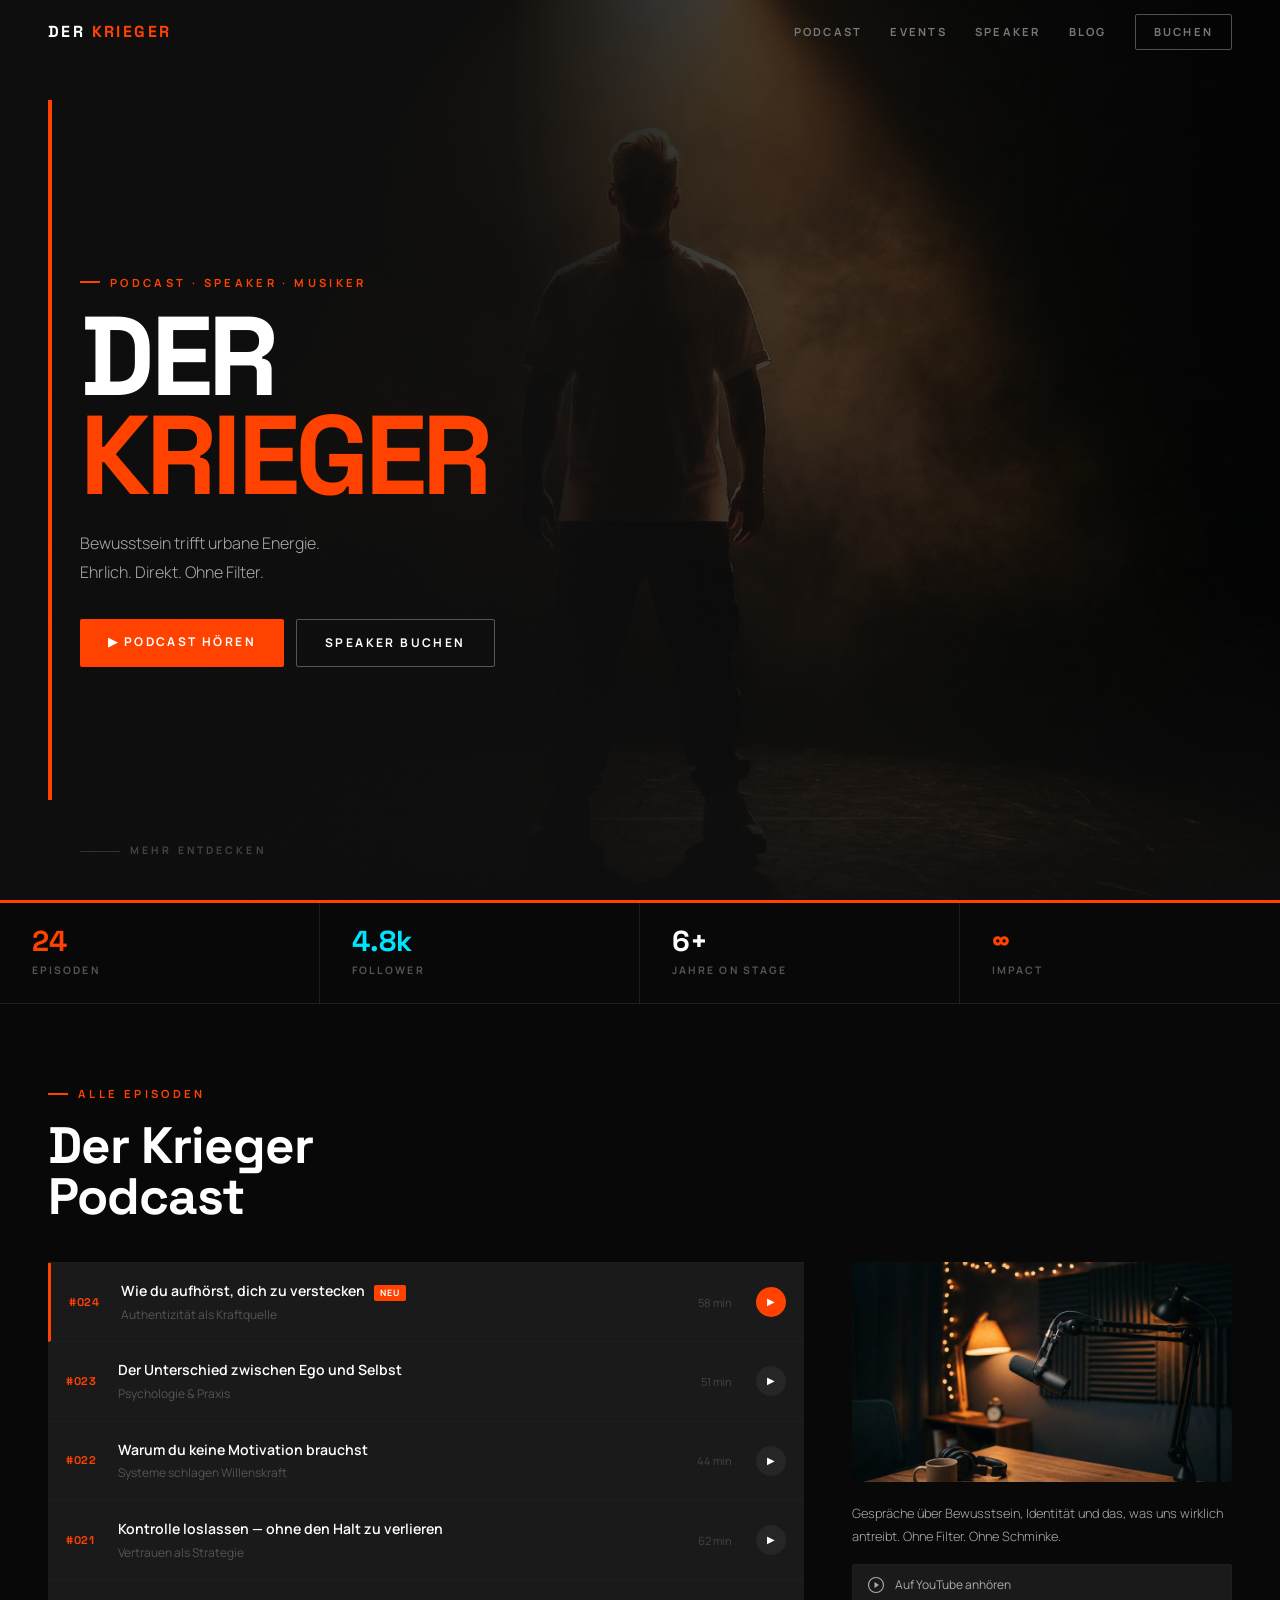
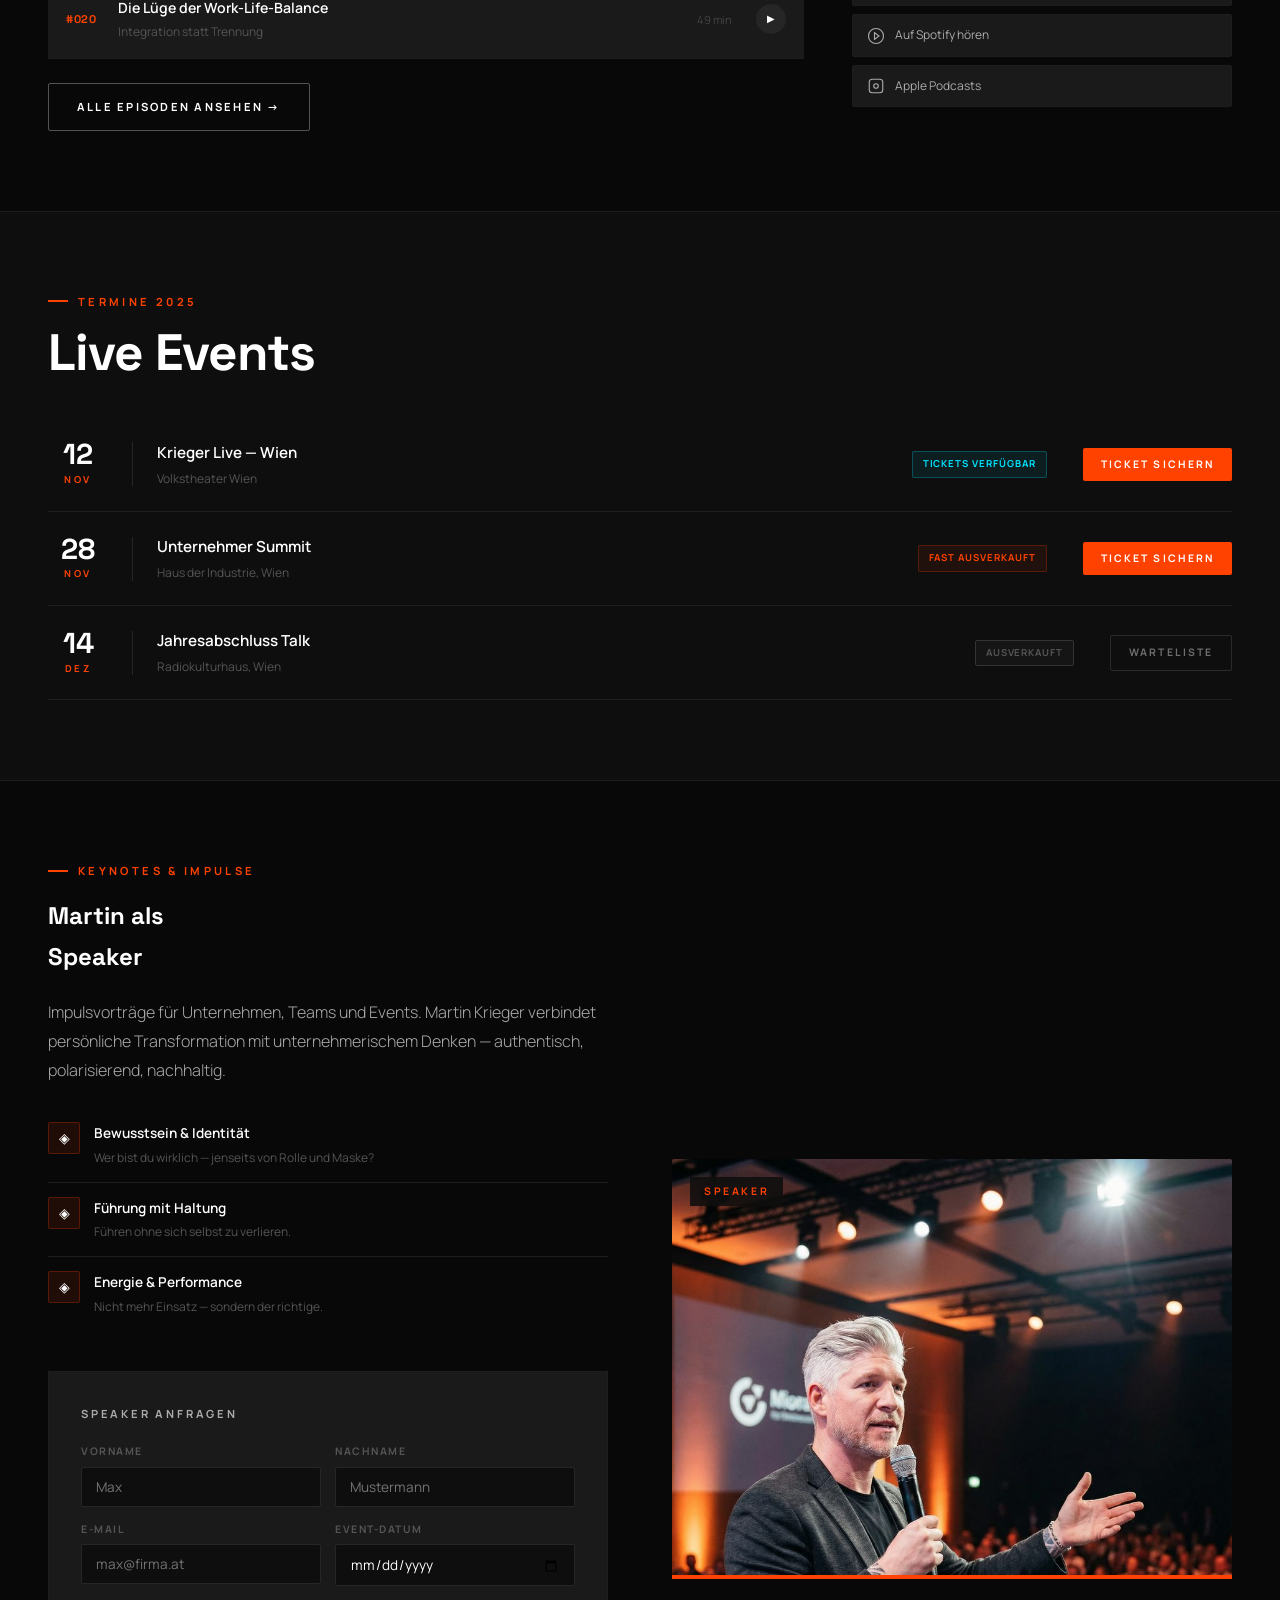
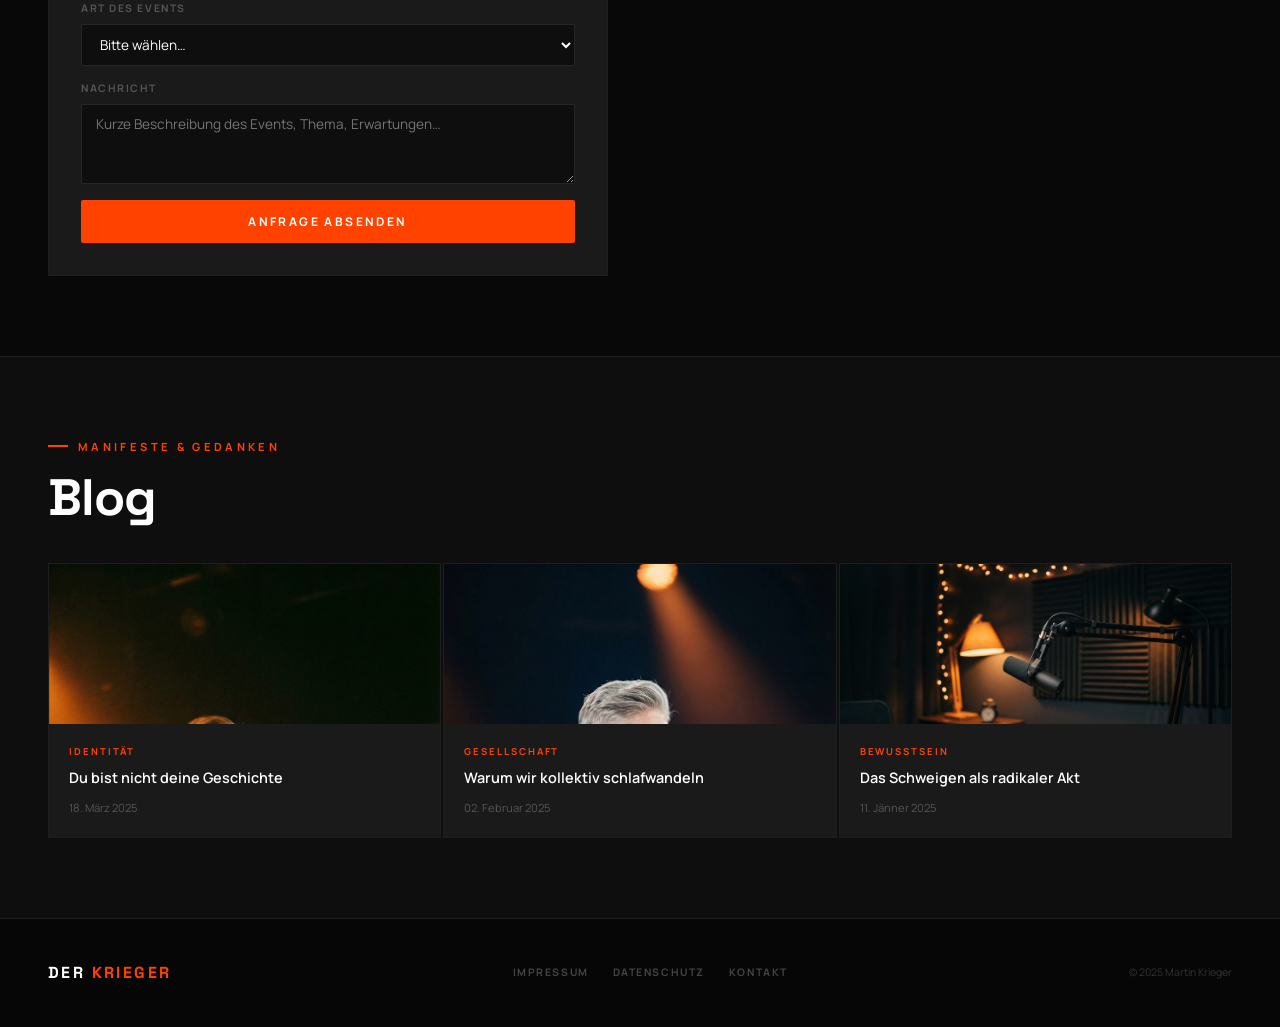
==== index.html @ 16fab00a "Add files via upload" ====
<!DOCTYPE html>
<html lang="de">
<head>
  <meta charset="UTF-8">
  <meta name="viewport" content="width=device-width, initial-scale=1.0">
  <title>Der Krieger — Podcast · Speaker · Musiker</title>
  <meta name="description" content="Martin Krieger — Podcast-Host, Speaker und Musiker aus Wien. Bewusstsein trifft urbane Energie. Ehrlich. Direkt. Ohne Filter.">
  <meta name="author" content="Martin Krieger">
  <meta property="og:title" content="Der Krieger">
  <meta property="og:description" content="Podcast · Speaker · Musiker. Bewusstsein trifft urbane Energie.">
  <meta property="og:image" content="images/hero.jpg">
  <meta property="og:url" content="https://derkrieger.at">
  <link rel="preconnect" href="https://fonts.googleapis.com">
  <link rel="preconnect" href="https://fonts.gstatic.com" crossorigin>
  <link href="https://fonts.googleapis.com/css2?family=Space+Grotesk:wght@700&family=Manrope:wght@300;400;700&display=swap" rel="stylesheet">
  <link rel="stylesheet" href="css/style.css">
</head>
<body>

  <!-- ═══════════════════════════════════════
       NAVBAR
  ═══════════════════════════════════════ -->
  <nav id="navbar">
    <a href="#hero" class="nav-logo">DER <span>KRIEGER</span></a>
    <div class="nav-links" id="navLinks">
      <a href="#podcast">Podcast</a>
      <a href="#events">Events</a>
      <a href="#speaker">Speaker</a>
      <a href="#blog">Blog</a>
      <a href="#speaker" class="btn-outline">Buchen</a>
    </div>
    <div class="nav-toggle" id="navToggle" aria-label="Menü öffnen">
      <span></span><span></span><span></span>
    </div>
  </nav>

  <!-- ═══════════════════════════════════════
       HERO
  ═══════════════════════════════════════ -->
  <section id="hero">
    <div class="hero-bg"></div>
    <div class="hero-overlay"></div>
    <div class="hero-overlay-bottom"></div>
    <div class="hero-accent-bar"></div>
    <div class="hero-content">
      <div class="section-label">Podcast · Speaker · Musiker</div>
      <h1>DER<br><span>KRIEGER</span></h1>
      <p>Bewusstsein trifft urbane Energie.<br>Ehrlich. Direkt. Ohne Filter.</p>
      <div class="hero-btns">
        <a href="#podcast" class="btn-primary">▶ Podcast hören</a>
        <a href="#speaker" class="btn-outline">Speaker buchen</a>
      </div>
    </div>
    <div class="hero-scroll">Mehr entdecken</div>
  </section>

  <!-- ═══════════════════════════════════════
       STATS BAR
  ═══════════════════════════════════════ -->
  <div class="stats-bar">
    <div class="stat-item fade-up">
      <div class="stat-number" style="color: var(--orange);">24</div>
      <div class="stat-label">Episoden</div>
    </div>
    <div class="stat-item fade-up" style="transition-delay:0.1s">
      <div class="stat-number" style="color: var(--cyan);">4.8k</div>
      <div class="stat-label">Follower</div>
    </div>
    <div class="stat-item fade-up" style="transition-delay:0.2s">
      <div class="stat-number">6+</div>
      <div class="stat-label">Jahre On Stage</div>
    </div>
    <div class="stat-item fade-up" style="transition-delay:0.3s">
      <div class="stat-number" style="color: var(--orange);">∞</div>
      <div class="stat-label">Impact</div>
    </div>
  </div>

  <!-- ═══════════════════════════════════════
       PODCAST
  ═══════════════════════════════════════ -->
  <section id="podcast" class="section section-dark">
    <div class="section-header fade-up">
      <div class="section-label">Alle Episoden</div>
      <h2>Der Krieger<br>Podcast</h2>
    </div>
    <div class="podcast-grid">
      <!-- Episode Liste -->
      <div>
        <div class="episode-list">

          <div class="episode active fade-up">
            <div class="ep-num">#024</div>
            <div class="ep-info">
              <div class="ep-title">Wie du aufhörst, dich zu verstecken <span class="badge-new">NEU</span></div>
              <div class="ep-desc">Authentizität als Kraftquelle</div>
            </div>
            <div class="ep-dur">58 min</div>
            <div class="ep-play">▶</div>
          </div>

          <div class="episode fade-up">
            <div class="ep-num">#023</div>
            <div class="ep-info">
              <div class="ep-title">Der Unterschied zwischen Ego und Selbst</div>
              <div class="ep-desc">Psychologie & Praxis</div>
            </div>
            <div class="ep-dur">51 min</div>
            <div class="ep-play">▶</div>
          </div>

          <div class="episode fade-up">
            <div class="ep-num">#022</div>
            <div class="ep-info">
              <div class="ep-title">Warum du keine Motivation brauchst</div>
              <div class="ep-desc">Systeme schlagen Willenskraft</div>
            </div>
            <div class="ep-dur">44 min</div>
            <div class="ep-play">▶</div>
          </div>

          <div class="episode fade-up">
            <div class="ep-num">#021</div>
            <div class="ep-info">
              <div class="ep-title">Kontrolle loslassen — ohne den Halt zu verlieren</div>
              <div class="ep-desc">Vertrauen als Strategie</div>
            </div>
            <div class="ep-dur">62 min</div>
            <div class="ep-play">▶</div>
          </div>

          <div class="episode fade-up">
            <div class="ep-num">#020</div>
            <div class="ep-info">
              <div class="ep-title">Die Lüge der Work-Life-Balance</div>
              <div class="ep-desc">Integration statt Trennung</div>
            </div>
            <div class="ep-dur">49 min</div>
            <div class="ep-play">▶</div>
          </div>

        </div>
        <div style="margin-top: 24px;">
          <a href="#" class="btn-outline" style="font-size:0.7rem;">Alle Episoden ansehen →</a>
        </div>
      </div>

      <!-- Podcast Sidebar -->
      <div class="fade-up">
        <div class="podcast-cover"></div>
        <p style="font-size:0.8rem; color: var(--muted); margin-bottom:16px; font-weight:300; line-height:1.8;">
          Gespräche über Bewusstsein, Identität und das, was uns wirklich antreibt. Ohne Filter. Ohne Schminke.
        </p>
        <div class="platform-badges">
          <a href="#" class="platform-badge">
            <svg class="platform-icon" viewBox="0 0 24 24" fill="none" stroke="currentColor" stroke-width="1.5"><circle cx="12" cy="12" r="10"/><polygon points="10,8 16,12 10,16" fill="currentColor" stroke="none"/></svg>
            Auf YouTube anhören
          </a>
          <a href="#" class="platform-badge">
            <svg class="platform-icon" viewBox="0 0 24 24" fill="none" stroke="currentColor" stroke-width="1.5"><path d="M12 2C6.48 2 2 6.48 2 12s4.48 10 10 10 10-4.48 10-10S17.52 2 12 2zm-2 14.5v-9l6 4.5-6 4.5z"/></svg>
            Auf Spotify hören
          </a>
          <a href="#" class="platform-badge">
            <svg class="platform-icon" viewBox="0 0 24 24" fill="none" stroke="currentColor" stroke-width="1.5"><rect x="3" y="3" width="18" height="18" rx="4"/><circle cx="12" cy="12" r="3"/></svg>
            Apple Podcasts
          </a>
        </div>
      </div>
    </div>
  </section>

  <!-- ═══════════════════════════════════════
       EVENTS
  ═══════════════════════════════════════ -->
  <section id="events" class="section">
    <div class="section-header fade-up">
      <div class="section-label">Termine 2025</div>
      <h2>Live Events</h2>
    </div>
    <div class="event-list">

      <div class="event-row fade-up">
        <div class="event-date">
          <div class="event-day">12</div>
          <div class="event-month">Nov</div>
        </div>
        <div class="event-divider"></div>
        <div class="event-info">
          <div class="event-title">Krieger Live — Wien</div>
          <div class="event-location">Volkstheater Wien</div>
        </div>
        <span class="status-available">Tickets verfügbar</span>
        <a href="#" class="btn-primary ticket-btn">Ticket sichern</a>
      </div>

      <div class="event-row fade-up">
        <div class="event-date">
          <div class="event-day">28</div>
          <div class="event-month">Nov</div>
        </div>
        <div class="event-divider"></div>
        <div class="event-info">
          <div class="event-title">Unternehmer Summit</div>
          <div class="event-location">Haus der Industrie, Wien</div>
        </div>
        <span class="status-fast">Fast ausverkauft</span>
        <a href="#" class="btn-primary ticket-btn">Ticket sichern</a>
      </div>

      <div class="event-row fade-up">
        <div class="event-date">
          <div class="event-day">14</div>
          <div class="event-month">Dez</div>
        </div>
        <div class="event-divider"></div>
        <div class="event-info">
          <div class="event-title">Jahresabschluss Talk</div>
          <div class="event-location">Radiokulturhaus, Wien</div>
        </div>
        <span class="status-sold">Ausverkauft</span>
        <a href="#" class="btn-outline ticket-btn" style="opacity:0.4; cursor:default;">Warteliste</a>
      </div>

    </div>
  </section>

  <!-- ═══════════════════════════════════════
       SPEAKER
  ═══════════════════════════════════════ -->
  <section id="speaker" class="section section-dark">
    <div class="speaker-grid">
      <!-- Text -->
      <div>
        <div class="section-label fade-up">Keynotes & Impulse</div>
        <h2 class="fade-up">Martin als<br>Speaker</h2>
        <p class="fade-up" style="color: var(--muted); margin: 20px 0; font-weight:300; line-height:1.8;">
          Impulsvorträge für Unternehmen, Teams und Events. Martin Krieger verbindet persönliche Transformation mit unternehmerischem Denken — authentisch, polarisierend, nachhaltig.
        </p>
        <div class="speaker-features fade-up">
          <div class="speaker-feature">
            <div class="feature-icon">◈</div>
            <div>
              <div class="feature-title">Bewusstsein & Identität</div>
              <div class="feature-desc">Wer bist du wirklich — jenseits von Rolle und Maske?</div>
            </div>
          </div>
          <div class="speaker-feature">
            <div class="feature-icon">◈</div>
            <div>
              <div class="feature-title">Führung mit Haltung</div>
              <div class="feature-desc">Führen ohne sich selbst zu verlieren.</div>
            </div>
          </div>
          <div class="speaker-feature">
            <div class="feature-icon">◈</div>
            <div>
              <div class="feature-title">Energie & Performance</div>
              <div class="feature-desc">Nicht mehr Einsatz — sondern der richtige.</div>
            </div>
          </div>
        </div>
        <!-- Booking Form -->
        <div class="booking-form fade-up">
          <div class="form-title">Speaker anfragen</div>
          <form id="bookingForm">
            <div class="form-grid">
              <div class="form-field">
                <label>Vorname</label>
                <input type="text" name="vorname" placeholder="Max" required>
              </div>
              <div class="form-field">
                <label>Nachname</label>
                <input type="text" name="nachname" placeholder="Mustermann" required>
              </div>
              <div class="form-field">
                <label>E-Mail</label>
                <input type="email" name="email" placeholder="max@firma.at" required>
              </div>
              <div class="form-field">
                <label>Event-Datum</label>
                <input type="date" name="datum">
              </div>
              <div class="form-field full">
                <label>Art des Events</label>
                <select name="event">
                  <option value="">Bitte wählen…</option>
                  <option>Unternehmensevent</option>
                  <option>Konferenz / Summit</option>
                  <option>Team-Workshop</option>
                  <option>Online-Event</option>
                  <option>Sonstiges</option>
                </select>
              </div>
              <div class="form-field full">
                <label>Nachricht</label>
                <textarea name="nachricht" placeholder="Kurze Beschreibung des Events, Thema, Erwartungen…"></textarea>
              </div>
            </div>
            <button type="submit" class="btn-primary form-submit">Anfrage absenden</button>
          </form>
        </div>
      </div>

      <!-- Foto -->
      <div class="speaker-photo-wrap fade-up">
        <div class="speaker-photo"></div>
        <div class="speaker-photo-bar"></div>
        <div class="speaker-photo-tag">Speaker</div>
      </div>
    </div>
  </section>

  <!-- ═══════════════════════════════════════
       BLOG
  ═══════════════════════════════════════ -->
  <section id="blog" class="section">
    <div class="section-header fade-up">
      <div class="section-label">Manifeste & Gedanken</div>
      <h2>Blog</h2>
    </div>
    <div class="blog-grid">

      <div class="blog-card fade-up">
        <div class="blog-card-img" style="background-image: url('images/musik.jpg');"></div>
        <div class="blog-card-body">
          <div class="blog-tag">Identität</div>
          <div class="blog-title">Du bist nicht deine Geschichte</div>
          <div class="blog-date">18. März 2025</div>
        </div>
      </div>

      <div class="blog-card fade-up" style="transition-delay:0.1s">
        <div class="blog-card-img" style="background-image: url('images/speaker-clean.jpg');"></div>
        <div class="blog-card-body">
          <div class="blog-tag">Gesellschaft</div>
          <div class="blog-title">Warum wir kollektiv schlafwandeln</div>
          <div class="blog-date">02. Februar 2025</div>
        </div>
      </div>

      <div class="blog-card fade-up" style="transition-delay:0.2s">
        <div class="blog-card-img" style="background-image: url('images/podcast.jpg');"></div>
        <div class="blog-card-body">
          <div class="blog-tag">Bewusstsein</div>
          <div class="blog-title">Das Schweigen als radikaler Akt</div>
          <div class="blog-date">11. Jänner 2025</div>
        </div>
      </div>

    </div>
  </section>

  <!-- ═══════════════════════════════════════
       FOOTER
  ═══════════════════════════════════════ -->
  <footer>
    <div class="footer-logo">DER <span>KRIEGER</span></div>
    <div class="footer-links">
      <a href="#">Impressum</a>
      <a href="#">Datenschutz</a>
      <a href="#">Kontakt</a>
    </div>
    <div class="footer-copy">© 2025 Martin Krieger</div>
  </footer>

  <script src="js/main.js"></script>
</body>
</html>
---- css/style.css ----
/* ============================================
   DER KRIEGER — Style.css
   Farben: #FF4200 (Orange), #00E3FD (Cyan)
   Hintergrund: #0e0e0e
   Schriften: Space Grotesk + Manrope (Google Fonts)
   ============================================ */

/* === RESET & BASE === */
*, *::before, *::after { box-sizing: border-box; margin: 0; padding: 0; }

:root {
  --orange: #FF4200;
  --cyan: #00E3FD;
  --dark: #0e0e0e;
  --dark-card: #1a1a1a;
  --dark-surface: #262626;
  --muted: #adaaaa;
  --text-dim: #555555;
  --border: #1e1e1e;
}

html { scroll-behavior: smooth; }

body {
  background: var(--dark);
  color: #fff;
  font-family: 'Manrope', sans-serif;
  font-weight: 400;
  line-height: 1.7;
  overflow-x: hidden;
}

img { max-width: 100%; display: block; }
a { text-decoration: none; color: inherit; }

/* === TYPOGRAPHY === */
h1, h2, h3, .nav-logo { font-family: 'Space Grotesk', sans-serif; font-weight: 700; }

.section-label {
  font-family: 'Manrope', sans-serif;
  font-size: 0.7rem;
  font-weight: 700;
  letter-spacing: 0.3em;
  color: var(--orange);
  text-transform: uppercase;
  display: flex;
  align-items: center;
  gap: 10px;
  margin-bottom: 1rem;
}
.section-label::before {
  content: '';
  width: 20px;
  height: 2px;
  background: var(--orange);
  display: inline-block;
  flex-shrink: 0;
}

/* === BUTTONS === */
.btn-primary {
  background: var(--orange);
  color: #fff;
  border: none;
  padding: 13px 28px;
  font-family: 'Manrope', sans-serif;
  font-size: 0.75rem;
  font-weight: 700;
  letter-spacing: 0.2em;
  text-transform: uppercase;
  cursor: pointer;
  border-radius: 2px;
  transition: background 0.2s, transform 0.1s;
  display: inline-block;
}
.btn-primary:hover { background: #e03a00; }
.btn-primary:active { transform: scale(0.98); }

.btn-outline {
  background: transparent;
  color: #fff;
  border: 1px solid rgba(255,255,255,0.3);
  padding: 13px 28px;
  font-family: 'Manrope', sans-serif;
  font-size: 0.75rem;
  font-weight: 700;
  letter-spacing: 0.2em;
  text-transform: uppercase;
  cursor: pointer;
  border-radius: 2px;
  transition: border-color 0.2s, transform 0.1s;
  display: inline-block;
}
.btn-outline:hover { border-color: #fff; }
.btn-outline:active { transform: scale(0.98); }

/* === NAVBAR === */
#navbar {
  position: fixed;
  top: 0;
  left: 0;
  right: 0;
  height: 64px;
  display: flex;
  align-items: center;
  justify-content: space-between;
  padding: 0 48px;
  z-index: 1000;
  transition: background 0.3s, backdrop-filter 0.3s;
}
#navbar.scrolled {
  background: rgba(14,14,14,0.92);
  backdrop-filter: blur(20px);
  border-bottom: 1px solid var(--border);
}
.nav-logo {
  font-size: 1rem;
  letter-spacing: 0.15em;
  color: #fff;
}
.nav-logo span { color: var(--orange); }

.nav-links { display: flex; gap: 28px; align-items: center; }
.nav-links a {
  font-family: 'Manrope', sans-serif;
  font-size: 0.7rem;
  font-weight: 700;
  letter-spacing: 0.2em;
  text-transform: uppercase;
  color: #777;
  transition: color 0.2s;
}
.nav-links a:hover { color: #fff; }
.nav-links .btn-outline { padding: 7px 18px; }

.nav-toggle {
  display: none;
  flex-direction: column;
  gap: 5px;
  cursor: pointer;
  padding: 4px;
}
.nav-toggle span {
  width: 22px;
  height: 2px;
  background: #fff;
  border-radius: 2px;
  transition: all 0.3s;
  display: block;
}

/* === HERO === */
#hero {
  min-height: 100vh;
  position: relative;
  display: flex;
  align-items: center;
  overflow: hidden;
}
.hero-bg {
  position: absolute;
  inset: 0;
  background-image: url('../images/hero.jpg');
  background-size: cover;
  background-position: center 20%;
}
.hero-overlay {
  position: absolute;
  inset: 0;
  background: linear-gradient(to right, rgba(14,14,14,0.97) 40%, rgba(14,14,14,0.7) 65%, rgba(14,14,14,0.2) 100%);
}
.hero-overlay-bottom {
  position: absolute;
  inset: 0;
  background: linear-gradient(to top, rgba(14,14,14,0.9) 0%, transparent 35%);
}
.hero-accent-bar {
  position: absolute;
  left: 48px;
  top: 100px;
  bottom: 100px;
  width: 4px;
  background: var(--orange);
}
.hero-content {
  position: relative;
  z-index: 1;
  padding: 120px 80px 80px;
  max-width: 640px;
}
.hero-content h1 {
  font-size: clamp(3.5rem, 10vw, 7rem);
  line-height: 0.88;
  letter-spacing: -0.04em;
  margin-bottom: 1.5rem;
}
.hero-content h1 span { color: var(--orange); }
.hero-content p {
  color: var(--muted);
  font-size: 1rem;
  line-height: 1.8;
  max-width: 360px;
  margin-bottom: 2rem;
  font-weight: 300;
}
.hero-btns { display: flex; gap: 12px; flex-wrap: wrap; }
.hero-scroll {
  position: absolute;
  bottom: 40px;
  left: 80px;
  display: flex;
  align-items: center;
  gap: 10px;
  font-size: 0.65rem;
  font-weight: 700;
  letter-spacing: 0.3em;
  color: #444;
  text-transform: uppercase;
  z-index: 1;
}
.hero-scroll::before {
  content: '';
  width: 40px;
  height: 1px;
  background: #333;
  display: block;
}

/* === STATS BAR === */
.stats-bar {
  background: #080808;
  border-top: 3px solid var(--orange);
  display: grid;
  grid-template-columns: repeat(4, 1fr);
}
.stat-item {
  padding: 24px 32px;
  border-right: 1px solid var(--border);
}
.stat-item:last-child { border-right: none; }
.stat-number {
  font-family: 'Space Grotesk', sans-serif;
  font-size: 1.8rem;
  font-weight: 700;
  line-height: 1;
}
.stat-label {
  font-size: 0.65rem;
  font-weight: 700;
  letter-spacing: 0.2em;
  color: var(--text-dim);
  text-transform: uppercase;
  margin-top: 6px;
}

/* === SECTIONS === */
.section {
  padding: 80px 48px;
  border-top: 1px solid var(--border);
}
.section-dark { background: #080808; }
.section-header { margin-bottom: 40px; }
.section-header h2 {
  font-size: clamp(2rem, 5vw, 3.2rem);
  letter-spacing: -0.02em;
  line-height: 1;
}

/* Divider */
.divider-orange {
  width: 100%;
  height: 1px;
  background: linear-gradient(to right, var(--orange), transparent);
  margin: 0;
}

/* === PODCAST === */
.podcast-grid {
  display: grid;
  grid-template-columns: 1fr 380px;
  gap: 48px;
  align-items: start;
}
.episode-list { border-top: 1px solid var(--border); }
.episode {
  display: flex;
  align-items: center;
  gap: 16px;
  padding: 16px 18px;
  background: var(--dark-card);
  border-bottom: 1px solid var(--border);
  cursor: pointer;
  transition: background 0.15s;
}
.episode:hover { background: #161616; }
.episode.active { background: #1a1a1a; border-left: 3px solid var(--orange); }
.ep-num {
  font-family: 'Space Grotesk', sans-serif;
  font-size: 0.7rem;
  font-weight: 700;
  color: var(--orange);
  min-width: 36px;
  letter-spacing: 0.05em;
}
.ep-info { flex: 1; }
.ep-title {
  font-size: 0.88rem;
  font-weight: 600;
  color: #fff;
  margin-bottom: 2px;
}
.ep-desc { font-size: 0.75rem; color: var(--text-dim); }
.ep-dur { font-size: 0.7rem; color: #444; margin-right: 8px; }
.ep-play {
  width: 30px;
  height: 30px;
  background: var(--dark-surface);
  border-radius: 50%;
  display: flex;
  align-items: center;
  justify-content: center;
  font-size: 0.6rem;
  flex-shrink: 0;
  transition: background 0.2s;
}
.episode.active .ep-play { background: var(--orange); }
.badge-new {
  background: var(--orange);
  color: #fff;
  font-size: 0.55rem;
  font-weight: 700;
  letter-spacing: 0.1em;
  padding: 2px 6px;
  border-radius: 2px;
  margin-left: 6px;
}

/* Podcast Sidebar */
.podcast-cover {
  background-image: url('../images/podcast.jpg');
  background-size: cover;
  background-position: center;
  height: 220px;
  border-radius: 2px;
  margin-bottom: 20px;
}
.platform-badges { display: flex; flex-direction: column; gap: 8px; }
.platform-badge {
  display: flex;
  align-items: center;
  gap: 10px;
  padding: 10px 14px;
  background: var(--dark-card);
  border: 1px solid var(--border);
  border-radius: 2px;
  font-size: 0.75rem;
  color: var(--muted);
  cursor: pointer;
  transition: border-color 0.2s, color 0.2s;
}
.platform-badge:hover { border-color: #444; color: #fff; }
.platform-icon { width: 18px; height: 18px; }

/* === EVENTS === */
.event-list { }
.event-row {
  display: flex;
  align-items: center;
  gap: 24px;
  padding: 22px 0;
  border-bottom: 1px solid var(--border);
}
.event-date { min-width: 60px; text-align: center; }
.event-day {
  font-family: 'Space Grotesk', sans-serif;
  font-size: 1.8rem;
  font-weight: 700;
  line-height: 1;
  color: #fff;
}
.event-month {
  font-size: 0.6rem;
  font-weight: 700;
  letter-spacing: 0.25em;
  color: var(--orange);
  text-transform: uppercase;
  margin-top: 3px;
}
.event-divider { width: 1px; height: 44px; background: var(--dark-surface); flex-shrink: 0; }
.event-info { flex: 1; }
.event-title { font-size: 0.95rem; font-weight: 600; color: #fff; margin-bottom: 3px; }
.event-location { font-size: 0.75rem; color: var(--text-dim); }
.status-available {
  background: rgba(0,227,253,0.08);
  color: var(--cyan);
  font-size: 0.6rem;
  font-weight: 700;
  letter-spacing: 0.1em;
  padding: 4px 10px;
  border-radius: 2px;
  border: 1px solid rgba(0,227,253,0.25);
  text-transform: uppercase;
}
.status-fast {
  background: rgba(255,66,0,0.08);
  color: var(--orange);
  font-size: 0.6rem;
  font-weight: 700;
  letter-spacing: 0.1em;
  padding: 4px 10px;
  border-radius: 2px;
  border: 1px solid rgba(255,66,0,0.25);
  text-transform: uppercase;
}
.status-sold {
  background: rgba(80,80,80,0.1);
  color: #555;
  font-size: 0.6rem;
  font-weight: 700;
  letter-spacing: 0.1em;
  padding: 4px 10px;
  border-radius: 2px;
  border: 1px solid #333;
  text-transform: uppercase;
}
.ticket-btn {
  padding: 8px 18px;
  font-size: 0.65rem;
  margin-left: 12px;
}

/* === SPEAKER === */
.speaker-grid {
  display: grid;
  grid-template-columns: 1fr 1fr;
  gap: 64px;
  align-items: center;
}
.speaker-features { margin: 24px 0 32px; }
.speaker-feature {
  display: flex;
  align-items: flex-start;
  gap: 14px;
  padding: 14px 0;
  border-bottom: 1px solid var(--border);
}
.speaker-feature:last-child { border-bottom: none; }
.feature-icon {
  width: 32px;
  height: 32px;
  background: rgba(255,66,0,0.1);
  border: 1px solid rgba(255,66,0,0.25);
  border-radius: 2px;
  display: flex;
  align-items: center;
  justify-content: center;
  flex-shrink: 0;
  font-size: 0.9rem;
}
.feature-title { font-size: 0.85rem; font-weight: 600; margin-bottom: 2px; }
.feature-desc { font-size: 0.75rem; color: var(--text-dim); }

.speaker-photo-wrap { position: relative; }
.speaker-photo {
  background-image: url('../images/speaker.jpg');
  background-size: cover;
  background-position: center top;
  height: 420px;
  border-radius: 2px;
}
.speaker-photo-bar {
  position: absolute;
  bottom: 0;
  left: 0;
  right: 0;
  height: 4px;
  background: var(--orange);
}
.speaker-photo-tag {
  position: absolute;
  top: 18px;
  left: 18px;
  background: rgba(14,14,14,0.88);
  padding: 6px 14px;
  font-size: 0.65rem;
  font-weight: 700;
  letter-spacing: 0.25em;
  color: var(--orange);
  text-transform: uppercase;
}

/* Booking Form */
.booking-form {
  background: var(--dark-card);
  border: 1px solid var(--border);
  padding: 32px;
  margin-top: 40px;
}
.form-title {
  font-size: 0.7rem;
  font-weight: 700;
  letter-spacing: 0.25em;
  color: var(--muted);
  text-transform: uppercase;
  margin-bottom: 20px;
}
.form-grid { display: grid; grid-template-columns: 1fr 1fr; gap: 14px; }
.form-field { display: flex; flex-direction: column; gap: 6px; }
.form-field.full { grid-column: 1 / -1; }
.form-field label {
  font-size: 0.65rem;
  font-weight: 700;
  letter-spacing: 0.15em;
  color: var(--text-dim);
  text-transform: uppercase;
}
.form-field input,
.form-field select,
.form-field textarea {
  background: var(--dark);
  border: 1px solid var(--dark-surface);
  color: #fff;
  padding: 10px 14px;
  font-family: 'Manrope', sans-serif;
  font-size: 0.85rem;
  border-radius: 2px;
  transition: border-color 0.2s;
  width: 100%;
}
.form-field input:focus,
.form-field select:focus,
.form-field textarea:focus {
  outline: none;
  border-color: var(--orange);
}
.form-field textarea { resize: vertical; min-height: 80px; }
.form-field select option { background: var(--dark-card); }
.form-submit { margin-top: 16px; width: 100%; }

/* === BLOG === */
.blog-grid {
  display: grid;
  grid-template-columns: repeat(3, 1fr);
  gap: 2px;
}
.blog-card {
  background: var(--dark-card);
  border: 1px solid var(--border);
  cursor: pointer;
  overflow: hidden;
  transition: border-color 0.2s;
}
.blog-card:hover { border-color: var(--orange); }
.blog-card-img {
  height: 160px;
  background-size: cover;
  background-position: center top;
}
.blog-card-body { padding: 20px; }
.blog-tag {
  font-size: 0.6rem;
  font-weight: 700;
  letter-spacing: 0.2em;
  color: var(--orange);
  text-transform: uppercase;
  margin-bottom: 8px;
}
.blog-title { font-size: 0.9rem; font-weight: 600; line-height: 1.4; margin-bottom: 10px; }
.blog-date { font-size: 0.7rem; color: var(--text-dim); }

/* === FOOTER === */
footer {
  background: #060606;
  border-top: 1px solid var(--border);
  padding: 40px 48px;
  display: flex;
  justify-content: space-between;
  align-items: center;
  flex-wrap: wrap;
  gap: 20px;
}
.footer-logo {
  font-family: 'Space Grotesk', sans-serif;
  font-size: 1rem;
  font-weight: 700;
  letter-spacing: 0.15em;
}
.footer-logo span { color: var(--orange); }
.footer-links { display: flex; gap: 24px; }
.footer-links a {
  font-size: 0.65rem;
  font-weight: 700;
  letter-spacing: 0.15em;
  text-transform: uppercase;
  color: #444;
  transition: color 0.2s;
}
.footer-links a:hover { color: var(--muted); }
.footer-copy { font-size: 0.65rem; color: #333; }

/* === ANIMATIONS === */
@keyframes fadeUp {
  from { opacity: 0; transform: translateY(24px); }
  to { opacity: 1; transform: translateY(0); }
}
.hero-content h1 { animation: fadeUp 0.7s ease forwards; }
.hero-content p { animation: fadeUp 0.7s 0.15s ease both; }
.hero-btns { animation: fadeUp 0.7s 0.3s ease both; }

.fade-up {
  opacity: 0;
  transform: translateY(20px);
  transition: opacity 0.6s ease, transform 0.6s ease;
}
.fade-up.visible {
  opacity: 1;
  transform: translateY(0);
}

/* === MOBILE === */
@media (max-width: 900px) {
  #navbar { padding: 0 24px; }
  .nav-links { display: none; }
  .nav-links.open {
    display: flex;
    flex-direction: column;
    position: fixed;
    top: 64px;
    left: 0;
    right: 0;
    background: rgba(14,14,14,0.98);
    padding: 24px;
    gap: 20px;
    border-bottom: 1px solid var(--border);
    z-index: 999;
  }
  .nav-toggle { display: flex; }

  .hero-content { padding: 100px 24px 60px; }
  .hero-accent-bar { left: 24px; }
  .hero-scroll { left: 24px; }
  .stats-bar { grid-template-columns: repeat(2, 1fr); }
  .section { padding: 60px 24px; }
  .podcast-grid { grid-template-columns: 1fr; }
  .speaker-grid { grid-template-columns: 1fr; }
  .blog-grid { grid-template-columns: 1fr 1fr; }
  .form-grid { grid-template-columns: 1fr; }
  footer { padding: 32px 24px; flex-direction: column; align-items: flex-start; }
}
@media (max-width: 600px) {
  .blog-grid { grid-template-columns: 1fr; }
  .stat-item { padding: 18px 20px; }
  .hero-content h1 { font-size: 3rem; }
}
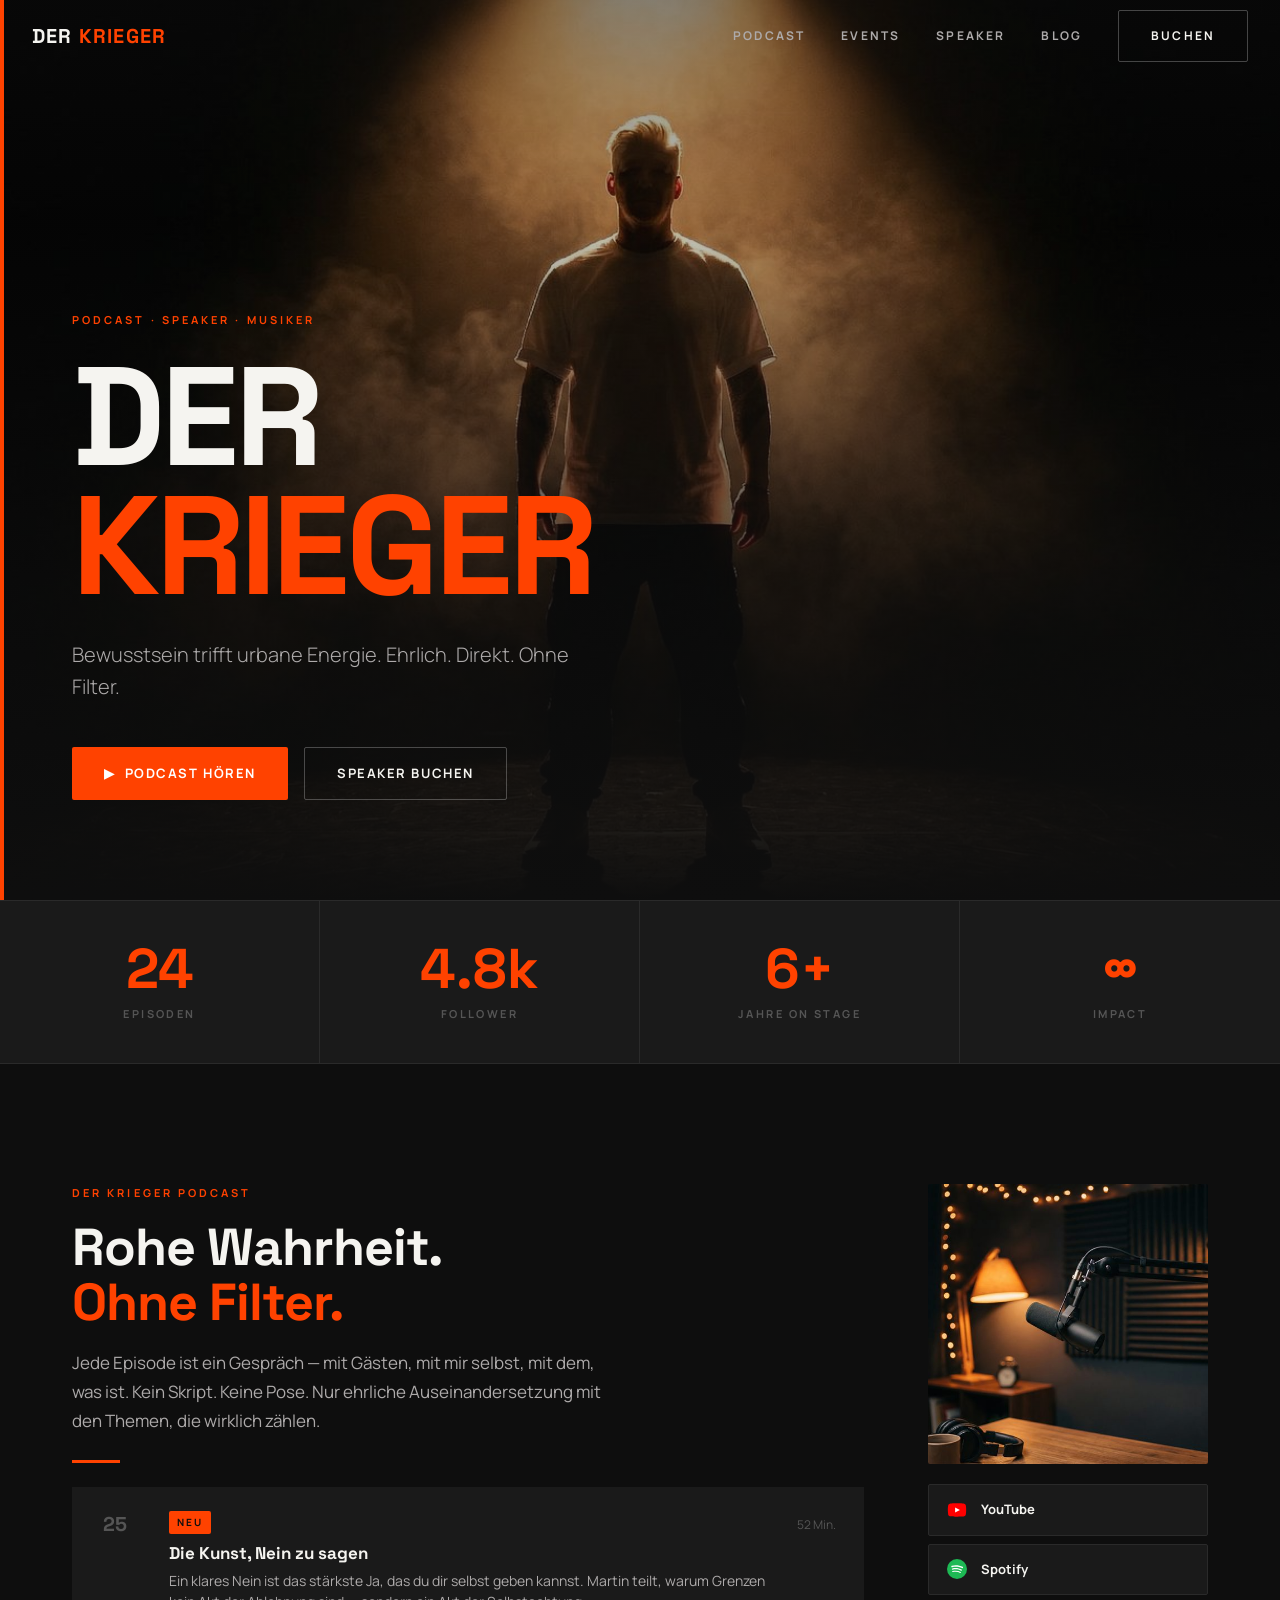
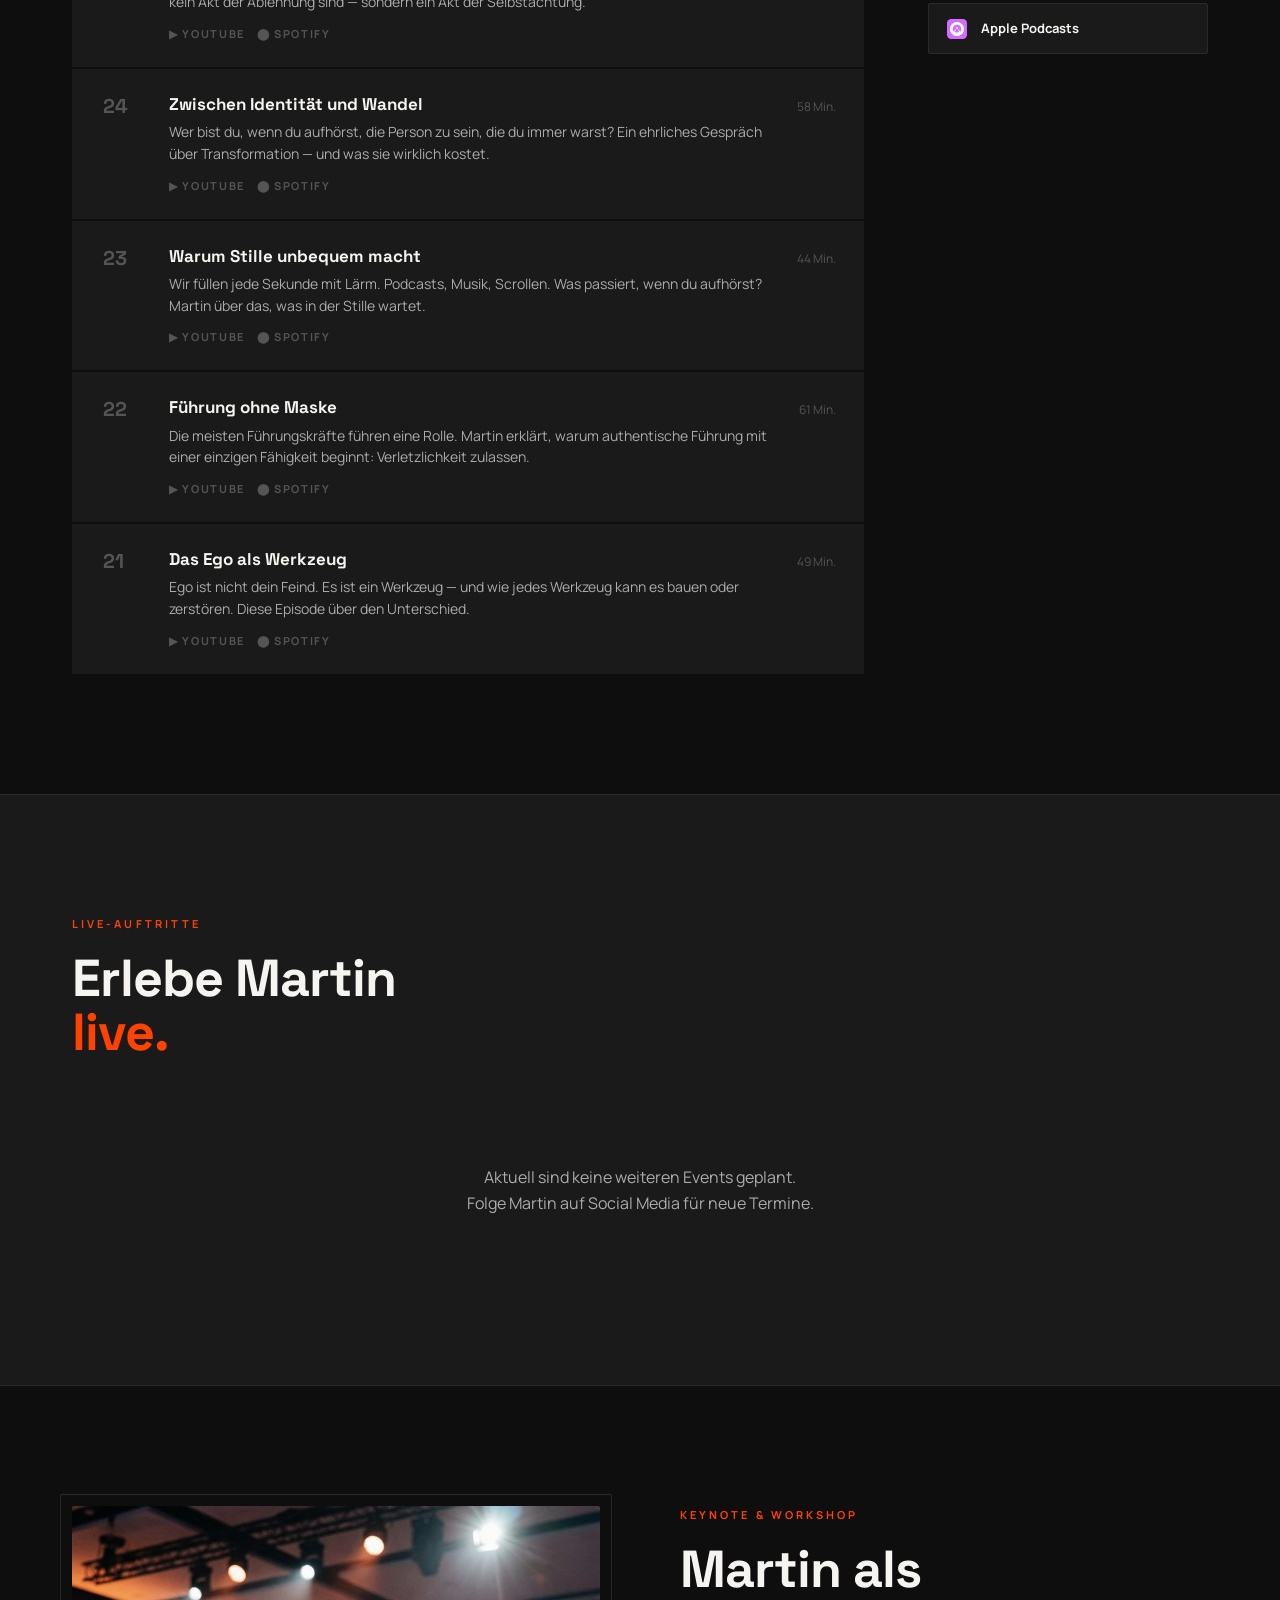
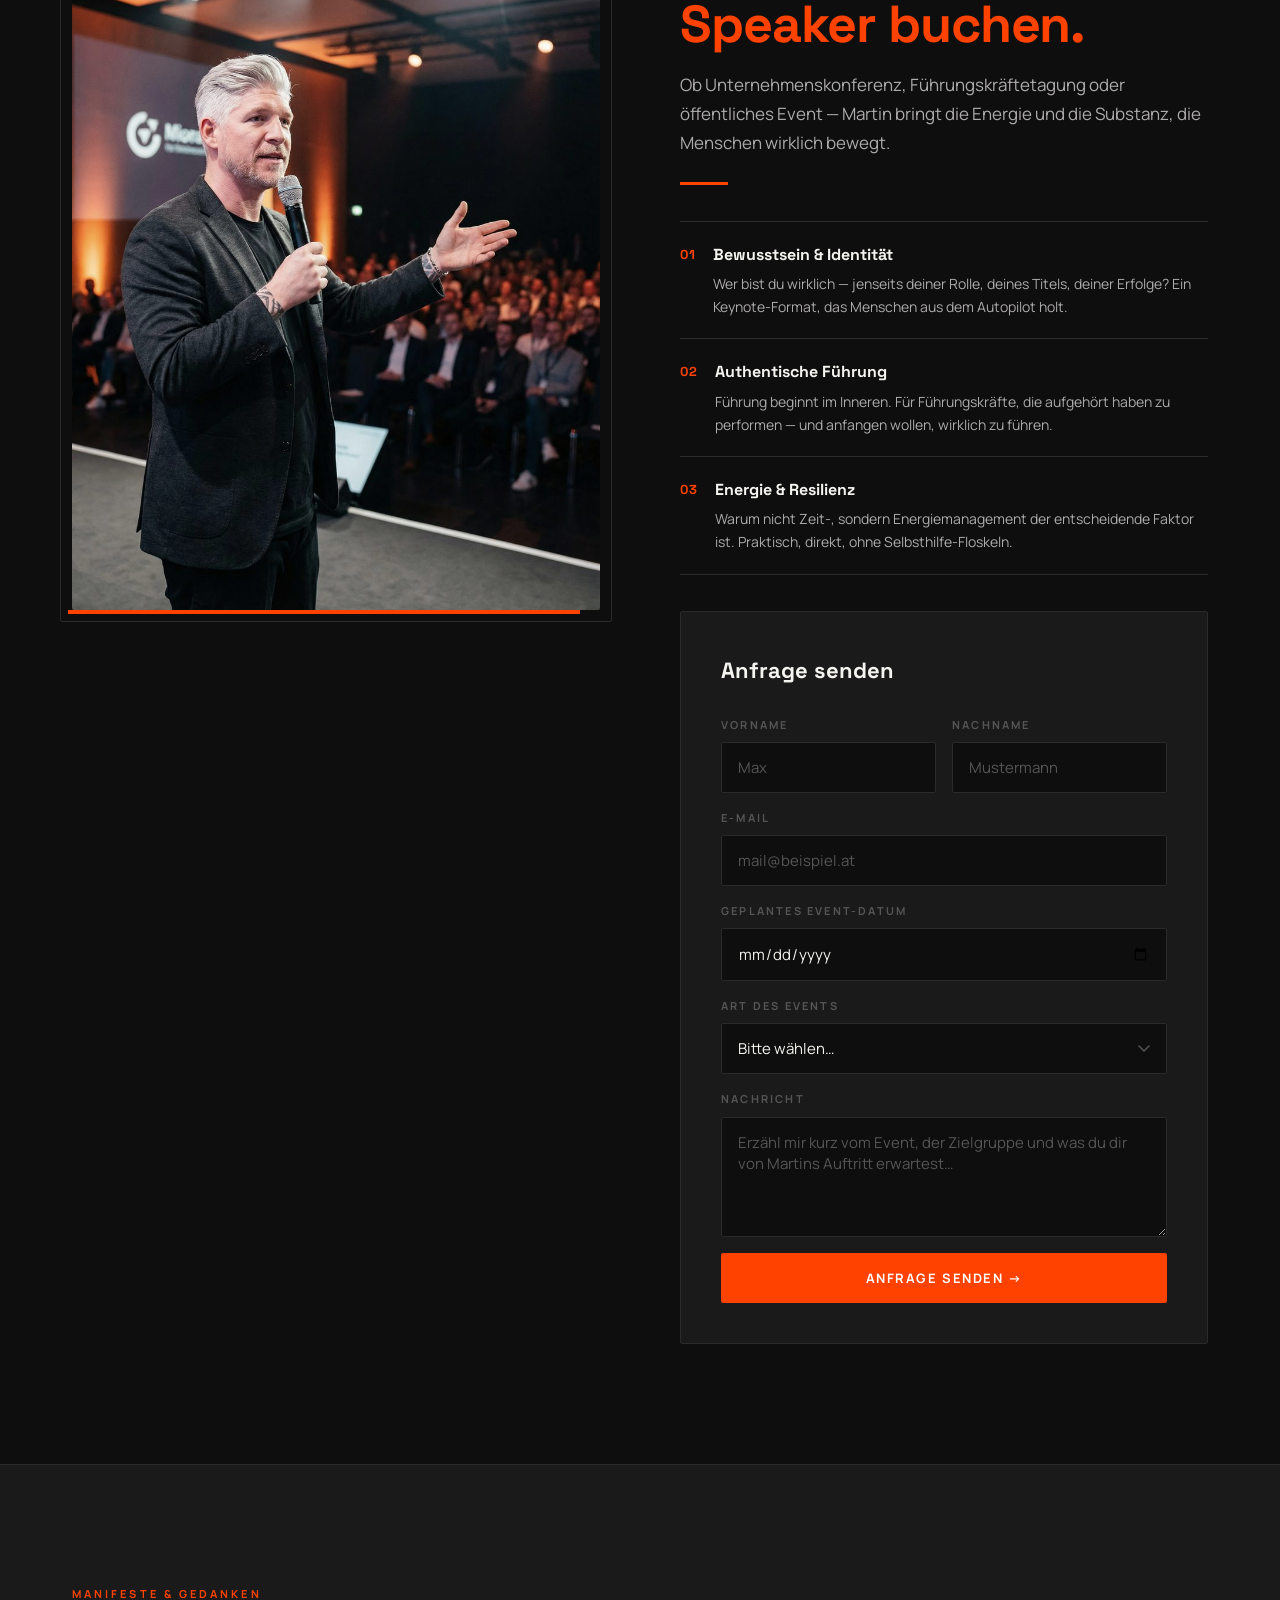
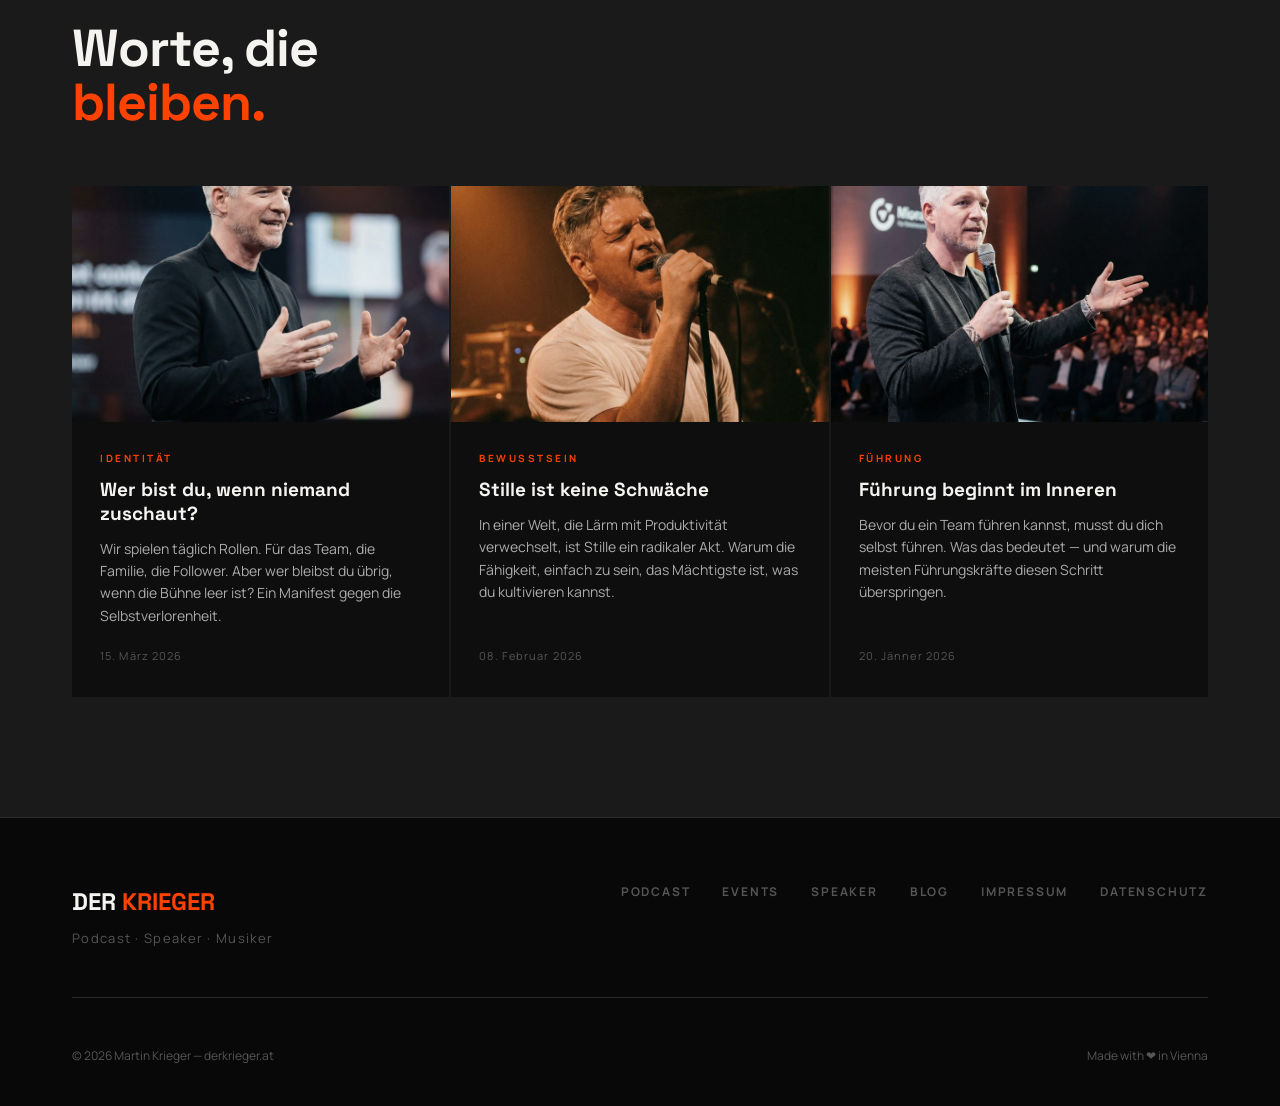
==== commit 1130ce46: "v2.0 — Dark Urban Vanguard Redesign + Decap CMS - Komplett neues Design-System (Dark Urban Vanguard)" ====
--- a/index.html
+++ b/index.html
@@ -8,361 +8,190 @@
   <meta name="author" content="Martin Krieger">
   <meta property="og:title" content="Der Krieger">
   <meta property="og:description" content="Podcast · Speaker · Musiker. Bewusstsein trifft urbane Energie.">
-  <meta property="og:image" content="images/hero.jpg">
+  <meta property="og:image" content="https://derkrieger.at/images/hero.jpg">
   <meta property="og:url" content="https://derkrieger.at">
+  <meta property="og:type" content="website">
   <link rel="preconnect" href="https://fonts.googleapis.com">
   <link rel="preconnect" href="https://fonts.gstatic.com" crossorigin>
   <link href="https://fonts.googleapis.com/css2?family=Space+Grotesk:wght@700&family=Manrope:wght@300;400;700&display=swap" rel="stylesheet">
   <link rel="stylesheet" href="css/style.css">
+  <script src="https://identity.netlify.com/v1/netlify-identity-widget.js"></script>
 </head>
 <body>
 
-  <!-- ═══════════════════════════════════════
-       NAVBAR
-  ═══════════════════════════════════════ -->
-  <nav id="navbar">
-    <a href="#hero" class="nav-logo">DER <span>KRIEGER</span></a>
-    <div class="nav-links" id="navLinks">
-      <a href="#podcast">Podcast</a>
-      <a href="#events">Events</a>
-      <a href="#speaker">Speaker</a>
-      <a href="#blog">Blog</a>
-      <a href="#speaker" class="btn-outline">Buchen</a>
-    </div>
-    <div class="nav-toggle" id="navToggle" aria-label="Menü öffnen">
-      <span></span><span></span><span></span>
-    </div>
-  </nav>
+<nav id="navbar">
+  <a href="#hero" class="nav-logo">DER <span>KRIEGER</span></a>
+  <div class="nav-links" id="navLinks">
+    <a href="#podcast">Podcast</a>
+    <a href="#events">Events</a>
+    <a href="#speaker">Speaker</a>
+    <a href="#blog">Blog</a>
+    <a href="#speaker" class="btn-outline">Buchen</a>
+  </div>
+  <div class="nav-toggle" id="navToggle" aria-label="Menü öffnen">
+    <span></span><span></span><span></span>
+  </div>
+</nav>
 
-  <!-- ═══════════════════════════════════════
-       HERO
-  ═══════════════════════════════════════ -->
-  <section id="hero">
-    <div class="hero-bg"></div>
-    <div class="hero-overlay"></div>
-    <div class="hero-overlay-bottom"></div>
-    <div class="hero-accent-bar"></div>
-    <div class="hero-content">
-      <div class="section-label">Podcast · Speaker · Musiker</div>
-      <h1>DER<br><span>KRIEGER</span></h1>
-      <p>Bewusstsein trifft urbane Energie.<br>Ehrlich. Direkt. Ohne Filter.</p>
-      <div class="hero-btns">
-        <a href="#podcast" class="btn-primary">▶ Podcast hören</a>
-        <a href="#speaker" class="btn-outline">Speaker buchen</a>
-      </div>
-    </div>
-    <div class="hero-scroll">Mehr entdecken</div>
-  </section>
-
-  <!-- ═══════════════════════════════════════
-       STATS BAR
-  ═══════════════════════════════════════ -->
-  <div class="stats-bar">
-    <div class="stat-item fade-up">
-      <div class="stat-number" style="color: var(--orange);">24</div>
-      <div class="stat-label">Episoden</div>
-    </div>
-    <div class="stat-item fade-up" style="transition-delay:0.1s">
-      <div class="stat-number" style="color: var(--cyan);">4.8k</div>
-      <div class="stat-label">Follower</div>
-    </div>
-    <div class="stat-item fade-up" style="transition-delay:0.2s">
-      <div class="stat-number">6+</div>
-      <div class="stat-label">Jahre On Stage</div>
-    </div>
-    <div class="stat-item fade-up" style="transition-delay:0.3s">
-      <div class="stat-number" style="color: var(--orange);">∞</div>
-      <div class="stat-label">Impact</div>
+<section id="hero">
+  <div class="hero-bg"></div>
+  <div class="hero-overlay"></div>
+  <div class="hero-accent-bar"></div>
+  <div class="hero-content">
+    <span class="section-label" id="heroSubtitle">Podcast · Speaker · Musiker</span>
+    <h1>DER<br><span>KRIEGER</span></h1>
+    <p id="heroClaim">Bewusstsein trifft urbane Energie.<br>Ehrlich. Direkt. Ohne Filter.</p>
+    <div class="hero-btns">
+      <a href="#podcast" class="btn-primary">▶&nbsp; Podcast hören</a>
+      <a href="#speaker" class="btn-outline">Speaker buchen</a>
     </div>
   </div>
+</section>
 
-  <!-- ═══════════════════════════════════════
-       PODCAST
-  ═══════════════════════════════════════ -->
-  <section id="podcast" class="section section-dark">
-    <div class="section-header fade-up">
-      <div class="section-label">Alle Episoden</div>
-      <h2>Der Krieger<br>Podcast</h2>
-    </div>
-    <div class="podcast-grid">
-      <!-- Episode Liste -->
+<section id="stats">
+  <div class="stats-grid">
+    <div class="stat-item reveal"><span class="stat-number" id="statEpisodes">24</span><span class="stat-label">Episoden</span></div>
+    <div class="stat-item reveal"><span class="stat-number" id="statFollowers">4.8k</span><span class="stat-label">Follower</span></div>
+    <div class="stat-item reveal"><span class="stat-number" id="statYears">6+</span><span class="stat-label">Jahre on Stage</span></div>
+    <div class="stat-item reveal"><span class="stat-number" id="statImpact">∞</span><span class="stat-label">Impact</span></div>
+  </div>
+</section>
+
+<section id="podcast">
+  <div class="container">
+    <div class="podcast-layout">
       <div>
-        <div class="episode-list">
-
-          <div class="episode active fade-up">
-            <div class="ep-num">#024</div>
-            <div class="ep-info">
-              <div class="ep-title">Wie du aufhörst, dich zu verstecken <span class="badge-new">NEU</span></div>
-              <div class="ep-desc">Authentizität als Kraftquelle</div>
-            </div>
-            <div class="ep-dur">58 min</div>
-            <div class="ep-play">▶</div>
-          </div>
-
-          <div class="episode fade-up">
-            <div class="ep-num">#023</div>
-            <div class="ep-info">
-              <div class="ep-title">Der Unterschied zwischen Ego und Selbst</div>
-              <div class="ep-desc">Psychologie & Praxis</div>
-            </div>
-            <div class="ep-dur">51 min</div>
-            <div class="ep-play">▶</div>
-          </div>
-
-          <div class="episode fade-up">
-            <div class="ep-num">#022</div>
-            <div class="ep-info">
-              <div class="ep-title">Warum du keine Motivation brauchst</div>
-              <div class="ep-desc">Systeme schlagen Willenskraft</div>
-            </div>
-            <div class="ep-dur">44 min</div>
-            <div class="ep-play">▶</div>
-          </div>
-
-          <div class="episode fade-up">
-            <div class="ep-num">#021</div>
-            <div class="ep-info">
-              <div class="ep-title">Kontrolle loslassen — ohne den Halt zu verlieren</div>
-              <div class="ep-desc">Vertrauen als Strategie</div>
-            </div>
-            <div class="ep-dur">62 min</div>
-            <div class="ep-play">▶</div>
-          </div>
-
-          <div class="episode fade-up">
-            <div class="ep-num">#020</div>
-            <div class="ep-info">
-              <div class="ep-title">Die Lüge der Work-Life-Balance</div>
-              <div class="ep-desc">Integration statt Trennung</div>
-            </div>
-            <div class="ep-dur">49 min</div>
-            <div class="ep-play">▶</div>
-          </div>
-
-        </div>
-        <div style="margin-top: 24px;">
-          <a href="#" class="btn-outline" style="font-size:0.7rem;">Alle Episoden ansehen →</a>
-        </div>
+        <span class="section-label reveal">Der Krieger Podcast</span>
+        <h2 class="section-title reveal">Rohe Wahrheit.<br><span>Ohne Filter.</span></h2>
+        <p class="section-intro reveal">Jede Episode ist ein Gespräch — mit Gästen, mit mir selbst, mit dem, was ist. Kein Skript. Keine Pose. Nur ehrliche Auseinandersetzung mit den Themen, die wirklich zählen.</p>
+        <div class="divider reveal"></div>
+        <div class="episode-list" id="episodeList"></div>
       </div>
-
-      <!-- Podcast Sidebar -->
-      <div class="fade-up">
-        <div class="podcast-cover"></div>
-        <p style="font-size:0.8rem; color: var(--muted); margin-bottom:16px; font-weight:300; line-height:1.8;">
-          Gespräche über Bewusstsein, Identität und das, was uns wirklich antreibt. Ohne Filter. Ohne Schminke.
-        </p>
-        <div class="platform-badges">
-          <a href="#" class="platform-badge">
-            <svg class="platform-icon" viewBox="0 0 24 24" fill="none" stroke="currentColor" stroke-width="1.5"><circle cx="12" cy="12" r="10"/><polygon points="10,8 16,12 10,16" fill="currentColor" stroke="none"/></svg>
-            Auf YouTube anhören
+      <aside class="podcast-sidebar reveal">
+        <img src="/images/podcast.jpg" alt="Der Krieger Podcast Cover" class="podcast-cover" id="podcastCover">
+        <div class="platform-links">
+          <a href="#" class="platform-btn" id="platformYT" target="_blank" rel="noopener">
+            <svg class="platform-icon" viewBox="0 0 24 24"><path d="M22.54 6.42A2.78 2.78 0 0 0 20.59 4.5C18.88 4 12 4 12 4s-6.88 0-8.59.46A2.78 2.78 0 0 0 1.46 6.42 29 29 0 0 0 1 12a29 29 0 0 0 .46 5.58A2.78 2.78 0 0 0 3.41 19.5C5.12 20 12 20 12 20s6.88 0 8.59-.46a2.78 2.78 0 0 0 1.95-1.95A29 29 0 0 0 23 12a29 29 0 0 0-.46-5.58z" fill="#FF0000"/><polygon points="9.75,15.02 15.5,12 9.75,8.98" fill="#fff"/></svg>
+            YouTube
           </a>
-          <a href="#" class="platform-badge">
-            <svg class="platform-icon" viewBox="0 0 24 24" fill="none" stroke="currentColor" stroke-width="1.5"><path d="M12 2C6.48 2 2 6.48 2 12s4.48 10 10 10 10-4.48 10-10S17.52 2 12 2zm-2 14.5v-9l6 4.5-6 4.5z"/></svg>
-            Auf Spotify hören
+          <a href="#" class="platform-btn" id="platformSP" target="_blank" rel="noopener">
+            <svg class="platform-icon" viewBox="0 0 24 24"><circle cx="12" cy="12" r="12" fill="#1DB954"/><path d="M17.9 10.9C14.7 9 9.35 8.8 6.3 9.75c-.5.15-1-.15-1.15-.6-.15-.5.15-1 .6-1.15 3.55-1.05 9.4-.85 13.1 1.35.45.25.6.85.35 1.3-.25.35-.85.5-1.3.25zm-.1 2.8c-.25.35-.7.5-1.05.25-2.7-1.65-6.8-2.15-9.95-1.15-.4.1-.85-.1-.95-.5-.1-.4.1-.85.5-.95 3.65-1.1 8.15-.55 11.25 1.35.3.15.45.65.2 1zm-1.2 2.75c-.2.3-.55.4-.85.2-2.35-1.45-5.3-1.75-8.8-.95-.35.1-.65-.15-.75-.45-.1-.35.15-.65.45-.75 3.8-.85 7.1-.5 9.7 1.1.35.15.4.55.25.85z" fill="#fff"/></svg>
+            Spotify
           </a>
-          <a href="#" class="platform-badge">
-            <svg class="platform-icon" viewBox="0 0 24 24" fill="none" stroke="currentColor" stroke-width="1.5"><rect x="3" y="3" width="18" height="18" rx="4"/><circle cx="12" cy="12" r="3"/></svg>
+          <a href="#" class="platform-btn" id="platformAP" target="_blank" rel="noopener">
+            <svg class="platform-icon" viewBox="0 0 24 24"><rect width="24" height="24" rx="5" fill="#D56BFE"/><path d="M12 3.5a8.5 8.5 0 1 0 0 17 8.5 8.5 0 0 0 0-17zm0 3.2a5.3 5.3 0 0 1 3.5 9.2 7.2 7.2 0 0 0-.8-2.5c-.6-1.2-1.3-2-2.7-2s-2.1.8-2.7 2a7.2 7.2 0 0 0-.8 2.5A5.3 5.3 0 0 1 12 6.7zm0 2.8c.7 0 1.3.6 1.3 1.3s-.6 1.3-1.3 1.3-1.3-.6-1.3-1.3.6-1.3 1.3-1.3zm-2 4.5c.2-.9.6-2.5 2-2.5s1.8 1.6 2 2.5c.2.8.2 1.5.1 2a5.3 5.3 0 0 1-4.2 0c-.1-.5-.1-1.2.1-2z" fill="#fff"/></svg>
             Apple Podcasts
           </a>
         </div>
+      </aside>
+    </div>
+  </div>
+</section>
+
+<section id="events">
+  <div class="container">
+    <div class="events-header">
+      <div>
+        <span class="section-label reveal">Live-Auftritte</span>
+        <h2 class="section-title reveal">Erlebe Martin<br><span>live.</span></h2>
       </div>
     </div>
-  </section>
+    <div class="event-list" id="eventList"></div>
+  </div>
+</section>
 
-  <!-- ═══════════════════════════════════════
-       EVENTS
-  ═══════════════════════════════════════ -->
-  <section id="events" class="section">
-    <div class="section-header fade-up">
-      <div class="section-label">Termine 2025</div>
-      <h2>Live Events</h2>
-    </div>
-    <div class="event-list">
-
-      <div class="event-row fade-up">
-        <div class="event-date">
-          <div class="event-day">12</div>
-          <div class="event-month">Nov</div>
-        </div>
-        <div class="event-divider"></div>
-        <div class="event-info">
-          <div class="event-title">Krieger Live — Wien</div>
-          <div class="event-location">Volkstheater Wien</div>
-        </div>
-        <span class="status-available">Tickets verfügbar</span>
-        <a href="#" class="btn-primary ticket-btn">Ticket sichern</a>
+<section id="speaker">
+  <div class="container">
+    <div class="speaker-layout">
+      <div class="speaker-image-wrap reveal">
+        <img src="/images/speaker.jpg" alt="Martin Krieger als Speaker" class="speaker-photo">
       </div>
-
-      <div class="event-row fade-up">
-        <div class="event-date">
-          <div class="event-day">28</div>
-          <div class="event-month">Nov</div>
-        </div>
-        <div class="event-divider"></div>
-        <div class="event-info">
-          <div class="event-title">Unternehmer Summit</div>
-          <div class="event-location">Haus der Industrie, Wien</div>
-        </div>
-        <span class="status-fast">Fast ausverkauft</span>
-        <a href="#" class="btn-primary ticket-btn">Ticket sichern</a>
-      </div>
-
-      <div class="event-row fade-up">
-        <div class="event-date">
-          <div class="event-day">14</div>
-          <div class="event-month">Dez</div>
-        </div>
-        <div class="event-divider"></div>
-        <div class="event-info">
-          <div class="event-title">Jahresabschluss Talk</div>
-          <div class="event-location">Radiokulturhaus, Wien</div>
-        </div>
-        <span class="status-sold">Ausverkauft</span>
-        <a href="#" class="btn-outline ticket-btn" style="opacity:0.4; cursor:default;">Warteliste</a>
-      </div>
-
-    </div>
-  </section>
-
-  <!-- ═══════════════════════════════════════
-       SPEAKER
-  ═══════════════════════════════════════ -->
-  <section id="speaker" class="section section-dark">
-    <div class="speaker-grid">
-      <!-- Text -->
       <div>
-        <div class="section-label fade-up">Keynotes & Impulse</div>
-        <h2 class="fade-up">Martin als<br>Speaker</h2>
-        <p class="fade-up" style="color: var(--muted); margin: 20px 0; font-weight:300; line-height:1.8;">
-          Impulsvorträge für Unternehmen, Teams und Events. Martin Krieger verbindet persönliche Transformation mit unternehmerischem Denken — authentisch, polarisierend, nachhaltig.
-        </p>
-        <div class="speaker-features fade-up">
-          <div class="speaker-feature">
-            <div class="feature-icon">◈</div>
-            <div>
-              <div class="feature-title">Bewusstsein & Identität</div>
-              <div class="feature-desc">Wer bist du wirklich — jenseits von Rolle und Maske?</div>
-            </div>
+        <span class="section-label reveal">Keynote & Workshop</span>
+        <h2 class="section-title reveal">Martin als<br><span>Speaker buchen.</span></h2>
+        <p class="section-intro reveal">Ob Unternehmenskonferenz, Führungskräftetagung oder öffentliches Event — Martin bringt die Energie und die Substanz, die Menschen wirklich bewegt.</p>
+        <div class="divider reveal"></div>
+        <div class="speaker-topics reveal">
+          <div class="topic-item">
+            <span class="topic-num">01</span>
+            <div><div class="topic-name">Bewusstsein & Identität</div><div class="topic-desc">Wer bist du wirklich — jenseits deiner Rolle, deines Titels, deiner Erfolge? Ein Keynote-Format, das Menschen aus dem Autopilot holt.</div></div>
           </div>
-          <div class="speaker-feature">
-            <div class="feature-icon">◈</div>
-            <div>
-              <div class="feature-title">Führung mit Haltung</div>
-              <div class="feature-desc">Führen ohne sich selbst zu verlieren.</div>
-            </div>
+          <div class="topic-item">
+            <span class="topic-num">02</span>
+            <div><div class="topic-name">Authentische Führung</div><div class="topic-desc">Führung beginnt im Inneren. Für Führungskräfte, die aufgehört haben zu performen — und anfangen wollen, wirklich zu führen.</div></div>
           </div>
-          <div class="speaker-feature">
-            <div class="feature-icon">◈</div>
-            <div>
-              <div class="feature-title">Energie & Performance</div>
-              <div class="feature-desc">Nicht mehr Einsatz — sondern der richtige.</div>
-            </div>
+          <div class="topic-item">
+            <span class="topic-num">03</span>
+            <div><div class="topic-name">Energie & Resilienz</div><div class="topic-desc">Warum nicht Zeit-, sondern Energiemanagement der entscheidende Faktor ist. Praktisch, direkt, ohne Selbsthilfe-Floskeln.</div></div>
           </div>
         </div>
-        <!-- Booking Form -->
-        <div class="booking-form fade-up">
-          <div class="form-title">Speaker anfragen</div>
-          <form id="bookingForm">
-            <div class="form-grid">
-              <div class="form-field">
-                <label>Vorname</label>
-                <input type="text" name="vorname" placeholder="Max" required>
-              </div>
-              <div class="form-field">
-                <label>Nachname</label>
-                <input type="text" name="nachname" placeholder="Mustermann" required>
-              </div>
-              <div class="form-field">
-                <label>E-Mail</label>
-                <input type="email" name="email" placeholder="max@firma.at" required>
-              </div>
-              <div class="form-field">
-                <label>Event-Datum</label>
-                <input type="date" name="datum">
-              </div>
-              <div class="form-field full">
-                <label>Art des Events</label>
-                <select name="event">
-                  <option value="">Bitte wählen…</option>
-                  <option>Unternehmensevent</option>
-                  <option>Konferenz / Summit</option>
-                  <option>Team-Workshop</option>
-                  <option>Online-Event</option>
-                  <option>Sonstiges</option>
-                </select>
-              </div>
-              <div class="form-field full">
-                <label>Nachricht</label>
-                <textarea name="nachricht" placeholder="Kurze Beschreibung des Events, Thema, Erwartungen…"></textarea>
-              </div>
+        <div class="booking-form reveal">
+          <h3>Anfrage senden</h3>
+          <form id="bookingForm" name="booking" method="POST" data-netlify="true" netlify-honeypot="bot-field">
+            <input type="hidden" name="form-name" value="booking">
+            <p style="display:none"><input name="bot-field"></p>
+            <div class="form-row">
+              <div class="form-group"><label for="fname">Vorname</label><input type="text" id="fname" name="vorname" placeholder="Max" required></div>
+              <div class="form-group"><label for="lname">Nachname</label><input type="text" id="lname" name="nachname" placeholder="Mustermann" required></div>
             </div>
-            <button type="submit" class="btn-primary form-submit">Anfrage absenden</button>
+            <div class="form-group full"><label for="email">E-Mail</label><input type="email" id="email" name="email" placeholder="mail@beispiel.at" required></div>
+            <div class="form-group full"><label for="eventdate">Geplantes Event-Datum</label><input type="date" id="eventdate" name="event_datum"></div>
+            <div class="form-group full">
+              <label for="eventtype">Art des Events</label>
+              <select id="eventtype" name="event_art">
+                <option value="" disabled selected>Bitte wählen…</option>
+                <option>Unternehmenskonferenz</option>
+                <option>Führungskräfte-Workshop</option>
+                <option>Öffentliches Event</option>
+                <option>Podcast / Interview</option>
+                <option>Sonstiges</option>
+              </select>
+            </div>
+            <div class="form-group full"><label for="message">Nachricht</label><textarea id="message" name="nachricht" placeholder="Erzähl mir kurz vom Event, der Zielgruppe und was du dir von Martins Auftritt erwartest…"></textarea></div>
+            <button type="submit" class="btn-primary" style="width:100%;justify-content:center">Anfrage senden →</button>
           </form>
+          <div class="form-success" id="formSuccess">
+            <div class="success-icon">✅</div>
+            <h4>Anfrage erhalten!</h4>
+            <p>Danke für deine Anfrage. Martin meldet sich innerhalb von 48 Stunden bei dir.</p>
+          </div>
         </div>
       </div>
+    </div>
+  </div>
+</section>
 
-      <!-- Foto -->
-      <div class="speaker-photo-wrap fade-up">
-        <div class="speaker-photo"></div>
-        <div class="speaker-photo-bar"></div>
-        <div class="speaker-photo-tag">Speaker</div>
+<section id="blog">
+  <div class="container">
+    <span class="section-label reveal">Manifeste & Gedanken</span>
+    <h2 class="section-title reveal">Worte, die<br><span>bleiben.</span></h2>
+    <div class="blog-grid" id="blogGrid"></div>
+  </div>
+</section>
+
+<footer id="footer">
+  <div class="container">
+    <div class="footer-inner">
+      <div>
+        <div class="footer-logo">DER <span>KRIEGER</span></div>
+        <div class="footer-tagline">Podcast · Speaker · Musiker</div>
       </div>
+      <nav class="footer-links">
+        <a href="#podcast">Podcast</a>
+        <a href="#events">Events</a>
+        <a href="#speaker">Speaker</a>
+        <a href="#blog">Blog</a>
+        <a href="/impressum.html">Impressum</a>
+        <a href="/datenschutz.html">Datenschutz</a>
+      </nav>
     </div>
-  </section>
+    <div class="footer-bottom">
+      <p class="footer-copy">© 2026 Martin Krieger — derkrieger.at</p>
+      <p class="footer-copy">Made with ❤ in Vienna</p>
+    </div>
+  </div>
+</footer>
 
-  <!-- ═══════════════════════════════════════
-       BLOG
-  ═══════════════════════════════════════ -->
-  <section id="blog" class="section">
-    <div class="section-header fade-up">
-      <div class="section-label">Manifeste & Gedanken</div>
-      <h2>Blog</h2>
-    </div>
-    <div class="blog-grid">
-
-      <div class="blog-card fade-up">
-        <div class="blog-card-img" style="background-image: url('images/musik.jpg');"></div>
-        <div class="blog-card-body">
-          <div class="blog-tag">Identität</div>
-          <div class="blog-title">Du bist nicht deine Geschichte</div>
-          <div class="blog-date">18. März 2025</div>
-        </div>
-      </div>
-
-      <div class="blog-card fade-up" style="transition-delay:0.1s">
-        <div class="blog-card-img" style="background-image: url('images/speaker-clean.jpg');"></div>
-        <div class="blog-card-body">
-          <div class="blog-tag">Gesellschaft</div>
-          <div class="blog-title">Warum wir kollektiv schlafwandeln</div>
-          <div class="blog-date">02. Februar 2025</div>
-        </div>
-      </div>
-
-      <div class="blog-card fade-up" style="transition-delay:0.2s">
-        <div class="blog-card-img" style="background-image: url('images/podcast.jpg');"></div>
-        <div class="blog-card-body">
-          <div class="blog-tag">Bewusstsein</div>
-          <div class="blog-title">Das Schweigen als radikaler Akt</div>
-          <div class="blog-date">11. Jänner 2025</div>
-        </div>
-      </div>
-
-    </div>
-  </section>
-
-  <!-- ═══════════════════════════════════════
-       FOOTER
-  ═══════════════════════════════════════ -->
-  <footer>
-    <div class="footer-logo">DER <span>KRIEGER</span></div>
-    <div class="footer-links">
-      <a href="#">Impressum</a>
-      <a href="#">Datenschutz</a>
-      <a href="#">Kontakt</a>
-    </div>
-    <div class="footer-copy">© 2025 Martin Krieger</div>
-  </footer>
-
-  <script src="js/main.js"></script>
+<script src="js/main.js"></script>
 </body>
 </html>
--- a/css/style.css
+++ b/css/style.css
@@ -1,654 +1,196 @@
-/* ============================================
-   DER KRIEGER — Style.css
-   Farben: #FF4200 (Orange), #00E3FD (Cyan)
-   Hintergrund: #0e0e0e
-   Schriften: Space Grotesk + Manrope (Google Fonts)
-   ============================================ */
+/* DER KRIEGER — Design System v2.0 | Dark Urban Vanguard */
+:root{--orange:#FF4200;--cyan:#00E3FD;--dark:#0e0e0e;--card:#1a1a1a;--border:#2a2a2a;--muted:#adaaaa;--dim:#555555;--white:#f5f4f0;--font-head:'Space Grotesk',sans-serif;--font-body:'Manrope',sans-serif;--radius:2px;--gap:120px;--max:1200px}
+*,*::before,*::after{box-sizing:border-box;margin:0;padding:0}
+html{scroll-behavior:smooth}
+body{background:var(--dark);color:var(--white);font-family:var(--font-body);font-size:16px;line-height:1.65;-webkit-font-smoothing:antialiased}
+img{display:block;max-width:100%;height:auto}
+a{color:inherit;text-decoration:none}
+button{cursor:pointer;border:none;background:none;font-family:inherit}
 
-/* === RESET & BASE === */
-*, *::before, *::after { box-sizing: border-box; margin: 0; padding: 0; }
+.container{max-width:var(--max);margin:0 auto;padding:0 32px}
+.section-label{font-size:11px;font-weight:700;letter-spacing:.28em;text-transform:uppercase;color:var(--orange);display:block;margin-bottom:18px}
+.section-title{font-family:var(--font-head);font-size:clamp(32px,5vw,52px);font-weight:700;line-height:1.05;letter-spacing:-.02em}
+.section-title span{color:var(--orange)}
+.section-intro{font-size:17px;color:var(--muted);max-width:540px;line-height:1.7;margin-top:20px}
+.divider{width:48px;height:3px;background:var(--orange);margin:24px 0}
+.reveal{opacity:0;transform:translateY(28px);transition:opacity .6s ease,transform .6s ease}
+.reveal.visible{opacity:1;transform:translateY(0)}
 
-:root {
-  --orange: #FF4200;
-  --cyan: #00E3FD;
-  --dark: #0e0e0e;
-  --dark-card: #1a1a1a;
-  --dark-surface: #262626;
-  --muted: #adaaaa;
-  --text-dim: #555555;
-  --border: #1e1e1e;
+/* Buttons */
+.btn-primary{display:inline-flex;align-items:center;gap:10px;background:var(--orange);color:#fff;font-family:var(--font-body);font-size:13px;font-weight:700;letter-spacing:.12em;text-transform:uppercase;padding:16px 32px;border-radius:var(--radius);transition:opacity .2s,transform .2s}
+.btn-primary:hover{opacity:.85;transform:translateY(-1px)}
+.btn-outline{display:inline-flex;align-items:center;gap:10px;background:transparent;color:var(--white);font-family:var(--font-body);font-size:13px;font-weight:700;letter-spacing:.12em;text-transform:uppercase;padding:15px 32px;border:1px solid rgba(255,255,255,.25);border-radius:var(--radius);transition:border-color .2s,color .2s,transform .2s}
+.btn-outline:hover{border-color:var(--orange);color:var(--orange);transform:translateY(-1px)}
+
+/* Navbar */
+#navbar{position:fixed;top:0;left:0;right:0;z-index:100;display:flex;align-items:center;justify-content:space-between;padding:0 32px;height:72px;transition:background .3s,box-shadow .3s}
+#navbar.scrolled{background:rgba(14,14,14,.97);box-shadow:0 1px 0 var(--border);backdrop-filter:blur(12px)}
+.nav-logo{font-family:var(--font-head);font-size:20px;font-weight:700;letter-spacing:.06em}
+.nav-logo span{color:var(--orange)}
+.nav-links{display:flex;align-items:center;gap:36px}
+.nav-links a{font-size:12px;font-weight:700;letter-spacing:.18em;text-transform:uppercase;color:var(--muted);transition:color .2s}
+.nav-links a:hover{color:var(--white)}
+.nav-links .btn-outline{color:var(--white)}
+.nav-toggle{display:none;flex-direction:column;gap:5px;cursor:pointer;padding:4px}
+.nav-toggle span{display:block;width:24px;height:2px;background:var(--white);transition:transform .3s,opacity .3s;border-radius:1px}
+.nav-toggle.open span:nth-child(1){transform:translateY(7px) rotate(45deg)}
+.nav-toggle.open span:nth-child(2){opacity:0}
+.nav-toggle.open span:nth-child(3){transform:translateY(-7px) rotate(-45deg)}
+
+/* Hero */
+#hero{position:relative;min-height:100vh;display:flex;align-items:flex-end;padding-bottom:100px;overflow:hidden}
+.hero-bg{position:absolute;inset:0;background-image:url('/images/hero.jpg');background-size:cover;background-position:center 20%;transform:scale(1.04);transition:transform 8s ease}
+#hero:hover .hero-bg{transform:scale(1)}
+.hero-overlay{position:absolute;inset:0;background:linear-gradient(to bottom,rgba(14,14,14,.5) 0%,rgba(14,14,14,.25) 25%,rgba(14,14,14,.7) 65%,rgba(14,14,14,1) 100%)}
+.hero-accent-bar{position:absolute;left:0;top:0;bottom:0;width:4px;background:var(--orange)}
+.hero-content{position:relative;z-index:2;max-width:var(--max);margin:0 auto;padding:0 32px;width:100%}
+.hero-content .section-label{margin-bottom:24px}
+.hero-content h1{font-family:var(--font-head);font-size:clamp(72px,12vw,140px);font-weight:700;line-height:.92;letter-spacing:-.03em;margin-bottom:28px}
+.hero-content h1 span{color:var(--orange)}
+.hero-content p{font-size:clamp(16px,2vw,20px);color:var(--muted);font-weight:300;line-height:1.6;max-width:520px;margin-bottom:44px}
+.hero-btns{display:flex;flex-wrap:wrap;gap:16px}
+
+/* Stats */
+#stats{background:var(--card);border-top:1px solid var(--border);border-bottom:1px solid var(--border)}
+.stats-grid{display:grid;grid-template-columns:repeat(4,1fr)}
+.stat-item{padding:40px 32px;text-align:center;border-right:1px solid var(--border)}
+.stat-item:last-child{border-right:none}
+.stat-number{font-family:var(--font-head);font-size:clamp(36px,5vw,56px);font-weight:700;color:var(--orange);line-height:1;display:block}
+.stat-label{font-size:11px;font-weight:700;letter-spacing:.22em;text-transform:uppercase;color:var(--dim);display:block;margin-top:8px}
+
+/* Podcast */
+#podcast{padding:var(--gap) 0}
+.podcast-layout{display:grid;grid-template-columns:1fr 280px;gap:64px;align-items:start}
+.episode-list{display:flex;flex-direction:column;gap:2px}
+.episode-item{background:var(--card);border-left:3px solid transparent;padding:24px 28px;display:grid;grid-template-columns:48px 1fr auto;gap:18px;align-items:start;transition:border-color .2s,background .2s}
+.episode-item:hover{border-left-color:var(--orange);background:#1f1f1f}
+.ep-number{font-family:var(--font-head);font-size:20px;font-weight:700;color:var(--dim);line-height:1;padding-top:3px}
+.ep-badges{display:flex;gap:8px;margin-bottom:8px}
+.badge-new{font-size:10px;font-weight:700;letter-spacing:.2em;text-transform:uppercase;color:#0e0e0e;background:var(--orange);padding:3px 8px;border-radius:var(--radius)}
+.ep-title{font-family:var(--font-head);font-size:17px;font-weight:700;color:var(--white);margin-bottom:6px;line-height:1.3}
+.ep-desc{font-size:14px;color:var(--muted);line-height:1.55;margin-bottom:12px}
+.ep-links{display:flex;gap:12px}
+.ep-link{font-size:11px;font-weight:700;letter-spacing:.15em;text-transform:uppercase;color:var(--dim);transition:color .2s}
+.ep-link:hover{color:var(--orange)}
+.ep-duration{font-size:12px;color:var(--dim);white-space:nowrap;padding-top:4px}
+.podcast-sidebar{position:sticky;top:96px}
+.podcast-cover{width:100%;aspect-ratio:1;object-fit:cover;border-radius:var(--radius);margin-bottom:20px}
+.platform-links{display:flex;flex-direction:column;gap:8px}
+.platform-btn{display:flex;align-items:center;gap:14px;background:var(--card);border:1px solid var(--border);padding:14px 18px;border-radius:var(--radius);font-size:13px;font-weight:700;color:var(--white);transition:border-color .2s,background .2s}
+.platform-btn:hover{border-color:var(--orange);background:#1f1f1f}
+.platform-icon{width:20px;height:20px;flex-shrink:0}
+
+/* Events */
+#events{padding:var(--gap) 0;background:var(--card);border-top:1px solid var(--border);border-bottom:1px solid var(--border)}
+.events-header{display:flex;justify-content:space-between;align-items:flex-end;margin-bottom:56px;flex-wrap:wrap;gap:24px}
+.event-list{display:flex;flex-direction:column;gap:2px}
+.event-item{display:grid;grid-template-columns:90px 1fr auto;gap:28px;align-items:center;padding:28px 32px;background:var(--dark);border-left:3px solid transparent;transition:border-color .2s}
+.event-item:hover{border-left-color:var(--cyan)}
+.event-date-block{text-align:center}
+.event-day{font-family:var(--font-head);font-size:40px;font-weight:700;color:var(--orange);line-height:1}
+.event-month{font-size:11px;font-weight:700;letter-spacing:.22em;text-transform:uppercase;color:var(--dim)}
+.event-title{font-family:var(--font-head);font-size:19px;font-weight:700;color:var(--white);margin-bottom:4px}
+.event-location{font-size:14px;color:var(--muted)}
+.event-status-wrap{display:flex;flex-direction:column;align-items:flex-end;gap:10px}
+.status-badge{font-size:10px;font-weight:700;letter-spacing:.2em;text-transform:uppercase;padding:5px 12px;border-radius:var(--radius)}
+.status-badge.available{color:var(--cyan);border:1px solid var(--cyan)}
+.status-badge.limited{color:#FFA500;border:1px solid #FFA500}
+.status-badge.sold_out{color:var(--dim);border:1px solid var(--border)}
+.ticket-btn{font-size:11px;font-weight:700;letter-spacing:.15em;text-transform:uppercase;color:var(--orange);border:1px solid var(--orange);padding:8px 16px;border-radius:var(--radius);transition:background .2s,color .2s}
+.ticket-btn:hover{background:var(--orange);color:#fff}
+
+/* Speaker */
+#speaker{padding:var(--gap) 0}
+.speaker-layout{display:grid;grid-template-columns:1fr 1fr;gap:80px;align-items:start}
+.speaker-image-wrap{position:relative}
+.speaker-image-wrap::before{content:'';position:absolute;inset:-12px;border:1px solid var(--border);border-radius:var(--radius)}
+.speaker-image-wrap::after{content:'';position:absolute;bottom:-4px;left:-4px;right:20px;height:4px;background:var(--orange)}
+.speaker-photo{position:relative;z-index:1;width:100%;aspect-ratio:3/4;object-fit:cover;object-position:top center;filter:grayscale(15%);border-radius:var(--radius)}
+.speaker-topics{display:flex;flex-direction:column;margin:36px 0}
+.topic-item{display:flex;align-items:flex-start;gap:16px;padding:20px 0;border-bottom:1px solid var(--border)}
+.topic-item:first-child{border-top:1px solid var(--border)}
+.topic-num{font-family:var(--font-head);font-size:13px;font-weight:700;color:var(--orange);letter-spacing:.1em;flex-shrink:0;padding-top:2px}
+.topic-name{font-family:var(--font-head);font-size:16px;font-weight:700;color:var(--white);margin-bottom:4px}
+.topic-desc{font-size:14px;color:var(--muted)}
+.booking-form{background:var(--card);border:1px solid var(--border);padding:40px;border-radius:var(--radius)}
+.booking-form h3{font-family:var(--font-head);font-size:22px;font-weight:700;margin-bottom:28px}
+.form-row{display:grid;grid-template-columns:1fr 1fr;gap:16px}
+.form-group{display:flex;flex-direction:column;gap:8px;margin-bottom:16px}
+.form-group.full{grid-column:1/-1}
+.form-group label{font-size:11px;font-weight:700;letter-spacing:.2em;text-transform:uppercase;color:var(--dim)}
+.form-group input,.form-group select,.form-group textarea{background:var(--dark);border:1px solid var(--border);color:var(--white);font-family:var(--font-body);font-size:15px;padding:14px 16px;border-radius:var(--radius);outline:none;transition:border-color .2s;width:100%}
+.form-group input:focus,.form-group select:focus,.form-group textarea:focus{border-color:var(--orange)}
+.form-group input::placeholder,.form-group textarea::placeholder{color:var(--dim)}
+.form-group select{appearance:none;background-image:url("data:image/svg+xml,%3Csvg xmlns='http://www.w3.org/2000/svg' width='12' height='8'%3E%3Cpath d='M1 1l5 5 5-5' stroke='%23555' stroke-width='1.5' fill='none' stroke-linecap='round'/%3E%3C/svg%3E");background-repeat:no-repeat;background-position:right 16px center;padding-right:40px;cursor:pointer}
+.form-group select option{background:var(--card)}
+.form-group textarea{min-height:120px;resize:vertical}
+.form-success{display:none;text-align:center;padding:40px 24px}
+.form-success .success-icon{font-size:48px;margin-bottom:16px}
+.form-success h4{font-family:var(--font-head);font-size:20px;font-weight:700;margin-bottom:8px}
+.form-success p{color:var(--muted);font-size:15px}
+
+/* Blog */
+#blog{padding:var(--gap) 0;background:var(--card);border-top:1px solid var(--border)}
+.blog-grid{display:grid;grid-template-columns:repeat(3,1fr);gap:2px;margin-top:56px}
+.blog-card{background:var(--dark);overflow:hidden;display:flex;flex-direction:column;transition:transform .3s}
+.blog-card:hover{transform:translateY(-4px)}
+.blog-card-img{width:100%;aspect-ratio:16/10;object-fit:cover;filter:grayscale(25%);transition:filter .3s}
+.blog-card:hover .blog-card-img{filter:grayscale(0)}
+.blog-card-body{padding:28px 28px 32px;flex:1;display:flex;flex-direction:column}
+.blog-category{font-size:10px;font-weight:700;letter-spacing:.25em;text-transform:uppercase;color:var(--orange);margin-bottom:12px}
+.blog-card-title{font-family:var(--font-head);font-size:19px;font-weight:700;line-height:1.25;margin-bottom:12px}
+.blog-excerpt{font-size:14px;color:var(--muted);line-height:1.6;flex:1;margin-bottom:20px}
+.blog-meta{font-size:11px;color:var(--dim);letter-spacing:.1em}
+
+/* Footer */
+#footer{background:#080808;border-top:1px solid var(--border);padding:64px 0 40px}
+.footer-inner{display:flex;justify-content:space-between;align-items:flex-start;gap:48px;flex-wrap:wrap;margin-bottom:48px;padding-bottom:48px;border-bottom:1px solid var(--border)}
+.footer-logo{font-family:var(--font-head);font-size:24px;font-weight:700}
+.footer-logo span{color:var(--orange)}
+.footer-tagline{font-size:13px;color:var(--dim);margin-top:6px;letter-spacing:.1em}
+.footer-links{display:flex;gap:32px;flex-wrap:wrap;align-items:center}
+.footer-links a{font-size:12px;font-weight:700;letter-spacing:.15em;text-transform:uppercase;color:var(--dim);transition:color .2s}
+.footer-links a:hover{color:var(--orange)}
+.footer-bottom{display:flex;justify-content:space-between;align-items:center;flex-wrap:wrap;gap:16px}
+.footer-copy{font-size:12px;color:var(--dim)}
+
+/* Skeleton */
+.skeleton{background:linear-gradient(90deg,var(--card) 25%,#222 50%,var(--card) 75%);background-size:200% 100%;animation:shimmer 1.4s infinite;border-radius:var(--radius)}
+@keyframes shimmer{0%{background-position:200% 0}100%{background-position:-200% 0}}
+.skeleton-block{margin-bottom:2px}
+
+/* Responsive */
+@media(max-width:1024px){
+  .podcast-layout{grid-template-columns:1fr}
+  .podcast-sidebar{position:static;display:grid;grid-template-columns:200px 1fr;gap:32px;align-items:center}
+  .podcast-cover{margin-bottom:0}
+  .speaker-layout{grid-template-columns:1fr}
+  .speaker-image-wrap{max-width:420px}
+  .blog-grid{grid-template-columns:1fr 1fr}
+  .stats-grid{grid-template-columns:repeat(2,1fr)}
+  .stat-item:nth-child(2){border-right:none}
+  .stat-item:nth-child(3),.stat-item:nth-child(4){border-top:1px solid var(--border)}
 }
-
-html { scroll-behavior: smooth; }
-
-body {
-  background: var(--dark);
-  color: #fff;
-  font-family: 'Manrope', sans-serif;
-  font-weight: 400;
-  line-height: 1.7;
-  overflow-x: hidden;
+@media(max-width:768px){
+  :root{--gap:80px}
+  .container{padding:0 20px}
+  #navbar{padding:0 20px}
+  .nav-links{display:none;position:fixed;top:72px;left:0;right:0;background:rgba(14,14,14,.98);backdrop-filter:blur(16px);flex-direction:column;padding:32px 24px 40px;gap:24px;border-bottom:1px solid var(--border)}
+  .nav-links.open{display:flex}
+  .nav-links a{font-size:14px}
+  .nav-toggle{display:flex}
+  .hero-content h1{font-size:clamp(56px,14vw,80px)}
+  .event-item{grid-template-columns:70px 1fr;grid-template-rows:auto auto}
+  .event-status-wrap{grid-column:2;align-items:flex-start;flex-direction:row;flex-wrap:wrap}
+  .booking-form{padding:24px 20px}
+  .form-row{grid-template-columns:1fr}
+  .blog-grid{grid-template-columns:1fr}
+  .footer-inner{flex-direction:column;gap:32px}
+  .footer-bottom{flex-direction:column;text-align:center}
 }
-
-img { max-width: 100%; display: block; }
-a { text-decoration: none; color: inherit; }
-
-/* === TYPOGRAPHY === */
-h1, h2, h3, .nav-logo { font-family: 'Space Grotesk', sans-serif; font-weight: 700; }
-
-.section-label {
-  font-family: 'Manrope', sans-serif;
-  font-size: 0.7rem;
-  font-weight: 700;
-  letter-spacing: 0.3em;
-  color: var(--orange);
-  text-transform: uppercase;
-  display: flex;
-  align-items: center;
-  gap: 10px;
-  margin-bottom: 1rem;
+@media(max-width:480px){
+  .hero-btns{flex-direction:column}
+  .btn-primary,.btn-outline{justify-content:center}
+  .podcast-sidebar{grid-template-columns:1fr}
+  .events-header{flex-direction:column;align-items:flex-start}
 }
-.section-label::before {
-  content: '';
-  width: 20px;
-  height: 2px;
-  background: var(--orange);
-  display: inline-block;
-  flex-shrink: 0;
-}
-
-/* === BUTTONS === */
-.btn-primary {
-  background: var(--orange);
-  color: #fff;
-  border: none;
-  padding: 13px 28px;
-  font-family: 'Manrope', sans-serif;
-  font-size: 0.75rem;
-  font-weight: 700;
-  letter-spacing: 0.2em;
-  text-transform: uppercase;
-  cursor: pointer;
-  border-radius: 2px;
-  transition: background 0.2s, transform 0.1s;
-  display: inline-block;
-}
-.btn-primary:hover { background: #e03a00; }
-.btn-primary:active { transform: scale(0.98); }
-
-.btn-outline {
-  background: transparent;
-  color: #fff;
-  border: 1px solid rgba(255,255,255,0.3);
-  padding: 13px 28px;
-  font-family: 'Manrope', sans-serif;
-  font-size: 0.75rem;
-  font-weight: 700;
-  letter-spacing: 0.2em;
-  text-transform: uppercase;
-  cursor: pointer;
-  border-radius: 2px;
-  transition: border-color 0.2s, transform 0.1s;
-  display: inline-block;
-}
-.btn-outline:hover { border-color: #fff; }
-.btn-outline:active { transform: scale(0.98); }
-
-/* === NAVBAR === */
-#navbar {
-  position: fixed;
-  top: 0;
-  left: 0;
-  right: 0;
-  height: 64px;
-  display: flex;
-  align-items: center;
-  justify-content: space-between;
-  padding: 0 48px;
-  z-index: 1000;
-  transition: background 0.3s, backdrop-filter 0.3s;
-}
-#navbar.scrolled {
-  background: rgba(14,14,14,0.92);
-  backdrop-filter: blur(20px);
-  border-bottom: 1px solid var(--border);
-}
-.nav-logo {
-  font-size: 1rem;
-  letter-spacing: 0.15em;
-  color: #fff;
-}
-.nav-logo span { color: var(--orange); }
-
-.nav-links { display: flex; gap: 28px; align-items: center; }
-.nav-links a {
-  font-family: 'Manrope', sans-serif;
-  font-size: 0.7rem;
-  font-weight: 700;
-  letter-spacing: 0.2em;
-  text-transform: uppercase;
-  color: #777;
-  transition: color 0.2s;
-}
-.nav-links a:hover { color: #fff; }
-.nav-links .btn-outline { padding: 7px 18px; }
-
-.nav-toggle {
-  display: none;
-  flex-direction: column;
-  gap: 5px;
-  cursor: pointer;
-  padding: 4px;
-}
-.nav-toggle span {
-  width: 22px;
-  height: 2px;
-  background: #fff;
-  border-radius: 2px;
-  transition: all 0.3s;
-  display: block;
-}
-
-/* === HERO === */
-#hero {
-  min-height: 100vh;
-  position: relative;
-  display: flex;
-  align-items: center;
-  overflow: hidden;
-}
-.hero-bg {
-  position: absolute;
-  inset: 0;
-  background-image: url('../images/hero.jpg');
-  background-size: cover;
-  background-position: center 20%;
-}
-.hero-overlay {
-  position: absolute;
-  inset: 0;
-  background: linear-gradient(to right, rgba(14,14,14,0.97) 40%, rgba(14,14,14,0.7) 65%, rgba(14,14,14,0.2) 100%);
-}
-.hero-overlay-bottom {
-  position: absolute;
-  inset: 0;
-  background: linear-gradient(to top, rgba(14,14,14,0.9) 0%, transparent 35%);
-}
-.hero-accent-bar {
-  position: absolute;
-  left: 48px;
-  top: 100px;
-  bottom: 100px;
-  width: 4px;
-  background: var(--orange);
-}
-.hero-content {
-  position: relative;
-  z-index: 1;
-  padding: 120px 80px 80px;
-  max-width: 640px;
-}
-.hero-content h1 {
-  font-size: clamp(3.5rem, 10vw, 7rem);
-  line-height: 0.88;
-  letter-spacing: -0.04em;
-  margin-bottom: 1.5rem;
-}
-.hero-content h1 span { color: var(--orange); }
-.hero-content p {
-  color: var(--muted);
-  font-size: 1rem;
-  line-height: 1.8;
-  max-width: 360px;
-  margin-bottom: 2rem;
-  font-weight: 300;
-}
-.hero-btns { display: flex; gap: 12px; flex-wrap: wrap; }
-.hero-scroll {
-  position: absolute;
-  bottom: 40px;
-  left: 80px;
-  display: flex;
-  align-items: center;
-  gap: 10px;
-  font-size: 0.65rem;
-  font-weight: 700;
-  letter-spacing: 0.3em;
-  color: #444;
-  text-transform: uppercase;
-  z-index: 1;
-}
-.hero-scroll::before {
-  content: '';
-  width: 40px;
-  height: 1px;
-  background: #333;
-  display: block;
-}
-
-/* === STATS BAR === */
-.stats-bar {
-  background: #080808;
-  border-top: 3px solid var(--orange);
-  display: grid;
-  grid-template-columns: repeat(4, 1fr);
-}
-.stat-item {
-  padding: 24px 32px;
-  border-right: 1px solid var(--border);
-}
-.stat-item:last-child { border-right: none; }
-.stat-number {
-  font-family: 'Space Grotesk', sans-serif;
-  font-size: 1.8rem;
-  font-weight: 700;
-  line-height: 1;
-}
-.stat-label {
-  font-size: 0.65rem;
-  font-weight: 700;
-  letter-spacing: 0.2em;
-  color: var(--text-dim);
-  text-transform: uppercase;
-  margin-top: 6px;
-}
-
-/* === SECTIONS === */
-.section {
-  padding: 80px 48px;
-  border-top: 1px solid var(--border);
-}
-.section-dark { background: #080808; }
-.section-header { margin-bottom: 40px; }
-.section-header h2 {
-  font-size: clamp(2rem, 5vw, 3.2rem);
-  letter-spacing: -0.02em;
-  line-height: 1;
-}
-
-/* Divider */
-.divider-orange {
-  width: 100%;
-  height: 1px;
-  background: linear-gradient(to right, var(--orange), transparent);
-  margin: 0;
-}
-
-/* === PODCAST === */
-.podcast-grid {
-  display: grid;
-  grid-template-columns: 1fr 380px;
-  gap: 48px;
-  align-items: start;
-}
-.episode-list { border-top: 1px solid var(--border); }
-.episode {
-  display: flex;
-  align-items: center;
-  gap: 16px;
-  padding: 16px 18px;
-  background: var(--dark-card);
-  border-bottom: 1px solid var(--border);
-  cursor: pointer;
-  transition: background 0.15s;
-}
-.episode:hover { background: #161616; }
-.episode.active { background: #1a1a1a; border-left: 3px solid var(--orange); }
-.ep-num {
-  font-family: 'Space Grotesk', sans-serif;
-  font-size: 0.7rem;
-  font-weight: 700;
-  color: var(--orange);
-  min-width: 36px;
-  letter-spacing: 0.05em;
-}
-.ep-info { flex: 1; }
-.ep-title {
-  font-size: 0.88rem;
-  font-weight: 600;
-  color: #fff;
-  margin-bottom: 2px;
-}
-.ep-desc { font-size: 0.75rem; color: var(--text-dim); }
-.ep-dur { font-size: 0.7rem; color: #444; margin-right: 8px; }
-.ep-play {
-  width: 30px;
-  height: 30px;
-  background: var(--dark-surface);
-  border-radius: 50%;
-  display: flex;
-  align-items: center;
-  justify-content: center;
-  font-size: 0.6rem;
-  flex-shrink: 0;
-  transition: background 0.2s;
-}
-.episode.active .ep-play { background: var(--orange); }
-.badge-new {
-  background: var(--orange);
-  color: #fff;
-  font-size: 0.55rem;
-  font-weight: 700;
-  letter-spacing: 0.1em;
-  padding: 2px 6px;
-  border-radius: 2px;
-  margin-left: 6px;
-}
-
-/* Podcast Sidebar */
-.podcast-cover {
-  background-image: url('../images/podcast.jpg');
-  background-size: cover;
-  background-position: center;
-  height: 220px;
-  border-radius: 2px;
-  margin-bottom: 20px;
-}
-.platform-badges { display: flex; flex-direction: column; gap: 8px; }
-.platform-badge {
-  display: flex;
-  align-items: center;
-  gap: 10px;
-  padding: 10px 14px;
-  background: var(--dark-card);
-  border: 1px solid var(--border);
-  border-radius: 2px;
-  font-size: 0.75rem;
-  color: var(--muted);
-  cursor: pointer;
-  transition: border-color 0.2s, color 0.2s;
-}
-.platform-badge:hover { border-color: #444; color: #fff; }
-.platform-icon { width: 18px; height: 18px; }
-
-/* === EVENTS === */
-.event-list { }
-.event-row {
-  display: flex;
-  align-items: center;
-  gap: 24px;
-  padding: 22px 0;
-  border-bottom: 1px solid var(--border);
-}
-.event-date { min-width: 60px; text-align: center; }
-.event-day {
-  font-family: 'Space Grotesk', sans-serif;
-  font-size: 1.8rem;
-  font-weight: 700;
-  line-height: 1;
-  color: #fff;
-}
-.event-month {
-  font-size: 0.6rem;
-  font-weight: 700;
-  letter-spacing: 0.25em;
-  color: var(--orange);
-  text-transform: uppercase;
-  margin-top: 3px;
-}
-.event-divider { width: 1px; height: 44px; background: var(--dark-surface); flex-shrink: 0; }
-.event-info { flex: 1; }
-.event-title { font-size: 0.95rem; font-weight: 600; color: #fff; margin-bottom: 3px; }
-.event-location { font-size: 0.75rem; color: var(--text-dim); }
-.status-available {
-  background: rgba(0,227,253,0.08);
-  color: var(--cyan);
-  font-size: 0.6rem;
-  font-weight: 700;
-  letter-spacing: 0.1em;
-  padding: 4px 10px;
-  border-radius: 2px;
-  border: 1px solid rgba(0,227,253,0.25);
-  text-transform: uppercase;
-}
-.status-fast {
-  background: rgba(255,66,0,0.08);
-  color: var(--orange);
-  font-size: 0.6rem;
-  font-weight: 700;
-  letter-spacing: 0.1em;
-  padding: 4px 10px;
-  border-radius: 2px;
-  border: 1px solid rgba(255,66,0,0.25);
-  text-transform: uppercase;
-}
-.status-sold {
-  background: rgba(80,80,80,0.1);
-  color: #555;
-  font-size: 0.6rem;
-  font-weight: 700;
-  letter-spacing: 0.1em;
-  padding: 4px 10px;
-  border-radius: 2px;
-  border: 1px solid #333;
-  text-transform: uppercase;
-}
-.ticket-btn {
-  padding: 8px 18px;
-  font-size: 0.65rem;
-  margin-left: 12px;
-}
-
-/* === SPEAKER === */
-.speaker-grid {
-  display: grid;
-  grid-template-columns: 1fr 1fr;
-  gap: 64px;
-  align-items: center;
-}
-.speaker-features { margin: 24px 0 32px; }
-.speaker-feature {
-  display: flex;
-  align-items: flex-start;
-  gap: 14px;
-  padding: 14px 0;
-  border-bottom: 1px solid var(--border);
-}
-.speaker-feature:last-child { border-bottom: none; }
-.feature-icon {
-  width: 32px;
-  height: 32px;
-  background: rgba(255,66,0,0.1);
-  border: 1px solid rgba(255,66,0,0.25);
-  border-radius: 2px;
-  display: flex;
-  align-items: center;
-  justify-content: center;
-  flex-shrink: 0;
-  font-size: 0.9rem;
-}
-.feature-title { font-size: 0.85rem; font-weight: 600; margin-bottom: 2px; }
-.feature-desc { font-size: 0.75rem; color: var(--text-dim); }
-
-.speaker-photo-wrap { position: relative; }
-.speaker-photo {
-  background-image: url('../images/speaker.jpg');
-  background-size: cover;
-  background-position: center top;
-  height: 420px;
-  border-radius: 2px;
-}
-.speaker-photo-bar {
-  position: absolute;
-  bottom: 0;
-  left: 0;
-  right: 0;
-  height: 4px;
-  background: var(--orange);
-}
-.speaker-photo-tag {
-  position: absolute;
-  top: 18px;
-  left: 18px;
-  background: rgba(14,14,14,0.88);
-  padding: 6px 14px;
-  font-size: 0.65rem;
-  font-weight: 700;
-  letter-spacing: 0.25em;
-  color: var(--orange);
-  text-transform: uppercase;
-}
-
-/* Booking Form */
-.booking-form {
-  background: var(--dark-card);
-  border: 1px solid var(--border);
-  padding: 32px;
-  margin-top: 40px;
-}
-.form-title {
-  font-size: 0.7rem;
-  font-weight: 700;
-  letter-spacing: 0.25em;
-  color: var(--muted);
-  text-transform: uppercase;
-  margin-bottom: 20px;
-}
-.form-grid { display: grid; grid-template-columns: 1fr 1fr; gap: 14px; }
-.form-field { display: flex; flex-direction: column; gap: 6px; }
-.form-field.full { grid-column: 1 / -1; }
-.form-field label {
-  font-size: 0.65rem;
-  font-weight: 700;
-  letter-spacing: 0.15em;
-  color: var(--text-dim);
-  text-transform: uppercase;
-}
-.form-field input,
-.form-field select,
-.form-field textarea {
-  background: var(--dark);
-  border: 1px solid var(--dark-surface);
-  color: #fff;
-  padding: 10px 14px;
-  font-family: 'Manrope', sans-serif;
-  font-size: 0.85rem;
-  border-radius: 2px;
-  transition: border-color 0.2s;
-  width: 100%;
-}
-.form-field input:focus,
-.form-field select:focus,
-.form-field textarea:focus {
-  outline: none;
-  border-color: var(--orange);
-}
-.form-field textarea { resize: vertical; min-height: 80px; }
-.form-field select option { background: var(--dark-card); }
-.form-submit { margin-top: 16px; width: 100%; }
-
-/* === BLOG === */
-.blog-grid {
-  display: grid;
-  grid-template-columns: repeat(3, 1fr);
-  gap: 2px;
-}
-.blog-card {
-  background: var(--dark-card);
-  border: 1px solid var(--border);
-  cursor: pointer;
-  overflow: hidden;
-  transition: border-color 0.2s;
-}
-.blog-card:hover { border-color: var(--orange); }
-.blog-card-img {
-  height: 160px;
-  background-size: cover;
-  background-position: center top;
-}
-.blog-card-body { padding: 20px; }
-.blog-tag {
-  font-size: 0.6rem;
-  font-weight: 700;
-  letter-spacing: 0.2em;
-  color: var(--orange);
-  text-transform: uppercase;
-  margin-bottom: 8px;
-}
-.blog-title { font-size: 0.9rem; font-weight: 600; line-height: 1.4; margin-bottom: 10px; }
-.blog-date { font-size: 0.7rem; color: var(--text-dim); }
-
-/* === FOOTER === */
-footer {
-  background: #060606;
-  border-top: 1px solid var(--border);
-  padding: 40px 48px;
-  display: flex;
-  justify-content: space-between;
-  align-items: center;
-  flex-wrap: wrap;
-  gap: 20px;
-}
-.footer-logo {
-  font-family: 'Space Grotesk', sans-serif;
-  font-size: 1rem;
-  font-weight: 700;
-  letter-spacing: 0.15em;
-}
-.footer-logo span { color: var(--orange); }
-.footer-links { display: flex; gap: 24px; }
-.footer-links a {
-  font-size: 0.65rem;
-  font-weight: 700;
-  letter-spacing: 0.15em;
-  text-transform: uppercase;
-  color: #444;
-  transition: color 0.2s;
-}
-.footer-links a:hover { color: var(--muted); }
-.footer-copy { font-size: 0.65rem; color: #333; }
-
-/* === ANIMATIONS === */
-@keyframes fadeUp {
-  from { opacity: 0; transform: translateY(24px); }
-  to { opacity: 1; transform: translateY(0); }
-}
-.hero-content h1 { animation: fadeUp 0.7s ease forwards; }
-.hero-content p { animation: fadeUp 0.7s 0.15s ease both; }
-.hero-btns { animation: fadeUp 0.7s 0.3s ease both; }
-
-.fade-up {
-  opacity: 0;
-  transform: translateY(20px);
-  transition: opacity 0.6s ease, transform 0.6s ease;
-}
-.fade-up.visible {
-  opacity: 1;
-  transform: translateY(0);
-}
-
-/* === MOBILE === */
-@media (max-width: 900px) {
-  #navbar { padding: 0 24px; }
-  .nav-links { display: none; }
-  .nav-links.open {
-    display: flex;
-    flex-direction: column;
-    position: fixed;
-    top: 64px;
-    left: 0;
-    right: 0;
-    background: rgba(14,14,14,0.98);
-    padding: 24px;
-    gap: 20px;
-    border-bottom: 1px solid var(--border);
-    z-index: 999;
-  }
-  .nav-toggle { display: flex; }
-
-  .hero-content { padding: 100px 24px 60px; }
-  .hero-accent-bar { left: 24px; }
-  .hero-scroll { left: 24px; }
-  .stats-bar { grid-template-columns: repeat(2, 1fr); }
-  .section { padding: 60px 24px; }
-  .podcast-grid { grid-template-columns: 1fr; }
-  .speaker-grid { grid-template-columns: 1fr; }
-  .blog-grid { grid-template-columns: 1fr 1fr; }
-  .form-grid { grid-template-columns: 1fr; }
-  footer { padding: 32px 24px; flex-direction: column; align-items: flex-start; }
-}
-@media (max-width: 600px) {
-  .blog-grid { grid-template-columns: 1fr; }
-  .stat-item { padding: 18px 20px; }
-  .hero-content h1 { font-size: 3rem; }
-}
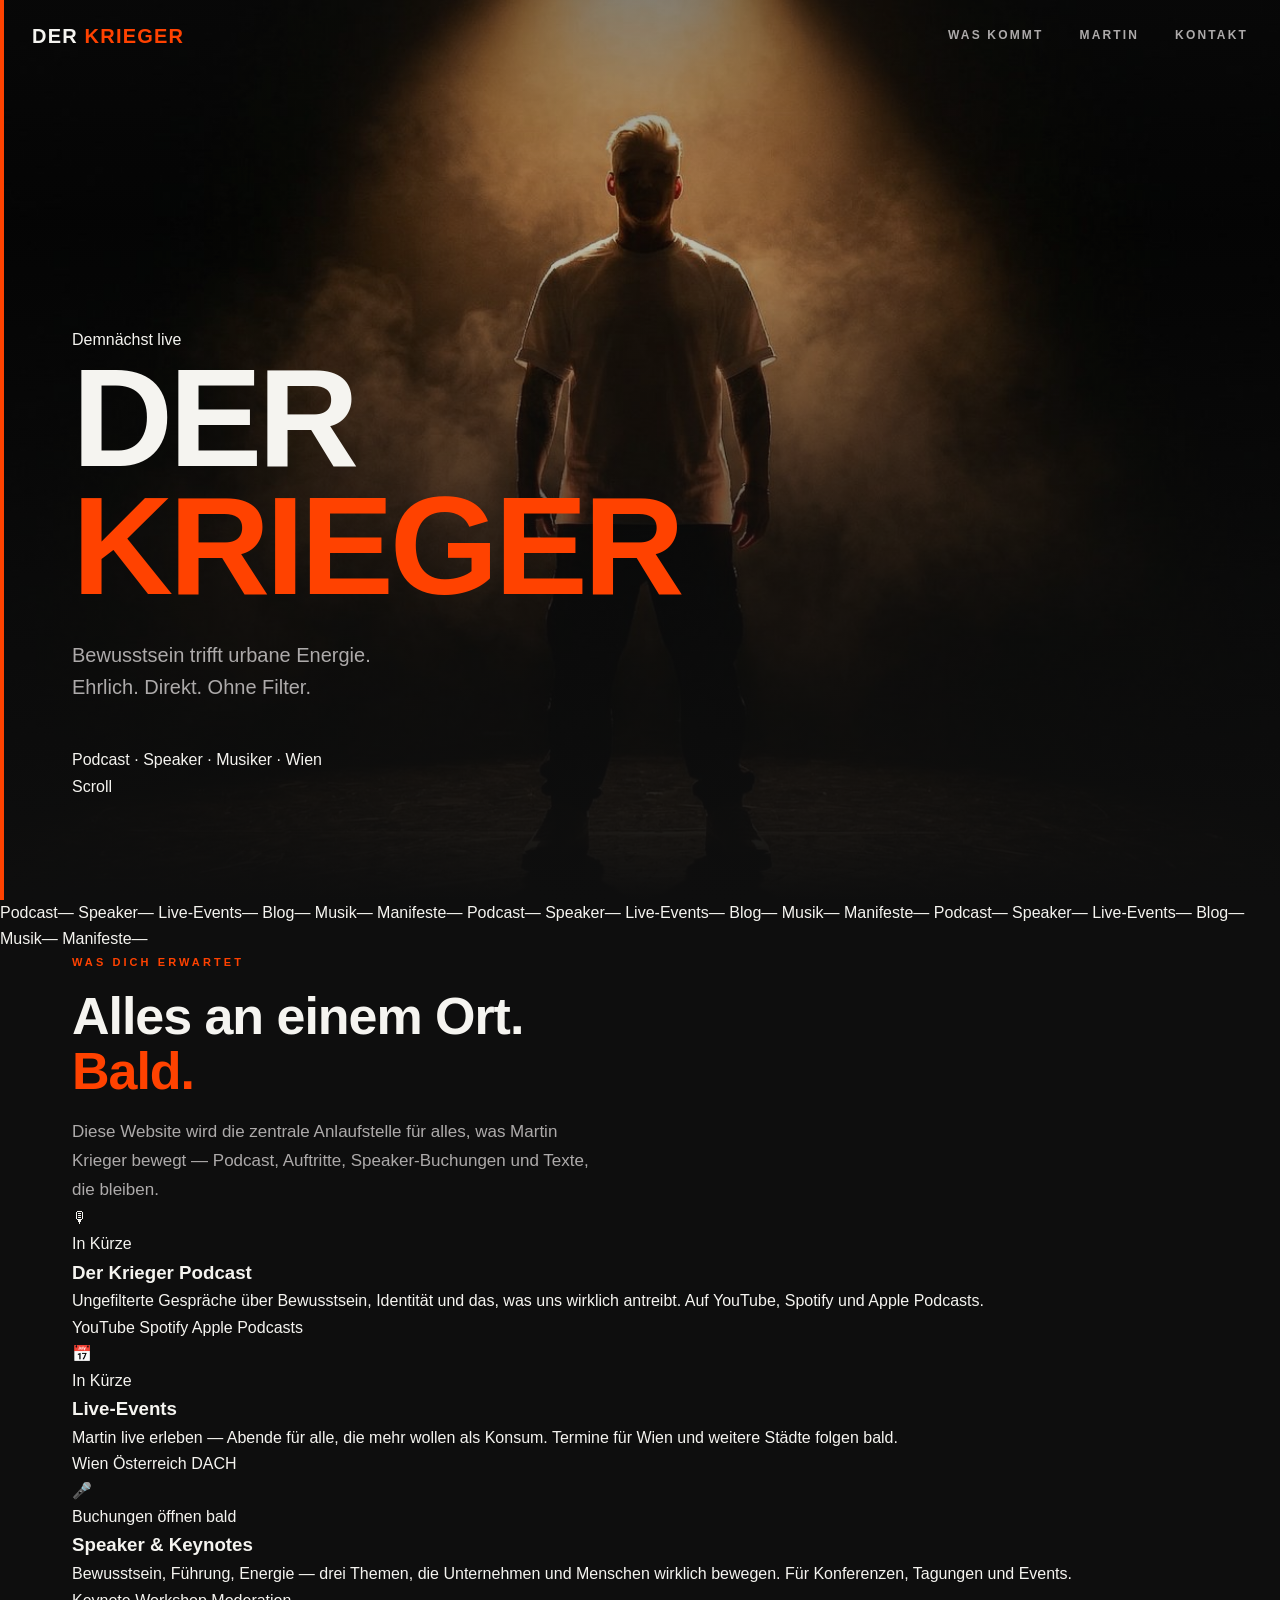
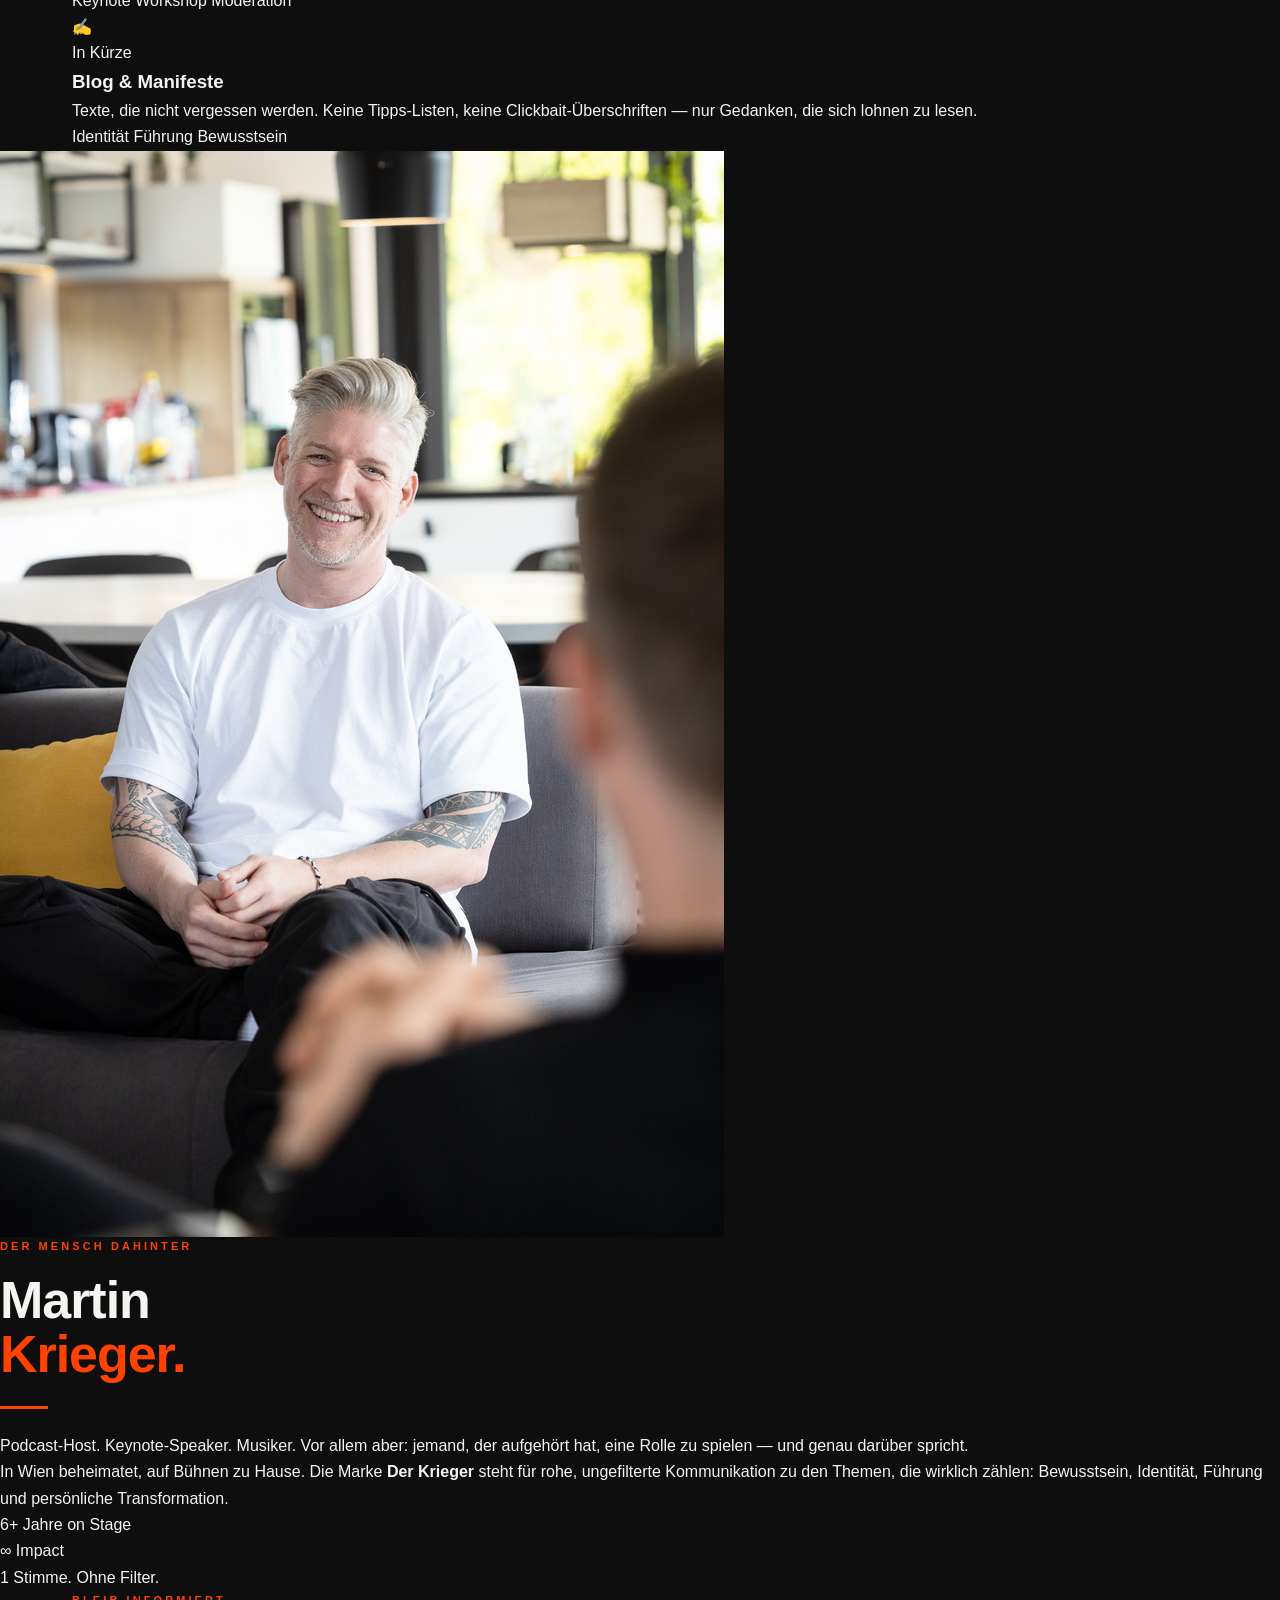
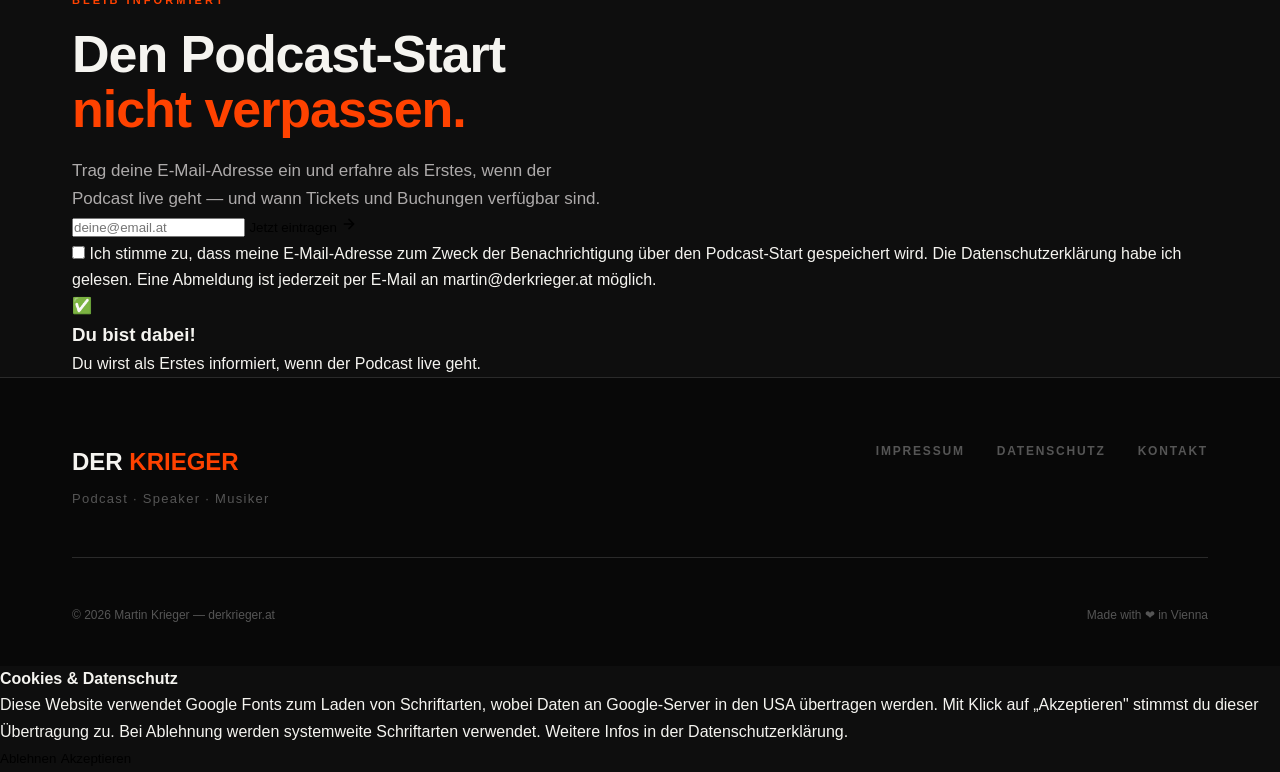
==== commit 41f8ad14: "Replace placeholder photo with Martin's actual photo in Martin section" ====
--- a/index.html
+++ b/index.html
@@ -5,170 +5,229 @@
   <meta name="viewport" content="width=device-width, initial-scale=1.0">
   <title>Der Krieger — Podcast · Speaker · Musiker</title>
   <meta name="description" content="Martin Krieger — Podcast-Host, Speaker und Musiker aus Wien. Bewusstsein trifft urbane Energie. Ehrlich. Direkt. Ohne Filter.">
-  <meta name="author" content="Martin Krieger">
   <meta property="og:title" content="Der Krieger">
-  <meta property="og:description" content="Podcast · Speaker · Musiker. Bewusstsein trifft urbane Energie.">
+  <meta property="og:description" content="Podcast · Speaker · Musiker. Demnächst.">
   <meta property="og:image" content="https://derkrieger.at/images/hero.jpg">
   <meta property="og:url" content="https://derkrieger.at">
   <meta property="og:type" content="website">
-  <link rel="preconnect" href="https://fonts.googleapis.com">
-  <link rel="preconnect" href="https://fonts.gstatic.com" crossorigin>
-  <link href="https://fonts.googleapis.com/css2?family=Space+Grotesk:wght@700&family=Manrope:wght@300;400;700&display=swap" rel="stylesheet">
+  <!-- Google Fonts werden erst nach Cookie-Zustimmung geladen (DSGVO) -->
   <link rel="stylesheet" href="css/style.css">
-  <script src="https://identity.netlify.com/v1/netlify-identity-widget.js"></script>
 </head>
 <body>
 
+<!-- ══ NAVBAR ══════════════════════════════════════════════════ -->
 <nav id="navbar">
   <a href="#hero" class="nav-logo">DER <span>KRIEGER</span></a>
   <div class="nav-links" id="navLinks">
-    <a href="#podcast">Podcast</a>
-    <a href="#events">Events</a>
-    <a href="#speaker">Speaker</a>
-    <a href="#blog">Blog</a>
-    <a href="#speaker" class="btn-outline">Buchen</a>
+    <a href="#was-kommt">Was kommt</a>
+    <a href="#martin">Martin</a>
+    <a href="#kontakt">Kontakt</a>
   </div>
   <div class="nav-toggle" id="navToggle" aria-label="Menü öffnen">
     <span></span><span></span><span></span>
   </div>
 </nav>
 
+<!-- ══ HERO ════════════════════════════════════════════════════ -->
 <section id="hero">
   <div class="hero-bg"></div>
   <div class="hero-overlay"></div>
+  <div class="hero-noise"></div>
   <div class="hero-accent-bar"></div>
+
   <div class="hero-content">
-    <span class="section-label" id="heroSubtitle">Podcast · Speaker · Musiker</span>
-    <h1>DER<br><span>KRIEGER</span></h1>
-    <p id="heroClaim">Bewusstsein trifft urbane Energie.<br>Ehrlich. Direkt. Ohne Filter.</p>
-    <div class="hero-btns">
-      <a href="#podcast" class="btn-primary">▶&nbsp; Podcast hören</a>
-      <a href="#speaker" class="btn-outline">Speaker buchen</a>
-    </div>
-  </div>
-</section>
-
-<section id="stats">
-  <div class="stats-grid">
-    <div class="stat-item reveal"><span class="stat-number" id="statEpisodes">24</span><span class="stat-label">Episoden</span></div>
-    <div class="stat-item reveal"><span class="stat-number" id="statFollowers">4.8k</span><span class="stat-label">Follower</span></div>
-    <div class="stat-item reveal"><span class="stat-number" id="statYears">6+</span><span class="stat-label">Jahre on Stage</span></div>
-    <div class="stat-item reveal"><span class="stat-number" id="statImpact">∞</span><span class="stat-label">Impact</span></div>
-  </div>
-</section>
-
-<section id="podcast">
+    <div class="hero-badge animate-1">
+      <span class="badge-dot"></span>
+      Demnächst live
+    </div>
+    <h1 class="animate-2">DER<br><span>KRIEGER</span></h1>
+    <p class="animate-3">
+      Bewusstsein trifft urbane Energie.<br>
+      Ehrlich. Direkt. Ohne Filter.
+    </p>
+    <div class="hero-tags animate-4">
+      <span>Podcast</span>
+      <span class="tag-dot">·</span>
+      <span>Speaker</span>
+      <span class="tag-dot">·</span>
+      <span>Musiker</span>
+      <span class="tag-dot">·</span>
+      <span>Wien</span>
+    </div>
+    <div class="hero-scroll animate-5">
+      <div class="scroll-line"></div>
+      <span>Scroll</span>
+    </div>
+  </div>
+</section>
+
+<!-- ══ TICKER ══════════════════════════════════════════════════ -->
+<div class="ticker-wrap">
+  <div class="ticker">
+    <span>Podcast</span><span class="tick-sep">—</span>
+    <span>Speaker</span><span class="tick-sep">—</span>
+    <span>Live-Events</span><span class="tick-sep">—</span>
+    <span>Blog</span><span class="tick-sep">—</span>
+    <span>Musik</span><span class="tick-sep">—</span>
+    <span>Manifeste</span><span class="tick-sep">—</span>
+    <span>Podcast</span><span class="tick-sep">—</span>
+    <span>Speaker</span><span class="tick-sep">—</span>
+    <span>Live-Events</span><span class="tick-sep">—</span>
+    <span>Blog</span><span class="tick-sep">—</span>
+    <span>Musik</span><span class="tick-sep">—</span>
+    <span>Manifeste</span><span class="tick-sep">—</span>
+    <span>Podcast</span><span class="tick-sep">—</span>
+    <span>Speaker</span><span class="tick-sep">—</span>
+    <span>Live-Events</span><span class="tick-sep">—</span>
+    <span>Blog</span><span class="tick-sep">—</span>
+    <span>Musik</span><span class="tick-sep">—</span>
+    <span>Manifeste</span><span class="tick-sep">—</span>
+  </div>
+</div>
+
+<!-- ══ WAS KOMMT ═══════════════════════════════════════════════ -->
+<section id="was-kommt">
   <div class="container">
-    <div class="podcast-layout">
-      <div>
-        <span class="section-label reveal">Der Krieger Podcast</span>
-        <h2 class="section-title reveal">Rohe Wahrheit.<br><span>Ohne Filter.</span></h2>
-        <p class="section-intro reveal">Jede Episode ist ein Gespräch — mit Gästen, mit mir selbst, mit dem, was ist. Kein Skript. Keine Pose. Nur ehrliche Auseinandersetzung mit den Themen, die wirklich zählen.</p>
-        <div class="divider reveal"></div>
-        <div class="episode-list" id="episodeList"></div>
-      </div>
-      <aside class="podcast-sidebar reveal">
-        <img src="/images/podcast.jpg" alt="Der Krieger Podcast Cover" class="podcast-cover" id="podcastCover">
-        <div class="platform-links">
-          <a href="#" class="platform-btn" id="platformYT" target="_blank" rel="noopener">
-            <svg class="platform-icon" viewBox="0 0 24 24"><path d="M22.54 6.42A2.78 2.78 0 0 0 20.59 4.5C18.88 4 12 4 12 4s-6.88 0-8.59.46A2.78 2.78 0 0 0 1.46 6.42 29 29 0 0 0 1 12a29 29 0 0 0 .46 5.58A2.78 2.78 0 0 0 3.41 19.5C5.12 20 12 20 12 20s6.88 0 8.59-.46a2.78 2.78 0 0 0 1.95-1.95A29 29 0 0 0 23 12a29 29 0 0 0-.46-5.58z" fill="#FF0000"/><polygon points="9.75,15.02 15.5,12 9.75,8.98" fill="#fff"/></svg>
-            YouTube
-          </a>
-          <a href="#" class="platform-btn" id="platformSP" target="_blank" rel="noopener">
-            <svg class="platform-icon" viewBox="0 0 24 24"><circle cx="12" cy="12" r="12" fill="#1DB954"/><path d="M17.9 10.9C14.7 9 9.35 8.8 6.3 9.75c-.5.15-1-.15-1.15-.6-.15-.5.15-1 .6-1.15 3.55-1.05 9.4-.85 13.1 1.35.45.25.6.85.35 1.3-.25.35-.85.5-1.3.25zm-.1 2.8c-.25.35-.7.5-1.05.25-2.7-1.65-6.8-2.15-9.95-1.15-.4.1-.85-.1-.95-.5-.1-.4.1-.85.5-.95 3.65-1.1 8.15-.55 11.25 1.35.3.15.45.65.2 1zm-1.2 2.75c-.2.3-.55.4-.85.2-2.35-1.45-5.3-1.75-8.8-.95-.35.1-.65-.15-.75-.45-.1-.35.15-.65.45-.75 3.8-.85 7.1-.5 9.7 1.1.35.15.4.55.25.85z" fill="#fff"/></svg>
-            Spotify
-          </a>
-          <a href="#" class="platform-btn" id="platformAP" target="_blank" rel="noopener">
-            <svg class="platform-icon" viewBox="0 0 24 24"><rect width="24" height="24" rx="5" fill="#D56BFE"/><path d="M12 3.5a8.5 8.5 0 1 0 0 17 8.5 8.5 0 0 0 0-17zm0 3.2a5.3 5.3 0 0 1 3.5 9.2 7.2 7.2 0 0 0-.8-2.5c-.6-1.2-1.3-2-2.7-2s-2.1.8-2.7 2a7.2 7.2 0 0 0-.8 2.5A5.3 5.3 0 0 1 12 6.7zm0 2.8c.7 0 1.3.6 1.3 1.3s-.6 1.3-1.3 1.3-1.3-.6-1.3-1.3.6-1.3 1.3-1.3zm-2 4.5c.2-.9.6-2.5 2-2.5s1.8 1.6 2 2.5c.2.8.2 1.5.1 2a5.3 5.3 0 0 1-4.2 0c-.1-.5-.1-1.2.1-2z" fill="#fff"/></svg>
-            Apple Podcasts
-          </a>
-        </div>
-      </aside>
-    </div>
-  </div>
-</section>
-
-<section id="events">
+    <span class="section-label reveal">Was dich erwartet</span>
+    <h2 class="section-title reveal">Alles an einem Ort.<br><span>Bald.</span></h2>
+    <p class="section-intro reveal">Diese Website wird die zentrale Anlaufstelle für alles, was Martin Krieger bewegt — Podcast, Auftritte, Speaker-Buchungen und Texte, die bleiben.</p>
+
+    <div class="teaser-grid reveal">
+
+      <div class="teaser-card">
+        <div class="teaser-icon">🎙</div>
+        <div class="teaser-soon">In Kürze</div>
+        <h3 class="teaser-title">Der Krieger Podcast</h3>
+        <p class="teaser-desc">Ungefilterte Gespräche über Bewusstsein, Identität und das, was uns wirklich antreibt. Auf YouTube, Spotify und Apple Podcasts.</p>
+        <div class="teaser-platforms">
+          <span>YouTube</span>
+          <span>Spotify</span>
+          <span>Apple Podcasts</span>
+        </div>
+      </div>
+
+      <div class="teaser-card">
+        <div class="teaser-icon">📅</div>
+        <div class="teaser-soon">In Kürze</div>
+        <h3 class="teaser-title">Live-Events</h3>
+        <p class="teaser-desc">Martin live erleben — Abende für alle, die mehr wollen als Konsum. Termine für Wien und weitere Städte folgen bald.</p>
+        <div class="teaser-platforms">
+          <span>Wien</span>
+          <span>Österreich</span>
+          <span>DACH</span>
+        </div>
+      </div>
+
+      <div class="teaser-card">
+        <div class="teaser-icon">🎤</div>
+        <div class="teaser-soon">Buchungen öffnen bald</div>
+        <h3 class="teaser-title">Speaker & Keynotes</h3>
+        <p class="teaser-desc">Bewusstsein, Führung, Energie — drei Themen, die Unternehmen und Menschen wirklich bewegen. Für Konferenzen, Tagungen und Events.</p>
+        <div class="teaser-platforms">
+          <span>Keynote</span>
+          <span>Workshop</span>
+          <span>Moderation</span>
+        </div>
+      </div>
+
+      <div class="teaser-card">
+        <div class="teaser-icon">✍️</div>
+        <div class="teaser-soon">In Kürze</div>
+        <h3 class="teaser-title">Blog & Manifeste</h3>
+        <p class="teaser-desc">Texte, die nicht vergessen werden. Keine Tipps-Listen, keine Clickbait-Überschriften — nur Gedanken, die sich lohnen zu lesen.</p>
+        <div class="teaser-platforms">
+          <span>Identität</span>
+          <span>Führung</span>
+          <span>Bewusstsein</span>
+        </div>
+      </div>
+
+    </div>
+  </div>
+</section>
+
+<!-- ══ MARTIN ══════════════════════════════════════════════════ -->
+<section id="martin">
+  <div class="martin-layout">
+
+    <div class="martin-image-wrap">
+      <img src="/images/martin.jpeg" alt="Martin Krieger" class="martin-photo">
+      <div class="martin-image-overlay"></div>
+    </div>
+
+    <div class="martin-content reveal">
+      <span class="section-label">Der Mensch dahinter</span>
+      <h2 class="section-title">Martin<br><span>Krieger.</span></h2>
+      <div class="divider"></div>
+      <p class="martin-text">Podcast-Host. Keynote-Speaker. Musiker. Vor allem aber: jemand, der aufgehört hat, eine Rolle zu spielen — und genau darüber spricht.</p>
+      <p class="martin-text">In Wien beheimatet, auf Bühnen zu Hause. Die Marke <strong>Der Krieger</strong> steht für rohe, ungefilterte Kommunikation zu den Themen, die wirklich zählen: Bewusstsein, Identität, Führung und persönliche Transformation.</p>
+      <div class="martin-facts">
+        <div class="martin-fact">
+          <span class="fact-num">6+</span>
+          <span class="fact-label">Jahre on Stage</span>
+        </div>
+        <div class="martin-fact">
+          <span class="fact-num">∞</span>
+          <span class="fact-label">Impact</span>
+        </div>
+        <div class="martin-fact">
+          <span class="fact-num">1</span>
+          <span class="fact-label">Stimme. Ohne Filter.</span>
+        </div>
+      </div>
+    </div>
+
+  </div>
+</section>
+
+<!-- ══ KONTAKT / NEWSLETTER ════════════════════════════════════ -->
+<section id="kontakt">
   <div class="container">
-    <div class="events-header">
-      <div>
-        <span class="section-label reveal">Live-Auftritte</span>
-        <h2 class="section-title reveal">Erlebe Martin<br><span>live.</span></h2>
-      </div>
-    </div>
-    <div class="event-list" id="eventList"></div>
-  </div>
-</section>
-
-<section id="speaker">
-  <div class="container">
-    <div class="speaker-layout">
-      <div class="speaker-image-wrap reveal">
-        <img src="/images/speaker.jpg" alt="Martin Krieger als Speaker" class="speaker-photo">
-      </div>
-      <div>
-        <span class="section-label reveal">Keynote & Workshop</span>
-        <h2 class="section-title reveal">Martin als<br><span>Speaker buchen.</span></h2>
-        <p class="section-intro reveal">Ob Unternehmenskonferenz, Führungskräftetagung oder öffentliches Event — Martin bringt die Energie und die Substanz, die Menschen wirklich bewegt.</p>
-        <div class="divider reveal"></div>
-        <div class="speaker-topics reveal">
-          <div class="topic-item">
-            <span class="topic-num">01</span>
-            <div><div class="topic-name">Bewusstsein & Identität</div><div class="topic-desc">Wer bist du wirklich — jenseits deiner Rolle, deines Titels, deiner Erfolge? Ein Keynote-Format, das Menschen aus dem Autopilot holt.</div></div>
-          </div>
-          <div class="topic-item">
-            <span class="topic-num">02</span>
-            <div><div class="topic-name">Authentische Führung</div><div class="topic-desc">Führung beginnt im Inneren. Für Führungskräfte, die aufgehört haben zu performen — und anfangen wollen, wirklich zu führen.</div></div>
-          </div>
-          <div class="topic-item">
-            <span class="topic-num">03</span>
-            <div><div class="topic-name">Energie & Resilienz</div><div class="topic-desc">Warum nicht Zeit-, sondern Energiemanagement der entscheidende Faktor ist. Praktisch, direkt, ohne Selbsthilfe-Floskeln.</div></div>
-          </div>
-        </div>
-        <div class="booking-form reveal">
-          <h3>Anfrage senden</h3>
-          <form id="bookingForm" name="booking" method="POST" data-netlify="true" netlify-honeypot="bot-field">
-            <input type="hidden" name="form-name" value="booking">
-            <p style="display:none"><input name="bot-field"></p>
-            <div class="form-row">
-              <div class="form-group"><label for="fname">Vorname</label><input type="text" id="fname" name="vorname" placeholder="Max" required></div>
-              <div class="form-group"><label for="lname">Nachname</label><input type="text" id="lname" name="nachname" placeholder="Mustermann" required></div>
-            </div>
-            <div class="form-group full"><label for="email">E-Mail</label><input type="email" id="email" name="email" placeholder="mail@beispiel.at" required></div>
-            <div class="form-group full"><label for="eventdate">Geplantes Event-Datum</label><input type="date" id="eventdate" name="event_datum"></div>
-            <div class="form-group full">
-              <label for="eventtype">Art des Events</label>
-              <select id="eventtype" name="event_art">
-                <option value="" disabled selected>Bitte wählen…</option>
-                <option>Unternehmenskonferenz</option>
-                <option>Führungskräfte-Workshop</option>
-                <option>Öffentliches Event</option>
-                <option>Podcast / Interview</option>
-                <option>Sonstiges</option>
-              </select>
-            </div>
-            <div class="form-group full"><label for="message">Nachricht</label><textarea id="message" name="nachricht" placeholder="Erzähl mir kurz vom Event, der Zielgruppe und was du dir von Martins Auftritt erwartest…"></textarea></div>
-            <button type="submit" class="btn-primary" style="width:100%;justify-content:center">Anfrage senden →</button>
-          </form>
-          <div class="form-success" id="formSuccess">
-            <div class="success-icon">✅</div>
-            <h4>Anfrage erhalten!</h4>
-            <p>Danke für deine Anfrage. Martin meldet sich innerhalb von 48 Stunden bei dir.</p>
-          </div>
-        </div>
-      </div>
-    </div>
-  </div>
-</section>
-
-<section id="blog">
-  <div class="container">
-    <span class="section-label reveal">Manifeste & Gedanken</span>
-    <h2 class="section-title reveal">Worte, die<br><span>bleiben.</span></h2>
-    <div class="blog-grid" id="blogGrid"></div>
-  </div>
-</section>
-
+    <div class="notify-wrap reveal">
+      <span class="section-label">Bleib informiert</span>
+      <h2 class="section-title">Den Podcast-Start<br><span>nicht verpassen.</span></h2>
+      <p class="section-intro">Trag deine E-Mail-Adresse ein und erfahre als Erstes, wenn der Podcast live geht — und wann Tickets und Buchungen verfügbar sind.</p>
+
+      <form class="newsletter-form" id="newsletterForm" name="newsletter" method="POST" data-netlify="true" netlify-honeypot="bot-field">
+        <input type="hidden" name="form-name" value="newsletter">
+        <p style="display:none"><input name="bot-field"></p>
+
+        <div class="nl-input-row">
+          <input
+            type="email"
+            name="email"
+            id="nlEmail"
+            placeholder="deine@email.at"
+            required
+            autocomplete="email"
+          >
+          <button type="submit" class="nl-btn">
+            Jetzt eintragen
+            <svg width="16" height="16" viewBox="0 0 24 24" fill="none" stroke="currentColor" stroke-width="2.5" stroke-linecap="round" stroke-linejoin="round"><path d="M5 12h14M12 5l7 7-7 7"/></svg>
+          </button>
+        </div>
+
+        <label class="nl-consent">
+          <input type="checkbox" name="consent" id="nlConsent" required>
+          <span>
+            Ich stimme zu, dass meine E-Mail-Adresse zum Zweck der Benachrichtigung über den Podcast-Start gespeichert wird.
+            Die <a href="/datenschutz.html">Datenschutzerklärung</a> habe ich gelesen.
+            Eine Abmeldung ist jederzeit per E-Mail an
+            <a href="mailto:martin@derkrieger.at">martin@derkrieger.at</a> möglich.
+          </span>
+        </label>
+      </form>
+
+      <div class="nl-success" id="nlSuccess">
+        <div class="nl-success-icon">✅</div>
+        <h3>Du bist dabei!</h3>
+        <p>Du wirst als Erstes informiert, wenn der Podcast live geht.</p>
+      </div>
+    </div>
+  </div>
+</section>
+
+<!-- ══ FOOTER ══════════════════════════════════════════════════ -->
 <footer id="footer">
   <div class="container">
     <div class="footer-inner">
@@ -177,12 +236,9 @@
         <div class="footer-tagline">Podcast · Speaker · Musiker</div>
       </div>
       <nav class="footer-links">
-        <a href="#podcast">Podcast</a>
-        <a href="#events">Events</a>
-        <a href="#speaker">Speaker</a>
-        <a href="#blog">Blog</a>
         <a href="/impressum.html">Impressum</a>
         <a href="/datenschutz.html">Datenschutz</a>
+        <a href="#kontakt">Kontakt</a>
       </nav>
     </div>
     <div class="footer-bottom">
@@ -192,6 +248,26 @@
   </div>
 </footer>
 
+
+<!-- ══ COOKIE BANNER ══════════════════════════════════════════ -->
+<div id="cookieBanner" class="cookie-banner" aria-live="polite" role="dialog" aria-label="Cookie-Einstellungen">
+  <div class="cookie-inner">
+    <div class="cookie-text">
+      <strong>Cookies & Datenschutz</strong>
+      <p>
+        Diese Website verwendet Google Fonts zum Laden von Schriftarten, wobei Daten
+        an Google-Server in den USA übertragen werden. Mit Klick auf „Akzeptieren"
+        stimmst du dieser Übertragung zu. Bei Ablehnung werden systemweite Schriftarten verwendet.
+        Weitere Infos in der <a href="/datenschutz.html">Datenschutzerklärung</a>.
+      </p>
+    </div>
+    <div class="cookie-actions">
+      <button id="cookieDecline" class="cookie-btn-decline">Ablehnen</button>
+      <button id="cookieAccept" class="cookie-btn-accept">Akzeptieren</button>
+    </div>
+  </div>
+</div>
+
 <script src="js/main.js"></script>
 </body>
 </html>
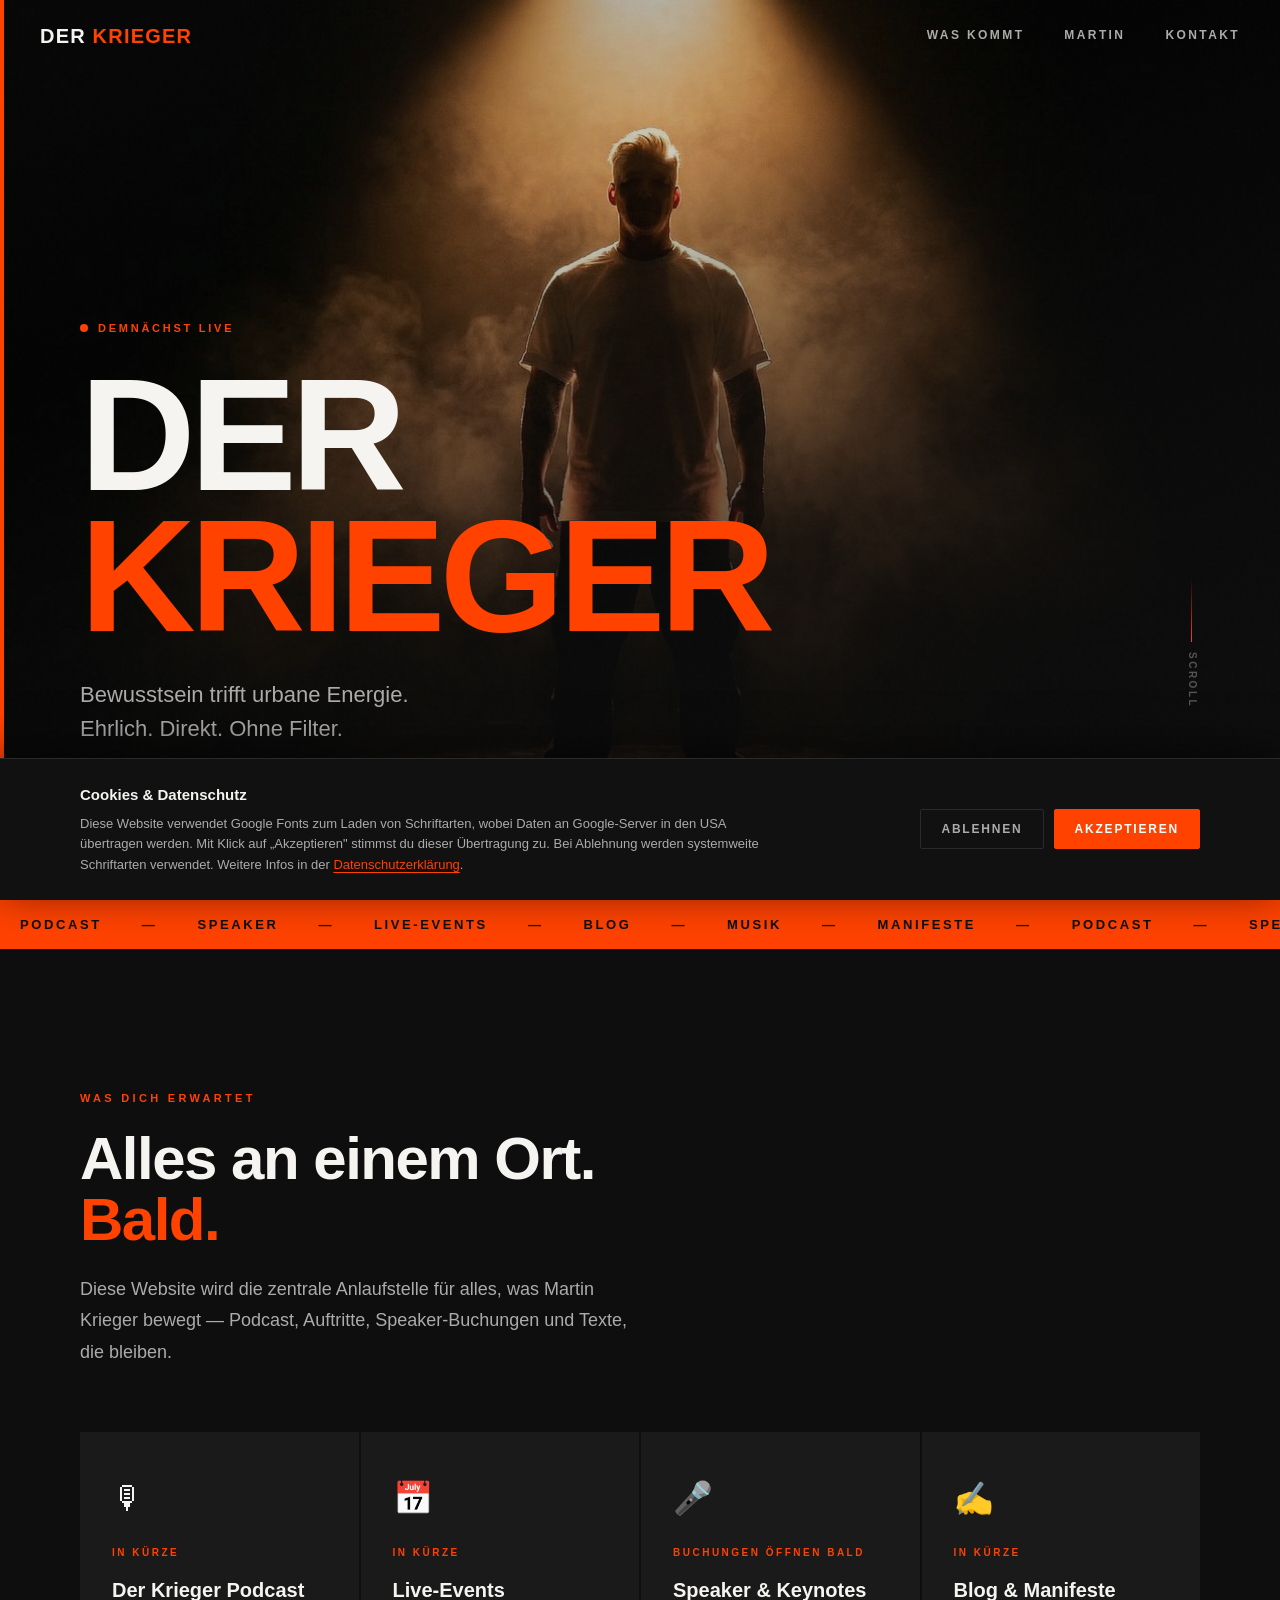
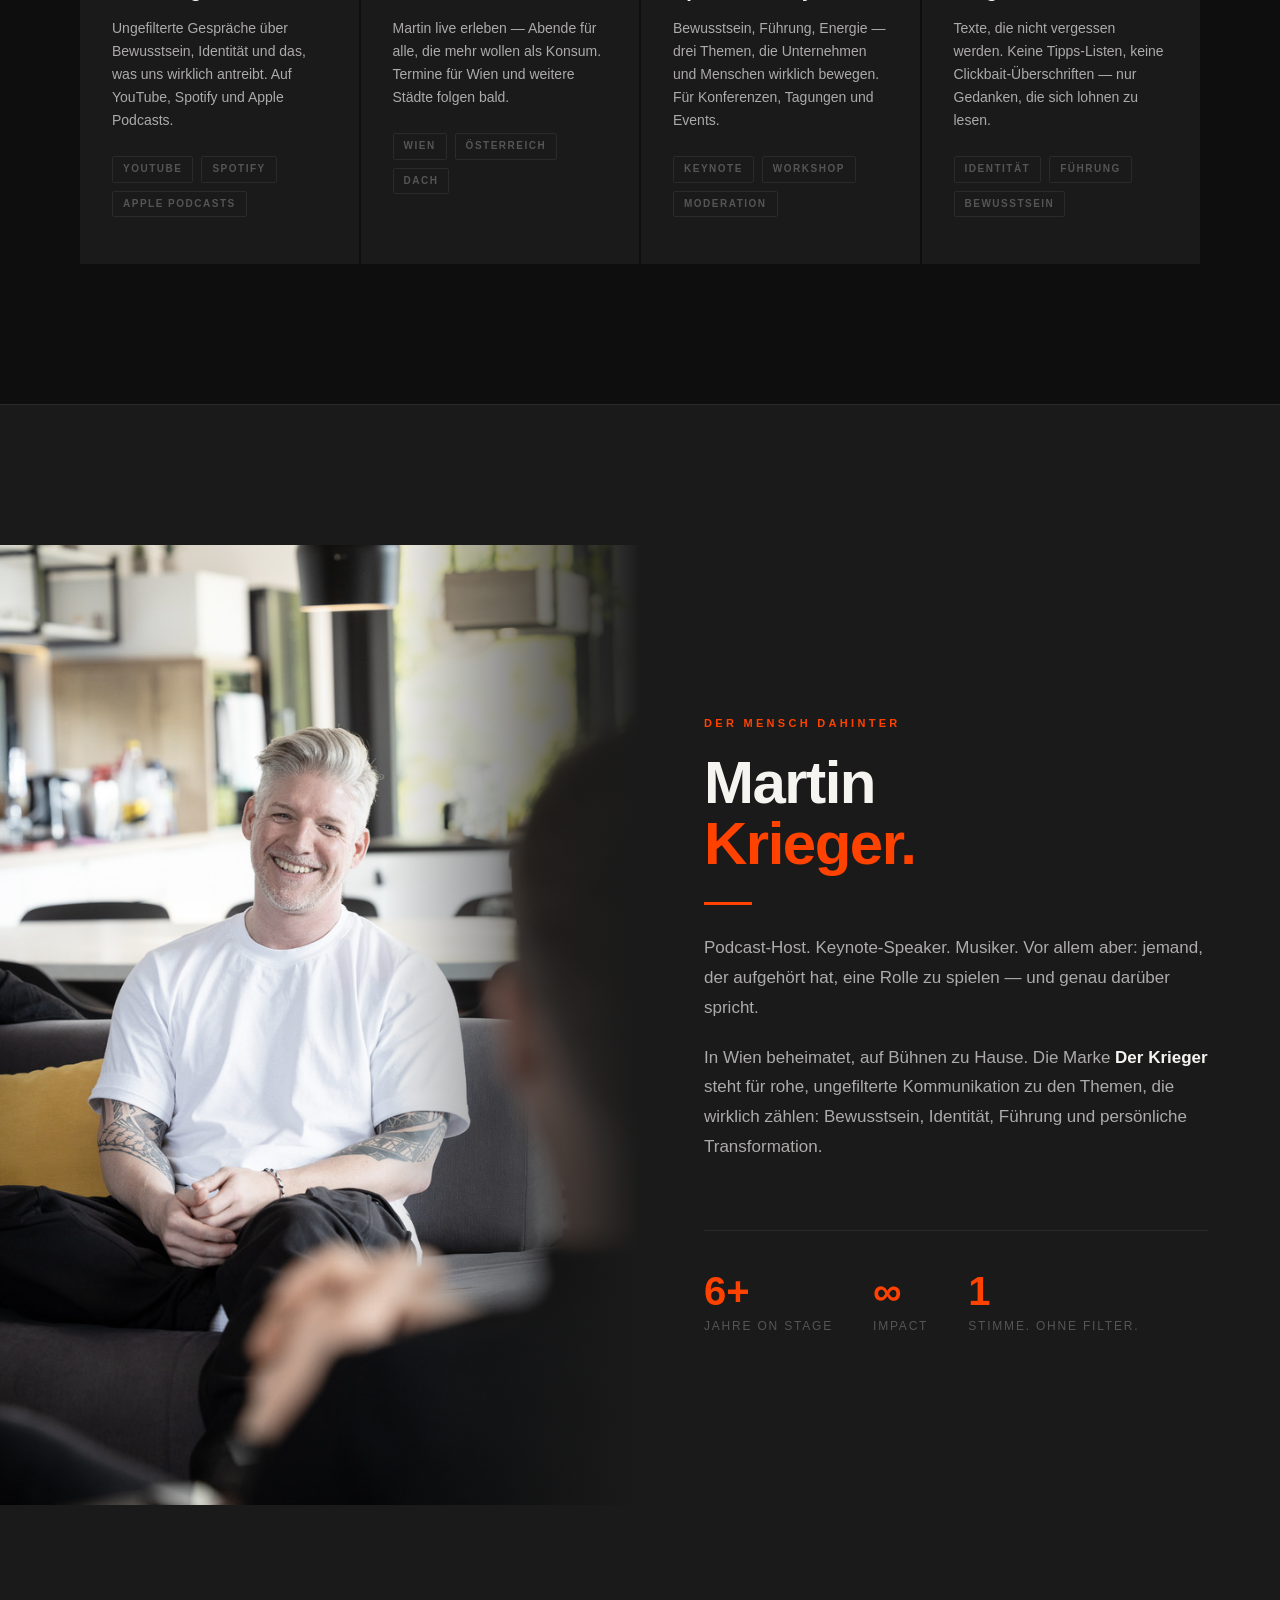
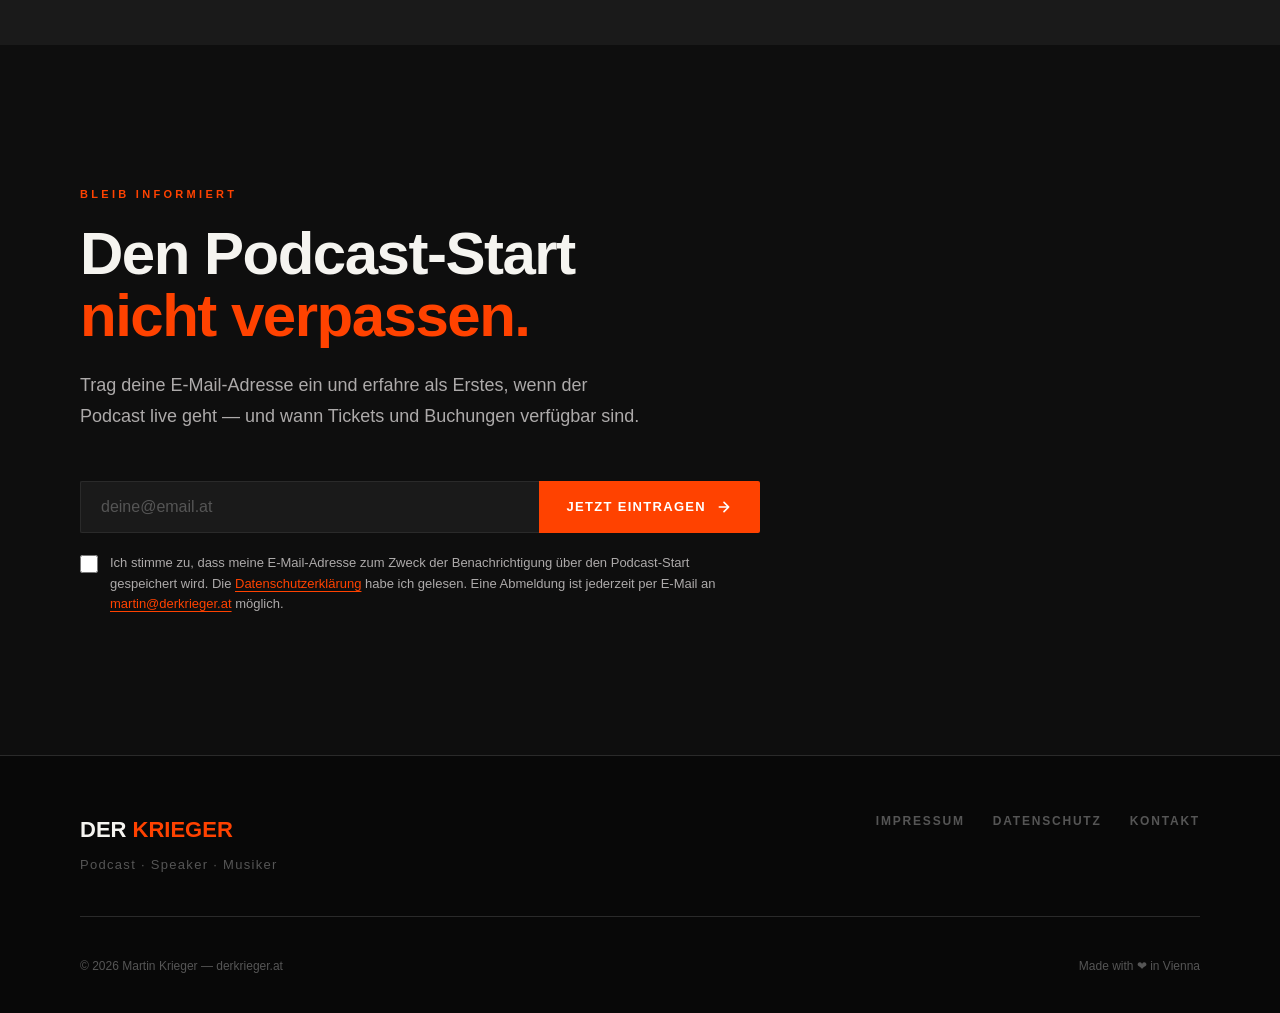
==== commit bf47c2e1: "Add DK monogram favicon in brand colors SVG favicon with dark background, white D + orange K letterm" ====
--- a/index.html
+++ b/index.html
@@ -10,6 +10,8 @@
   <meta property="og:image" content="https://derkrieger.at/images/hero.jpg">
   <meta property="og:url" content="https://derkrieger.at">
   <meta property="og:type" content="website">
+  <link rel="icon" type="image/svg+xml" href="/favicon.svg">
+  <link rel="alternate icon" href="/favicon.svg">
   <!-- Google Fonts werden erst nach Cookie-Zustimmung geladen (DSGVO) -->
   <link rel="stylesheet" href="css/style.css">
 </head>
--- a/css/style.css
+++ b/css/style.css
@@ -1,196 +1,374 @@
-/* DER KRIEGER — Design System v2.0 | Dark Urban Vanguard */
-:root{--orange:#FF4200;--cyan:#00E3FD;--dark:#0e0e0e;--card:#1a1a1a;--border:#2a2a2a;--muted:#adaaaa;--dim:#555555;--white:#f5f4f0;--font-head:'Space Grotesk',sans-serif;--font-body:'Manrope',sans-serif;--radius:2px;--gap:120px;--max:1200px}
+/* DER KRIEGER — Teaser v2.0 | Dark Urban Vanguard */
+:root{
+  --orange:#FF4200;--cyan:#00E3FD;--dark:#0e0e0e;--card:#1a1a1a;
+  --border:#2a2a2a;--muted:#adaaaa;--dim:#555555;--white:#f5f4f0;
+  --font-head:'Space Grotesk',sans-serif;--font-body:'Manrope',sans-serif;
+  --radius:2px;--gap:140px;--max:1200px;
+}
 *,*::before,*::after{box-sizing:border-box;margin:0;padding:0}
 html{scroll-behavior:smooth}
-body{background:var(--dark);color:var(--white);font-family:var(--font-body);font-size:16px;line-height:1.65;-webkit-font-smoothing:antialiased}
+body{background:var(--dark);color:var(--white);font-family:var(--font-body);font-size:16px;line-height:1.65;-webkit-font-smoothing:antialiased;overflow-x:hidden}
 img{display:block;max-width:100%;height:auto}
 a{color:inherit;text-decoration:none}
-button{cursor:pointer;border:none;background:none;font-family:inherit}
-
-.container{max-width:var(--max);margin:0 auto;padding:0 32px}
-.section-label{font-size:11px;font-weight:700;letter-spacing:.28em;text-transform:uppercase;color:var(--orange);display:block;margin-bottom:18px}
-.section-title{font-family:var(--font-head);font-size:clamp(32px,5vw,52px);font-weight:700;line-height:1.05;letter-spacing:-.02em}
+
+/* ── Utilities ──────────────────────────────────────────── */
+.container{max-width:var(--max);margin:0 auto;padding:0 40px}
+.section-label{font-size:11px;font-weight:700;letter-spacing:.3em;text-transform:uppercase;color:var(--orange);display:block;margin-bottom:20px}
+.section-title{font-family:var(--font-head);font-size:clamp(36px,5.5vw,60px);font-weight:700;line-height:1.02;letter-spacing:-.025em}
 .section-title span{color:var(--orange)}
-.section-intro{font-size:17px;color:var(--muted);max-width:540px;line-height:1.7;margin-top:20px}
-.divider{width:48px;height:3px;background:var(--orange);margin:24px 0}
-.reveal{opacity:0;transform:translateY(28px);transition:opacity .6s ease,transform .6s ease}
+.section-intro{font-size:18px;color:var(--muted);max-width:560px;line-height:1.75;margin-top:24px}
+.divider{width:48px;height:3px;background:var(--orange);margin:28px 0}
+.reveal{opacity:0;transform:translateY(32px);transition:opacity .7s ease,transform .7s ease}
 .reveal.visible{opacity:1;transform:translateY(0)}
 
-/* Buttons */
-.btn-primary{display:inline-flex;align-items:center;gap:10px;background:var(--orange);color:#fff;font-family:var(--font-body);font-size:13px;font-weight:700;letter-spacing:.12em;text-transform:uppercase;padding:16px 32px;border-radius:var(--radius);transition:opacity .2s,transform .2s}
-.btn-primary:hover{opacity:.85;transform:translateY(-1px)}
-.btn-outline{display:inline-flex;align-items:center;gap:10px;background:transparent;color:var(--white);font-family:var(--font-body);font-size:13px;font-weight:700;letter-spacing:.12em;text-transform:uppercase;padding:15px 32px;border:1px solid rgba(255,255,255,.25);border-radius:var(--radius);transition:border-color .2s,color .2s,transform .2s}
-.btn-outline:hover{border-color:var(--orange);color:var(--orange);transform:translateY(-1px)}
-
-/* Navbar */
-#navbar{position:fixed;top:0;left:0;right:0;z-index:100;display:flex;align-items:center;justify-content:space-between;padding:0 32px;height:72px;transition:background .3s,box-shadow .3s}
-#navbar.scrolled{background:rgba(14,14,14,.97);box-shadow:0 1px 0 var(--border);backdrop-filter:blur(12px)}
+/* ── Navbar ─────────────────────────────────────────────── */
+#navbar{position:fixed;top:0;left:0;right:0;z-index:100;display:flex;align-items:center;justify-content:space-between;padding:0 40px;height:72px;transition:background .3s,box-shadow .3s}
+#navbar.scrolled{background:rgba(14,14,14,.96);box-shadow:0 1px 0 var(--border);backdrop-filter:blur(16px)}
 .nav-logo{font-family:var(--font-head);font-size:20px;font-weight:700;letter-spacing:.06em}
 .nav-logo span{color:var(--orange)}
-.nav-links{display:flex;align-items:center;gap:36px}
-.nav-links a{font-size:12px;font-weight:700;letter-spacing:.18em;text-transform:uppercase;color:var(--muted);transition:color .2s}
+.nav-links{display:flex;align-items:center;gap:40px}
+.nav-links a{font-size:12px;font-weight:700;letter-spacing:.2em;text-transform:uppercase;color:var(--muted);transition:color .2s}
 .nav-links a:hover{color:var(--white)}
-.nav-links .btn-outline{color:var(--white)}
 .nav-toggle{display:none;flex-direction:column;gap:5px;cursor:pointer;padding:4px}
 .nav-toggle span{display:block;width:24px;height:2px;background:var(--white);transition:transform .3s,opacity .3s;border-radius:1px}
 .nav-toggle.open span:nth-child(1){transform:translateY(7px) rotate(45deg)}
 .nav-toggle.open span:nth-child(2){opacity:0}
 .nav-toggle.open span:nth-child(3){transform:translateY(-7px) rotate(-45deg)}
 
-/* Hero */
-#hero{position:relative;min-height:100vh;display:flex;align-items:flex-end;padding-bottom:100px;overflow:hidden}
-.hero-bg{position:absolute;inset:0;background-image:url('/images/hero.jpg');background-size:cover;background-position:center 20%;transform:scale(1.04);transition:transform 8s ease}
-#hero:hover .hero-bg{transform:scale(1)}
-.hero-overlay{position:absolute;inset:0;background:linear-gradient(to bottom,rgba(14,14,14,.5) 0%,rgba(14,14,14,.25) 25%,rgba(14,14,14,.7) 65%,rgba(14,14,14,1) 100%)}
+/* ── Hero ───────────────────────────────────────────────── */
+#hero{position:relative;height:100vh;min-height:640px;display:flex;align-items:flex-end;padding-bottom:96px;overflow:hidden}
+
+/* Ken Burns animation */
+@keyframes kenBurns{
+  0%  {transform:scale(1.12) translate(0px, 0px)}
+  30% {transform:scale(1.06) translate(-8px, 4px)}
+  70% {transform:scale(1.04) translate(6px, -6px)}
+  100%{transform:scale(1.12) translate(0px, 0px)}
+}
+.hero-bg{
+  position:absolute;inset:0;
+  background-image:url('/images/hero.jpg');
+  background-size:cover;background-position:center 25%;
+  animation:kenBurns 22s ease-in-out infinite;
+  will-change:transform;
+}
+
+/* Noise texture overlay */
+.hero-noise{
+  position:absolute;inset:0;
+  background-image:url("data:image/svg+xml,%3Csvg viewBox='0 0 256 256' xmlns='http://www.w3.org/2000/svg'%3E%3Cfilter id='noise'%3E%3CfeTurbulence type='fractalNoise' baseFrequency='0.9' numOctaves='4' stitchTiles='stitch'/%3E%3C/filter%3E%3Crect width='100%25' height='100%25' filter='url(%23noise)' opacity='0.04'/%3E%3C/svg%3E");
+  opacity:.35;pointer-events:none;
+}
+
+.hero-overlay{
+  position:absolute;inset:0;
+  background:linear-gradient(
+    160deg,
+    rgba(14,14,14,.45) 0%,
+    rgba(14,14,14,.2) 30%,
+    rgba(14,14,14,.65) 60%,
+    rgba(14,14,14,.98) 100%
+  );
+}
 .hero-accent-bar{position:absolute;left:0;top:0;bottom:0;width:4px;background:var(--orange)}
-.hero-content{position:relative;z-index:2;max-width:var(--max);margin:0 auto;padding:0 32px;width:100%}
-.hero-content .section-label{margin-bottom:24px}
-.hero-content h1{font-family:var(--font-head);font-size:clamp(72px,12vw,140px);font-weight:700;line-height:.92;letter-spacing:-.03em;margin-bottom:28px}
+
+.hero-content{
+  position:relative;z-index:2;
+  max-width:var(--max);margin:0 auto;padding:0 40px;width:100%;
+}
+
+/* Staggered entrance animations */
+@keyframes fadeUp{from{opacity:0;transform:translateY(40px)}to{opacity:1;transform:translateY(0)}}
+@keyframes fadeIn{from{opacity:0}to{opacity:1}}
+
+.animate-1{animation:fadeUp .7s cubic-bezier(.22,1,.36,1) .2s both}
+.animate-2{animation:fadeUp .9s cubic-bezier(.22,1,.36,1) .45s both}
+.animate-3{animation:fadeUp .8s cubic-bezier(.22,1,.36,1) .75s both}
+.animate-4{animation:fadeUp .7s cubic-bezier(.22,1,.36,1) 1s both}
+.animate-5{animation:fadeIn .8s ease 1.4s both}
+
+/* Hero badge */
+.hero-badge{
+  display:inline-flex;align-items:center;gap:10px;
+  font-size:11px;font-weight:700;letter-spacing:.25em;text-transform:uppercase;
+  color:var(--orange);margin-bottom:28px;
+}
+.badge-dot{
+  width:8px;height:8px;border-radius:50%;background:var(--orange);
+  animation:pulse 2s ease-in-out infinite;flex-shrink:0;
+}
+@keyframes pulse{0%,100%{opacity:1;transform:scale(1)}50%{opacity:.5;transform:scale(.7)}}
+
+/* Hero title */
+.hero-content h1{
+  font-family:var(--font-head);
+  font-size:clamp(80px,14vw,160px);
+  font-weight:700;line-height:.88;letter-spacing:-.035em;
+  margin-bottom:32px;
+}
 .hero-content h1 span{color:var(--orange)}
-.hero-content p{font-size:clamp(16px,2vw,20px);color:var(--muted);font-weight:300;line-height:1.6;max-width:520px;margin-bottom:44px}
-.hero-btns{display:flex;flex-wrap:wrap;gap:16px}
-
-/* Stats */
-#stats{background:var(--card);border-top:1px solid var(--border);border-bottom:1px solid var(--border)}
-.stats-grid{display:grid;grid-template-columns:repeat(4,1fr)}
-.stat-item{padding:40px 32px;text-align:center;border-right:1px solid var(--border)}
-.stat-item:last-child{border-right:none}
-.stat-number{font-family:var(--font-head);font-size:clamp(36px,5vw,56px);font-weight:700;color:var(--orange);line-height:1;display:block}
-.stat-label{font-size:11px;font-weight:700;letter-spacing:.22em;text-transform:uppercase;color:var(--dim);display:block;margin-top:8px}
-
-/* Podcast */
-#podcast{padding:var(--gap) 0}
-.podcast-layout{display:grid;grid-template-columns:1fr 280px;gap:64px;align-items:start}
-.episode-list{display:flex;flex-direction:column;gap:2px}
-.episode-item{background:var(--card);border-left:3px solid transparent;padding:24px 28px;display:grid;grid-template-columns:48px 1fr auto;gap:18px;align-items:start;transition:border-color .2s,background .2s}
-.episode-item:hover{border-left-color:var(--orange);background:#1f1f1f}
-.ep-number{font-family:var(--font-head);font-size:20px;font-weight:700;color:var(--dim);line-height:1;padding-top:3px}
-.ep-badges{display:flex;gap:8px;margin-bottom:8px}
-.badge-new{font-size:10px;font-weight:700;letter-spacing:.2em;text-transform:uppercase;color:#0e0e0e;background:var(--orange);padding:3px 8px;border-radius:var(--radius)}
-.ep-title{font-family:var(--font-head);font-size:17px;font-weight:700;color:var(--white);margin-bottom:6px;line-height:1.3}
-.ep-desc{font-size:14px;color:var(--muted);line-height:1.55;margin-bottom:12px}
-.ep-links{display:flex;gap:12px}
-.ep-link{font-size:11px;font-weight:700;letter-spacing:.15em;text-transform:uppercase;color:var(--dim);transition:color .2s}
-.ep-link:hover{color:var(--orange)}
-.ep-duration{font-size:12px;color:var(--dim);white-space:nowrap;padding-top:4px}
-.podcast-sidebar{position:sticky;top:96px}
-.podcast-cover{width:100%;aspect-ratio:1;object-fit:cover;border-radius:var(--radius);margin-bottom:20px}
-.platform-links{display:flex;flex-direction:column;gap:8px}
-.platform-btn{display:flex;align-items:center;gap:14px;background:var(--card);border:1px solid var(--border);padding:14px 18px;border-radius:var(--radius);font-size:13px;font-weight:700;color:var(--white);transition:border-color .2s,background .2s}
-.platform-btn:hover{border-color:var(--orange);background:#1f1f1f}
-.platform-icon{width:20px;height:20px;flex-shrink:0}
-
-/* Events */
-#events{padding:var(--gap) 0;background:var(--card);border-top:1px solid var(--border);border-bottom:1px solid var(--border)}
-.events-header{display:flex;justify-content:space-between;align-items:flex-end;margin-bottom:56px;flex-wrap:wrap;gap:24px}
-.event-list{display:flex;flex-direction:column;gap:2px}
-.event-item{display:grid;grid-template-columns:90px 1fr auto;gap:28px;align-items:center;padding:28px 32px;background:var(--dark);border-left:3px solid transparent;transition:border-color .2s}
-.event-item:hover{border-left-color:var(--cyan)}
-.event-date-block{text-align:center}
-.event-day{font-family:var(--font-head);font-size:40px;font-weight:700;color:var(--orange);line-height:1}
-.event-month{font-size:11px;font-weight:700;letter-spacing:.22em;text-transform:uppercase;color:var(--dim)}
-.event-title{font-family:var(--font-head);font-size:19px;font-weight:700;color:var(--white);margin-bottom:4px}
-.event-location{font-size:14px;color:var(--muted)}
-.event-status-wrap{display:flex;flex-direction:column;align-items:flex-end;gap:10px}
-.status-badge{font-size:10px;font-weight:700;letter-spacing:.2em;text-transform:uppercase;padding:5px 12px;border-radius:var(--radius)}
-.status-badge.available{color:var(--cyan);border:1px solid var(--cyan)}
-.status-badge.limited{color:#FFA500;border:1px solid #FFA500}
-.status-badge.sold_out{color:var(--dim);border:1px solid var(--border)}
-.ticket-btn{font-size:11px;font-weight:700;letter-spacing:.15em;text-transform:uppercase;color:var(--orange);border:1px solid var(--orange);padding:8px 16px;border-radius:var(--radius);transition:background .2s,color .2s}
-.ticket-btn:hover{background:var(--orange);color:#fff}
-
-/* Speaker */
-#speaker{padding:var(--gap) 0}
-.speaker-layout{display:grid;grid-template-columns:1fr 1fr;gap:80px;align-items:start}
-.speaker-image-wrap{position:relative}
-.speaker-image-wrap::before{content:'';position:absolute;inset:-12px;border:1px solid var(--border);border-radius:var(--radius)}
-.speaker-image-wrap::after{content:'';position:absolute;bottom:-4px;left:-4px;right:20px;height:4px;background:var(--orange)}
-.speaker-photo{position:relative;z-index:1;width:100%;aspect-ratio:3/4;object-fit:cover;object-position:top center;filter:grayscale(15%);border-radius:var(--radius)}
-.speaker-topics{display:flex;flex-direction:column;margin:36px 0}
-.topic-item{display:flex;align-items:flex-start;gap:16px;padding:20px 0;border-bottom:1px solid var(--border)}
-.topic-item:first-child{border-top:1px solid var(--border)}
-.topic-num{font-family:var(--font-head);font-size:13px;font-weight:700;color:var(--orange);letter-spacing:.1em;flex-shrink:0;padding-top:2px}
-.topic-name{font-family:var(--font-head);font-size:16px;font-weight:700;color:var(--white);margin-bottom:4px}
-.topic-desc{font-size:14px;color:var(--muted)}
-.booking-form{background:var(--card);border:1px solid var(--border);padding:40px;border-radius:var(--radius)}
-.booking-form h3{font-family:var(--font-head);font-size:22px;font-weight:700;margin-bottom:28px}
-.form-row{display:grid;grid-template-columns:1fr 1fr;gap:16px}
-.form-group{display:flex;flex-direction:column;gap:8px;margin-bottom:16px}
-.form-group.full{grid-column:1/-1}
-.form-group label{font-size:11px;font-weight:700;letter-spacing:.2em;text-transform:uppercase;color:var(--dim)}
-.form-group input,.form-group select,.form-group textarea{background:var(--dark);border:1px solid var(--border);color:var(--white);font-family:var(--font-body);font-size:15px;padding:14px 16px;border-radius:var(--radius);outline:none;transition:border-color .2s;width:100%}
-.form-group input:focus,.form-group select:focus,.form-group textarea:focus{border-color:var(--orange)}
-.form-group input::placeholder,.form-group textarea::placeholder{color:var(--dim)}
-.form-group select{appearance:none;background-image:url("data:image/svg+xml,%3Csvg xmlns='http://www.w3.org/2000/svg' width='12' height='8'%3E%3Cpath d='M1 1l5 5 5-5' stroke='%23555' stroke-width='1.5' fill='none' stroke-linecap='round'/%3E%3C/svg%3E");background-repeat:no-repeat;background-position:right 16px center;padding-right:40px;cursor:pointer}
-.form-group select option{background:var(--card)}
-.form-group textarea{min-height:120px;resize:vertical}
-.form-success{display:none;text-align:center;padding:40px 24px}
-.form-success .success-icon{font-size:48px;margin-bottom:16px}
-.form-success h4{font-family:var(--font-head);font-size:20px;font-weight:700;margin-bottom:8px}
-.form-success p{color:var(--muted);font-size:15px}
-
-/* Blog */
-#blog{padding:var(--gap) 0;background:var(--card);border-top:1px solid var(--border)}
-.blog-grid{display:grid;grid-template-columns:repeat(3,1fr);gap:2px;margin-top:56px}
-.blog-card{background:var(--dark);overflow:hidden;display:flex;flex-direction:column;transition:transform .3s}
-.blog-card:hover{transform:translateY(-4px)}
-.blog-card-img{width:100%;aspect-ratio:16/10;object-fit:cover;filter:grayscale(25%);transition:filter .3s}
-.blog-card:hover .blog-card-img{filter:grayscale(0)}
-.blog-card-body{padding:28px 28px 32px;flex:1;display:flex;flex-direction:column}
-.blog-category{font-size:10px;font-weight:700;letter-spacing:.25em;text-transform:uppercase;color:var(--orange);margin-bottom:12px}
-.blog-card-title{font-family:var(--font-head);font-size:19px;font-weight:700;line-height:1.25;margin-bottom:12px}
-.blog-excerpt{font-size:14px;color:var(--muted);line-height:1.6;flex:1;margin-bottom:20px}
-.blog-meta{font-size:11px;color:var(--dim);letter-spacing:.1em}
-
-/* Footer */
-#footer{background:#080808;border-top:1px solid var(--border);padding:64px 0 40px}
-.footer-inner{display:flex;justify-content:space-between;align-items:flex-start;gap:48px;flex-wrap:wrap;margin-bottom:48px;padding-bottom:48px;border-bottom:1px solid var(--border)}
-.footer-logo{font-family:var(--font-head);font-size:24px;font-weight:700}
+
+/* Hero text */
+.hero-content p{
+  font-size:clamp(17px,2.2vw,22px);color:var(--muted);
+  font-weight:300;line-height:1.55;max-width:540px;margin-bottom:36px;
+}
+
+/* Hero tags */
+.hero-tags{display:flex;align-items:center;gap:12px;flex-wrap:wrap}
+.hero-tags span{font-size:13px;font-weight:700;letter-spacing:.2em;text-transform:uppercase;color:rgba(255,255,255,.5)}
+.tag-dot{color:var(--orange)}
+
+/* Scroll indicator */
+.hero-scroll{
+  position:absolute;right:40px;bottom:96px;
+  display:flex;flex-direction:column;align-items:center;gap:10px;
+}
+.scroll-line{
+  width:1px;height:64px;background:linear-gradient(to bottom,transparent,var(--orange));
+  animation:scrollPulse 2s ease-in-out infinite;
+}
+@keyframes scrollPulse{0%,100%{transform:scaleY(1);opacity:1}50%{transform:scaleY(.6);opacity:.4}}
+.hero-scroll span{font-size:10px;font-weight:700;letter-spacing:.25em;text-transform:uppercase;color:var(--dim);writing-mode:vertical-rl}
+
+/* ── Ticker ─────────────────────────────────────────────── */
+.ticker-wrap{
+  background:var(--orange);overflow:hidden;padding:14px 0;
+  border-top:none;border-bottom:none;
+}
+.ticker{
+  display:flex;gap:0;white-space:nowrap;
+  animation:tickerScroll 28s linear infinite;
+  width:max-content;
+}
+.ticker span{
+  font-family:var(--font-head);font-size:13px;font-weight:700;
+  letter-spacing:.2em;text-transform:uppercase;color:#0e0e0e;
+  padding:0 20px;
+}
+.tick-sep{color:rgba(14,14,14,.4);padding:0 4px}
+@keyframes tickerScroll{from{transform:translateX(0)}to{transform:translateX(-50%)}}
+
+/* ── Was kommt ──────────────────────────────────────────── */
+#was-kommt{padding:var(--gap) 0}
+
+.teaser-grid{
+  display:grid;grid-template-columns:repeat(4,1fr);
+  gap:2px;margin-top:64px;
+}
+
+.teaser-card{
+  background:var(--card);padding:40px 32px 44px;
+  border-bottom:3px solid transparent;
+  transition:border-color .25s,background .25s;
+  position:relative;overflow:hidden;
+}
+.teaser-card::before{
+  content:'';position:absolute;top:0;left:0;right:0;height:1px;
+  background:linear-gradient(90deg,transparent,var(--orange),transparent);
+  opacity:0;transition:opacity .3s;
+}
+.teaser-card:hover{background:#1e1e1e;border-bottom-color:var(--orange)}
+.teaser-card:hover::before{opacity:1}
+
+.teaser-icon{font-size:32px;margin-bottom:20px;display:block}
+
+.teaser-soon{
+  font-size:10px;font-weight:700;letter-spacing:.25em;text-transform:uppercase;
+  color:var(--orange);margin-bottom:16px;display:block;
+}
+
+.teaser-title{
+  font-family:var(--font-head);font-size:20px;font-weight:700;
+  color:var(--white);margin-bottom:14px;line-height:1.25;
+}
+
+.teaser-desc{font-size:14px;color:var(--muted);line-height:1.65;margin-bottom:24px}
+
+.teaser-platforms{display:flex;flex-wrap:wrap;gap:8px}
+.teaser-platforms span{
+  font-size:10px;font-weight:700;letter-spacing:.15em;text-transform:uppercase;
+  color:var(--dim);border:1px solid var(--border);
+  padding:4px 10px;border-radius:var(--radius);
+}
+
+/* ── Martin ─────────────────────────────────────────────── */
+#martin{padding:var(--gap) 0;background:var(--card);border-top:1px solid var(--border)}
+
+.martin-layout{
+  display:grid;grid-template-columns:1fr 1fr;
+  min-height:700px;
+}
+
+.martin-image-wrap{position:relative;overflow:hidden}
+.martin-photo{width:100%;height:100%;object-fit:cover;object-position:top center;filter:grayscale(20%);transition:filter .6s;display:block}
+.martin-image-wrap:hover .martin-photo{filter:grayscale(0)}
+.martin-image-overlay{
+  position:absolute;inset:0;
+  background:linear-gradient(90deg,transparent 60%,var(--card) 100%);
+  pointer-events:none;
+}
+
+.martin-content{
+  padding:80px 72px 80px 64px;
+  display:flex;flex-direction:column;justify-content:center;
+}
+
+.martin-text{font-size:17px;color:var(--muted);line-height:1.75;margin-bottom:20px}
+.martin-text strong{color:var(--white);font-weight:700}
+
+.martin-facts{
+  display:flex;gap:40px;margin-top:48px;
+  padding-top:40px;border-top:1px solid var(--border);
+}
+.martin-fact{}
+.fact-num{
+  font-family:var(--font-head);font-size:40px;font-weight:700;
+  color:var(--orange);display:block;line-height:1;
+}
+.fact-label{font-size:12px;color:var(--dim);letter-spacing:.15em;text-transform:uppercase;margin-top:6px;display:block}
+
+/* ── Notify ─────────────────────────────────────────────── */
+#kontakt{padding:var(--gap) 0}
+.notify-wrap{max-width:720px}
+
+.social-links{display:flex;flex-wrap:wrap;gap:12px;margin-top:48px}
+
+.social-btn{
+  display:inline-flex;align-items:center;gap:12px;
+  background:var(--card);border:1px solid var(--border);
+  color:var(--white);font-size:13px;font-weight:700;letter-spacing:.1em;
+  padding:14px 22px;border-radius:var(--radius);
+  transition:border-color .2s,background .2s;
+}
+.social-btn:hover{border-color:var(--orange);background:#1f1f1f}
+
+.social-btn-primary{
+  background:var(--orange);border-color:var(--orange);color:#fff;
+}
+.social-btn-primary:hover{opacity:.88;background:var(--orange)}
+
+/* ── Footer ─────────────────────────────────────────────── */
+#footer{background:#080808;border-top:1px solid var(--border);padding:56px 0 36px}
+.footer-inner{display:flex;justify-content:space-between;align-items:flex-start;gap:48px;flex-wrap:wrap;margin-bottom:40px;padding-bottom:40px;border-bottom:1px solid var(--border)}
+.footer-logo{font-family:var(--font-head);font-size:22px;font-weight:700}
 .footer-logo span{color:var(--orange)}
 .footer-tagline{font-size:13px;color:var(--dim);margin-top:6px;letter-spacing:.1em}
-.footer-links{display:flex;gap:32px;flex-wrap:wrap;align-items:center}
+.footer-links{display:flex;gap:28px;flex-wrap:wrap;align-items:center}
 .footer-links a{font-size:12px;font-weight:700;letter-spacing:.15em;text-transform:uppercase;color:var(--dim);transition:color .2s}
 .footer-links a:hover{color:var(--orange)}
-.footer-bottom{display:flex;justify-content:space-between;align-items:center;flex-wrap:wrap;gap:16px}
+.footer-bottom{display:flex;justify-content:space-between;flex-wrap:wrap;gap:12px}
 .footer-copy{font-size:12px;color:var(--dim)}
 
-/* Skeleton */
-.skeleton{background:linear-gradient(90deg,var(--card) 25%,#222 50%,var(--card) 75%);background-size:200% 100%;animation:shimmer 1.4s infinite;border-radius:var(--radius)}
-@keyframes shimmer{0%{background-position:200% 0}100%{background-position:-200% 0}}
-.skeleton-block{margin-bottom:2px}
-
-/* Responsive */
-@media(max-width:1024px){
-  .podcast-layout{grid-template-columns:1fr}
-  .podcast-sidebar{position:static;display:grid;grid-template-columns:200px 1fr;gap:32px;align-items:center}
-  .podcast-cover{margin-bottom:0}
-  .speaker-layout{grid-template-columns:1fr}
-  .speaker-image-wrap{max-width:420px}
-  .blog-grid{grid-template-columns:1fr 1fr}
-  .stats-grid{grid-template-columns:repeat(2,1fr)}
-  .stat-item:nth-child(2){border-right:none}
-  .stat-item:nth-child(3),.stat-item:nth-child(4){border-top:1px solid var(--border)}
+/* ── Responsive ─────────────────────────────────────────── */
+@media(max-width:1100px){
+  .teaser-grid{grid-template-columns:repeat(2,1fr)}
+  .martin-layout{grid-template-columns:1fr}
+  .martin-image-wrap{height:520px}
+  .martin-image-overlay{background:linear-gradient(to bottom,transparent 60%,var(--card) 100%)}
+  .martin-content{padding:56px 40px}
 }
 @media(max-width:768px){
-  :root{--gap:80px}
-  .container{padding:0 20px}
-  #navbar{padding:0 20px}
+  :root{--gap:100px}
+  .container{padding:0 24px}
+  #navbar{padding:0 24px}
   .nav-links{display:none;position:fixed;top:72px;left:0;right:0;background:rgba(14,14,14,.98);backdrop-filter:blur(16px);flex-direction:column;padding:32px 24px 40px;gap:24px;border-bottom:1px solid var(--border)}
   .nav-links.open{display:flex}
   .nav-links a{font-size:14px}
   .nav-toggle{display:flex}
-  .hero-content h1{font-size:clamp(56px,14vw,80px)}
-  .event-item{grid-template-columns:70px 1fr;grid-template-rows:auto auto}
-  .event-status-wrap{grid-column:2;align-items:flex-start;flex-direction:row;flex-wrap:wrap}
-  .booking-form{padding:24px 20px}
-  .form-row{grid-template-columns:1fr}
-  .blog-grid{grid-template-columns:1fr}
-  .footer-inner{flex-direction:column;gap:32px}
-  .footer-bottom{flex-direction:column;text-align:center}
-}
-@media(max-width:480px){
-  .hero-btns{flex-direction:column}
-  .btn-primary,.btn-outline{justify-content:center}
-  .podcast-sidebar{grid-template-columns:1fr}
-  .events-header{flex-direction:column;align-items:flex-start}
-}
+  .hero-content{padding:0 24px}
+  .hero-content h1{font-size:clamp(64px,16vw,100px)}
+  .hero-scroll{display:none}
+  .teaser-grid{grid-template-columns:1fr}
+  .martin-image-wrap{height:420px}
+  .martin-content{padding:40px 24px}
+  .martin-facts{gap:24px}
+  .footer-inner{flex-direction:column;gap:28px}
+  .footer-bottom{flex-direction:column}
+  .social-links{flex-direction:column}
+  .social-btn{justify-content:center}
+}
+
+/* ── Newsletter Form ────────────────────────────────────── */
+.notify-wrap{max-width:680px}
+.newsletter-form{margin-top:48px}
+.nl-input-row{display:flex;gap:0;margin-bottom:20px}
+.nl-input-row input{
+  flex:1;background:var(--card);border:1px solid var(--border);
+  border-right:none;color:var(--white);font-family:var(--font-body);
+  font-size:16px;padding:16px 20px;border-radius:var(--radius) 0 0 var(--radius);
+  outline:none;transition:border-color .2s;
+}
+.nl-input-row input:focus{border-color:var(--orange)}
+.nl-input-row input::placeholder{color:var(--dim)}
+.nl-btn{
+  display:inline-flex;align-items:center;gap:10px;
+  background:var(--orange);color:#fff;font-family:var(--font-body);
+  font-size:13px;font-weight:700;letter-spacing:.1em;text-transform:uppercase;
+  padding:16px 28px;border-radius:0 var(--radius) var(--radius) 0;
+  border:none;cursor:pointer;white-space:nowrap;
+  transition:opacity .2s;
+}
+.nl-btn:hover{opacity:.88}
+.nl-consent{
+  display:flex;align-items:flex-start;gap:12px;cursor:pointer;
+}
+.nl-consent input[type="checkbox"]{
+  width:18px;height:18px;flex-shrink:0;margin-top:2px;
+  accent-color:var(--orange);cursor:pointer;
+}
+.nl-consent span{font-size:13px;color:var(--muted);line-height:1.6}
+.nl-consent a{color:var(--orange);text-decoration:underline;text-underline-offset:3px}
+.nl-success{
+  display:none;text-align:center;padding:56px 32px;
+  background:var(--card);border:1px solid var(--border);
+  border-radius:var(--radius);margin-top:32px;
+}
+.nl-success-icon{font-size:48px;margin-bottom:16px}
+.nl-success h3{font-family:var(--font-head);font-size:24px;font-weight:700;margin-bottom:10px}
+.nl-success p{color:var(--muted);font-size:16px}
+
+/* ── Cookie Banner ──────────────────────────────────────── */
+.cookie-banner{
+  position:fixed;bottom:0;left:0;right:0;z-index:999;
+  background:#111;border-top:1px solid var(--border);
+  transform:translateY(100%);transition:transform .4s cubic-bezier(.22,1,.36,1);
+  box-shadow:0 -8px 40px rgba(0,0,0,.6);
+}
+.cookie-banner.visible{transform:translateY(0)}
+.cookie-inner{
+  max-width:var(--max);margin:0 auto;padding:24px 40px;
+  display:flex;align-items:center;gap:40px;flex-wrap:wrap;
+}
+.cookie-text{flex:1;min-width:280px}
+.cookie-text strong{
+  font-family:var(--font-head);font-size:15px;font-weight:700;
+  display:block;margin-bottom:6px;color:var(--white);
+}
+.cookie-text p{font-size:13px;color:var(--muted);line-height:1.6;max-width:680px}
+.cookie-text a{color:var(--orange);text-decoration:underline;text-underline-offset:3px}
+.cookie-actions{display:flex;gap:10px;flex-shrink:0}
+.cookie-btn-decline{
+  font-family:var(--font-body);font-size:12px;font-weight:700;
+  letter-spacing:.15em;text-transform:uppercase;
+  padding:12px 20px;border-radius:var(--radius);cursor:pointer;
+  background:transparent;color:var(--muted);border:1px solid var(--border);
+  transition:border-color .2s,color .2s;
+}
+.cookie-btn-decline:hover{border-color:var(--muted);color:var(--white)}
+.cookie-btn-accept{
+  font-family:var(--font-body);font-size:12px;font-weight:700;
+  letter-spacing:.15em;text-transform:uppercase;
+  padding:12px 20px;border-radius:var(--radius);cursor:pointer;
+  background:var(--orange);color:#fff;border:1px solid var(--orange);
+  transition:opacity .2s;
+}
+.cookie-btn-accept:hover{opacity:.88}
+
+@media(max-width:768px){
+  .nl-input-row{flex-direction:column}
+  .nl-input-row input{border-right:1px solid var(--border);border-bottom:none;border-radius:var(--radius) var(--radius) 0 0}
+  .nl-btn{border-radius:0 0 var(--radius) var(--radius);justify-content:center}
+  .cookie-inner{padding:20px 24px;gap:20px}
+  .cookie-actions{width:100%;justify-content:flex-end}
+}
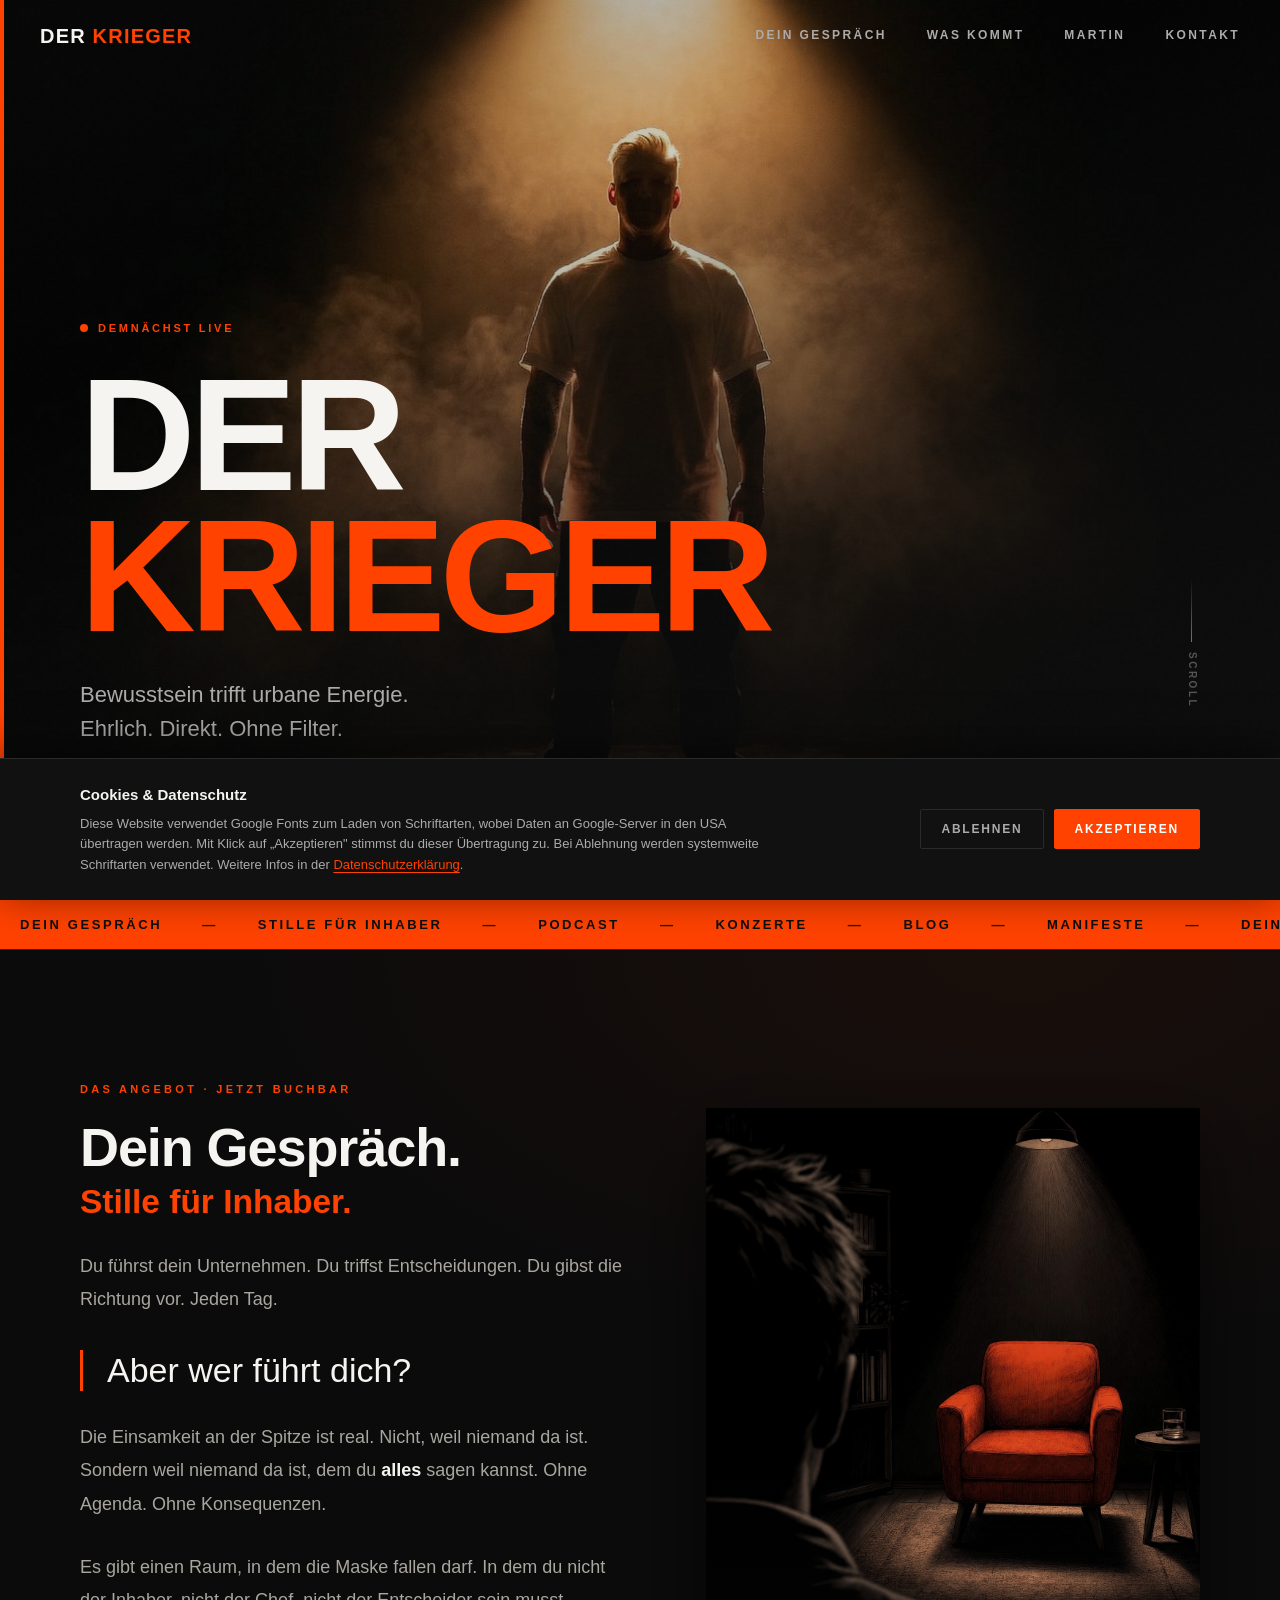
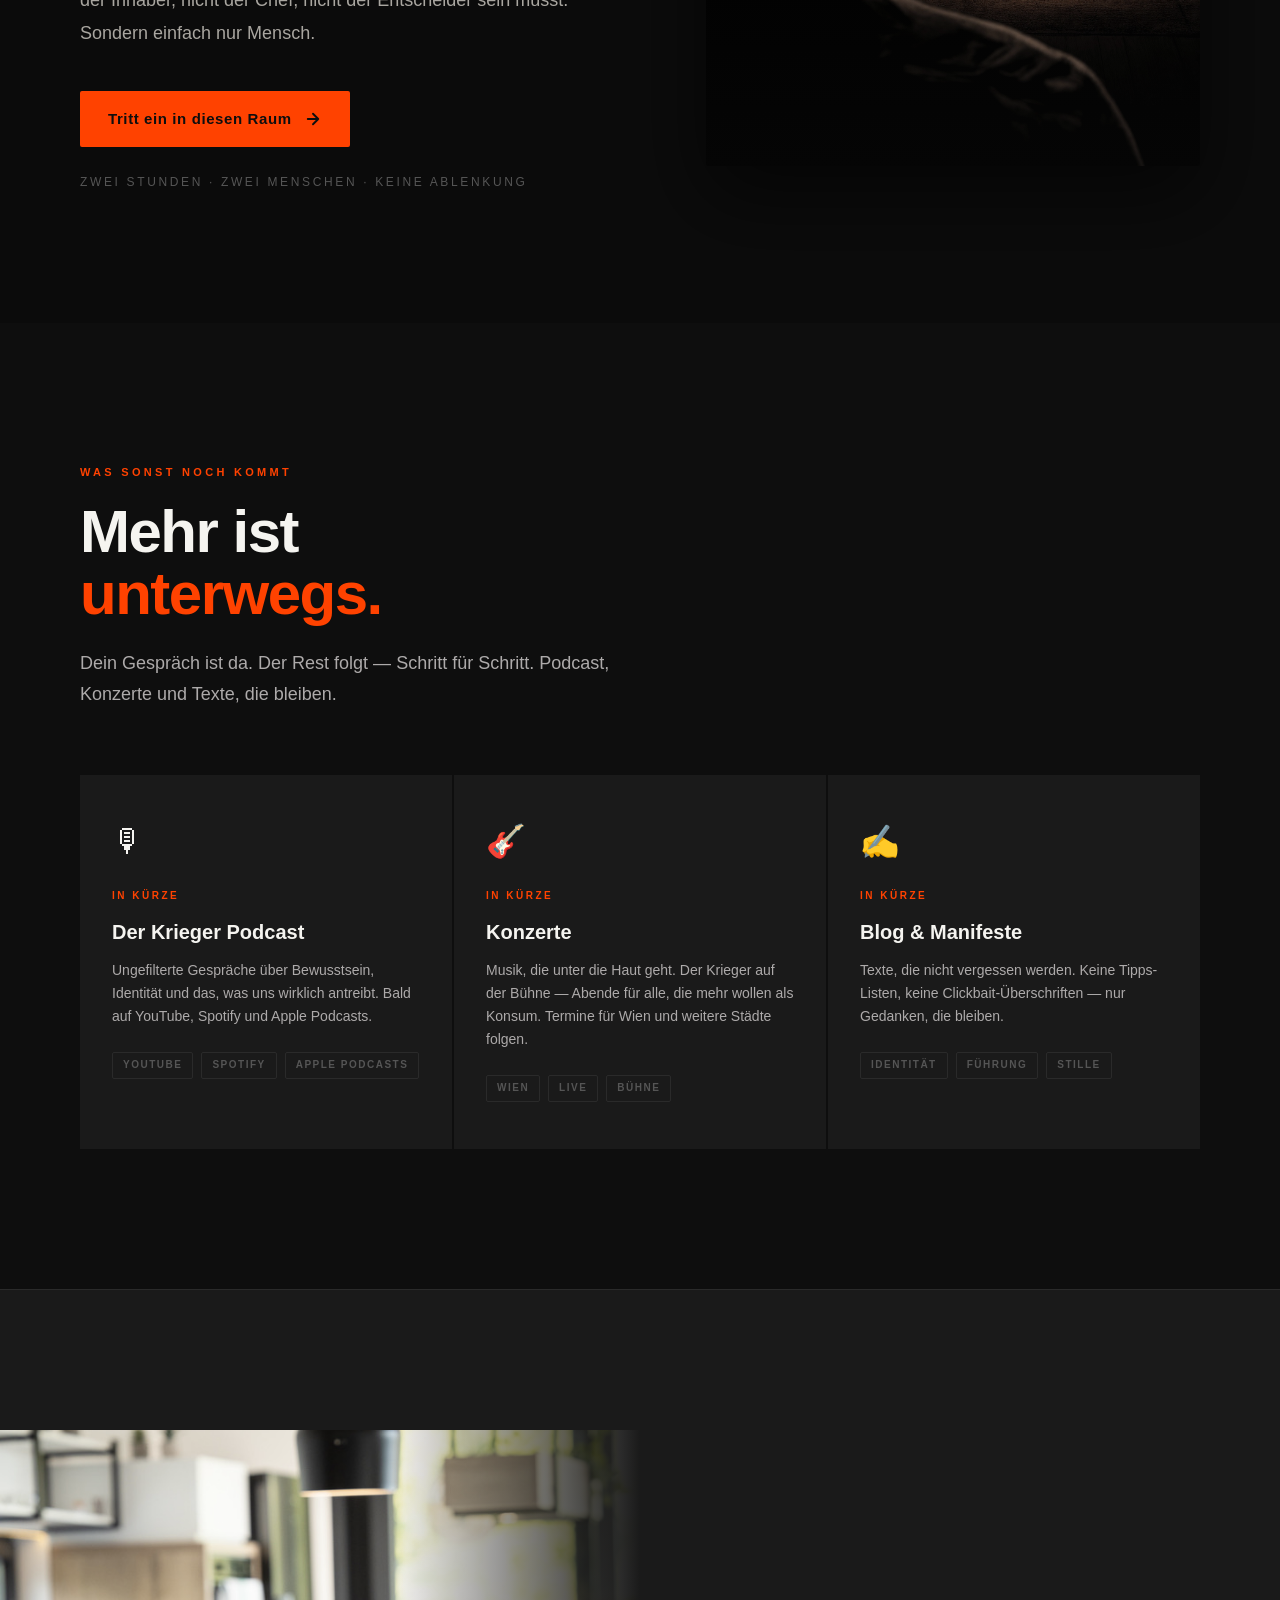
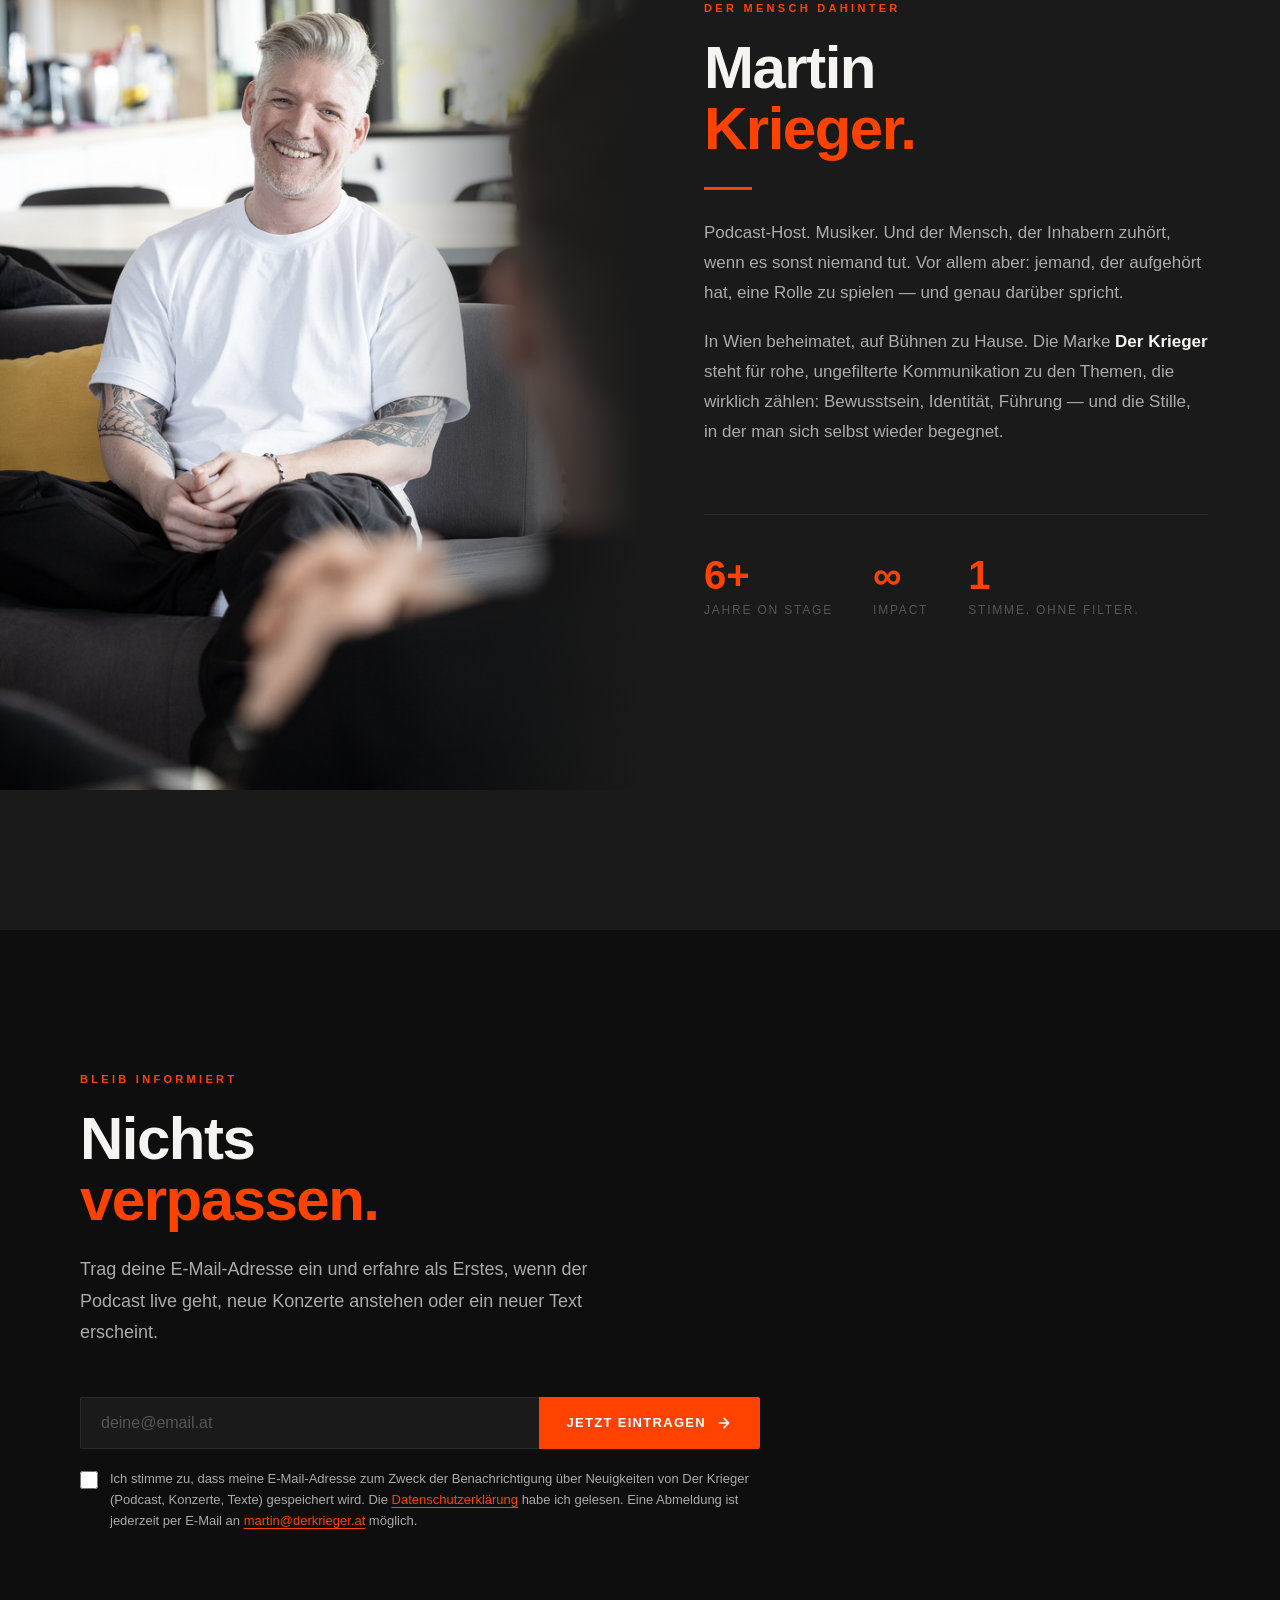
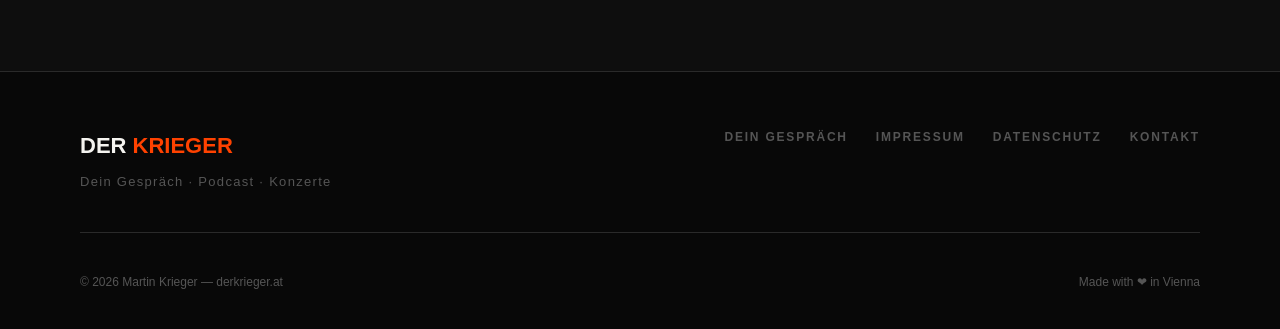
==== commit cd9fae9e: "Add Dein Gespräch product: homepage restructure + detail page Homepage: - New "Dein Gespräch" featur" ====
--- a/index.html
+++ b/index.html
@@ -3,17 +3,18 @@
 <head>
   <meta charset="UTF-8">
   <meta name="viewport" content="width=device-width, initial-scale=1.0">
-  <title>Der Krieger — Podcast · Speaker · Musiker</title>
-  <meta name="description" content="Martin Krieger — Podcast-Host, Speaker und Musiker aus Wien. Bewusstsein trifft urbane Energie. Ehrlich. Direkt. Ohne Filter.">
-  <meta property="og:title" content="Der Krieger">
-  <meta property="og:description" content="Podcast · Speaker · Musiker. Demnächst.">
-  <meta property="og:image" content="https://derkrieger.at/images/hero.jpg">
+  <title>Der Krieger — Dein Gespräch · Podcast · Konzerte</title>
+  <meta name="description" content="Martin Krieger aus Wien. Dein Gespräch — Stille für Inhaber: ein geschützter Raum für die einsame Spitze. Dazu Podcast, Konzerte und Texte, die bleiben.">
+  <meta property="og:title" content="Der Krieger — Dein Gespräch">
+  <meta property="og:description" content="Du führst dein Unternehmen. Aber wer führt dich? Stille für Inhaber.">
+  <meta property="og:image" content="https://derkrieger.at/images/dg-gespraech.jpg">
   <meta property="og:url" content="https://derkrieger.at">
   <meta property="og:type" content="website">
   <link rel="icon" type="image/svg+xml" href="/favicon.svg">
   <link rel="alternate icon" href="/favicon.svg">
   <!-- Google Fonts werden erst nach Cookie-Zustimmung geladen (DSGVO) -->
   <link rel="stylesheet" href="css/style.css">
+  <link rel="stylesheet" href="css/gespraech.css">
 </head>
 <body>
 
@@ -21,6 +22,7 @@
 <nav id="navbar">
   <a href="#hero" class="nav-logo">DER <span>KRIEGER</span></a>
   <div class="nav-links" id="navLinks">
+    <a href="/dein-gespraech.html">Dein Gespräch</a>
     <a href="#was-kommt">Was kommt</a>
     <a href="#martin">Martin</a>
     <a href="#kontakt">Kontakt</a>
@@ -48,11 +50,11 @@
       Ehrlich. Direkt. Ohne Filter.
     </p>
     <div class="hero-tags animate-4">
+      <span>Dein Gespräch</span>
+      <span class="tag-dot">·</span>
       <span>Podcast</span>
       <span class="tag-dot">·</span>
-      <span>Speaker</span>
-      <span class="tag-dot">·</span>
-      <span>Musiker</span>
+      <span>Konzerte</span>
       <span class="tag-dot">·</span>
       <span>Wien</span>
     </div>
@@ -66,33 +68,55 @@
 <!-- ══ TICKER ══════════════════════════════════════════════════ -->
 <div class="ticker-wrap">
   <div class="ticker">
+    <span>Dein Gespräch</span><span class="tick-sep">—</span>
+    <span>Stille für Inhaber</span><span class="tick-sep">—</span>
     <span>Podcast</span><span class="tick-sep">—</span>
-    <span>Speaker</span><span class="tick-sep">—</span>
-    <span>Live-Events</span><span class="tick-sep">—</span>
+    <span>Konzerte</span><span class="tick-sep">—</span>
     <span>Blog</span><span class="tick-sep">—</span>
-    <span>Musik</span><span class="tick-sep">—</span>
     <span>Manifeste</span><span class="tick-sep">—</span>
+    <span>Dein Gespräch</span><span class="tick-sep">—</span>
+    <span>Stille für Inhaber</span><span class="tick-sep">—</span>
     <span>Podcast</span><span class="tick-sep">—</span>
-    <span>Speaker</span><span class="tick-sep">—</span>
-    <span>Live-Events</span><span class="tick-sep">—</span>
+    <span>Konzerte</span><span class="tick-sep">—</span>
     <span>Blog</span><span class="tick-sep">—</span>
-    <span>Musik</span><span class="tick-sep">—</span>
     <span>Manifeste</span><span class="tick-sep">—</span>
+    <span>Dein Gespräch</span><span class="tick-sep">—</span>
+    <span>Stille für Inhaber</span><span class="tick-sep">—</span>
     <span>Podcast</span><span class="tick-sep">—</span>
-    <span>Speaker</span><span class="tick-sep">—</span>
-    <span>Live-Events</span><span class="tick-sep">—</span>
+    <span>Konzerte</span><span class="tick-sep">—</span>
     <span>Blog</span><span class="tick-sep">—</span>
-    <span>Musik</span><span class="tick-sep">—</span>
     <span>Manifeste</span><span class="tick-sep">—</span>
   </div>
 </div>
+
+<!-- ══ DEIN GESPRÄCH — Feature ═════════════════════════════════ -->
+<section class="dg-feature" id="dein-gespraech">
+  <div class="dg-feature-inner">
+    <div class="dg-feature-text reveal">
+      <span class="section-label">Das Angebot · Jetzt buchbar</span>
+      <h2 class="dg-headline">Dein Gespräch.<span class="sub">Stille für Inhaber.</span></h2>
+      <p class="dg-lead">Du führst dein Unternehmen. Du triffst Entscheidungen. Du gibst die Richtung vor. Jeden Tag.</p>
+      <p class="dg-question">Aber wer führt dich?</p>
+      <p class="dg-lead">Die Einsamkeit an der Spitze ist real. Nicht, weil niemand da ist. Sondern weil niemand da ist, dem du <strong>alles</strong> sagen kannst. Ohne Agenda. Ohne Konsequenzen.</p>
+      <p class="dg-lead">Es gibt einen Raum, in dem die Maske fallen darf. In dem du nicht der Inhaber, nicht der Chef, nicht der Entscheider sein musst. Sondern einfach nur Mensch.</p>
+      <a href="/dein-gespraech.html" class="dg-cta">
+        Tritt ein in diesen Raum
+        <svg width="18" height="18" viewBox="0 0 24 24" fill="none" stroke="currentColor" stroke-width="2.5" stroke-linecap="round" stroke-linejoin="round"><path d="M5 12h14M12 5l7 7-7 7"/></svg>
+      </a>
+      <div class="dg-meta">Zwei Stunden · Zwei Menschen · Keine Ablenkung</div>
+    </div>
+    <div class="dg-feature-img reveal">
+      <img src="/images/dg-gespraech.jpg" alt="Ein leerer Sessel unter warmem Licht — der wartende Raum für Dein Gespräch">
+    </div>
+  </div>
+</section>
 
 <!-- ══ WAS KOMMT ═══════════════════════════════════════════════ -->
 <section id="was-kommt">
   <div class="container">
-    <span class="section-label reveal">Was dich erwartet</span>
-    <h2 class="section-title reveal">Alles an einem Ort.<br><span>Bald.</span></h2>
-    <p class="section-intro reveal">Diese Website wird die zentrale Anlaufstelle für alles, was Martin Krieger bewegt — Podcast, Auftritte, Speaker-Buchungen und Texte, die bleiben.</p>
+    <span class="section-label reveal">Was sonst noch kommt</span>
+    <h2 class="section-title reveal">Mehr ist<br><span>unterwegs.</span></h2>
+    <p class="section-intro reveal">Dein Gespräch ist da. Der Rest folgt — Schritt für Schritt. Podcast, Konzerte und Texte, die bleiben.</p>
 
     <div class="teaser-grid reveal">
 
@@ -100,7 +124,7 @@
         <div class="teaser-icon">🎙</div>
         <div class="teaser-soon">In Kürze</div>
         <h3 class="teaser-title">Der Krieger Podcast</h3>
-        <p class="teaser-desc">Ungefilterte Gespräche über Bewusstsein, Identität und das, was uns wirklich antreibt. Auf YouTube, Spotify und Apple Podcasts.</p>
+        <p class="teaser-desc">Ungefilterte Gespräche über Bewusstsein, Identität und das, was uns wirklich antreibt. Bald auf YouTube, Spotify und Apple Podcasts.</p>
         <div class="teaser-platforms">
           <span>YouTube</span>
           <span>Spotify</span>
@@ -109,26 +133,14 @@
       </div>
 
       <div class="teaser-card">
-        <div class="teaser-icon">📅</div>
+        <div class="teaser-icon">🎸</div>
         <div class="teaser-soon">In Kürze</div>
-        <h3 class="teaser-title">Live-Events</h3>
-        <p class="teaser-desc">Martin live erleben — Abende für alle, die mehr wollen als Konsum. Termine für Wien und weitere Städte folgen bald.</p>
+        <h3 class="teaser-title">Konzerte</h3>
+        <p class="teaser-desc">Musik, die unter die Haut geht. Der Krieger auf der Bühne — Abende für alle, die mehr wollen als Konsum. Termine für Wien und weitere Städte folgen.</p>
         <div class="teaser-platforms">
           <span>Wien</span>
-          <span>Österreich</span>
-          <span>DACH</span>
-        </div>
-      </div>
-
-      <div class="teaser-card">
-        <div class="teaser-icon">🎤</div>
-        <div class="teaser-soon">Buchungen öffnen bald</div>
-        <h3 class="teaser-title">Speaker & Keynotes</h3>
-        <p class="teaser-desc">Bewusstsein, Führung, Energie — drei Themen, die Unternehmen und Menschen wirklich bewegen. Für Konferenzen, Tagungen und Events.</p>
-        <div class="teaser-platforms">
-          <span>Keynote</span>
-          <span>Workshop</span>
-          <span>Moderation</span>
+          <span>Live</span>
+          <span>Bühne</span>
         </div>
       </div>
 
@@ -136,11 +148,11 @@
         <div class="teaser-icon">✍️</div>
         <div class="teaser-soon">In Kürze</div>
         <h3 class="teaser-title">Blog & Manifeste</h3>
-        <p class="teaser-desc">Texte, die nicht vergessen werden. Keine Tipps-Listen, keine Clickbait-Überschriften — nur Gedanken, die sich lohnen zu lesen.</p>
+        <p class="teaser-desc">Texte, die nicht vergessen werden. Keine Tipps-Listen, keine Clickbait-Überschriften — nur Gedanken, die bleiben.</p>
         <div class="teaser-platforms">
           <span>Identität</span>
           <span>Führung</span>
-          <span>Bewusstsein</span>
+          <span>Stille</span>
         </div>
       </div>
 
@@ -161,8 +173,8 @@
       <span class="section-label">Der Mensch dahinter</span>
       <h2 class="section-title">Martin<br><span>Krieger.</span></h2>
       <div class="divider"></div>
-      <p class="martin-text">Podcast-Host. Keynote-Speaker. Musiker. Vor allem aber: jemand, der aufgehört hat, eine Rolle zu spielen — und genau darüber spricht.</p>
-      <p class="martin-text">In Wien beheimatet, auf Bühnen zu Hause. Die Marke <strong>Der Krieger</strong> steht für rohe, ungefilterte Kommunikation zu den Themen, die wirklich zählen: Bewusstsein, Identität, Führung und persönliche Transformation.</p>
+      <p class="martin-text">Podcast-Host. Musiker. Und der Mensch, der Inhabern zuhört, wenn es sonst niemand tut. Vor allem aber: jemand, der aufgehört hat, eine Rolle zu spielen — und genau darüber spricht.</p>
+      <p class="martin-text">In Wien beheimatet, auf Bühnen zu Hause. Die Marke <strong>Der Krieger</strong> steht für rohe, ungefilterte Kommunikation zu den Themen, die wirklich zählen: Bewusstsein, Identität, Führung — und die Stille, in der man sich selbst wieder begegnet.</p>
       <div class="martin-facts">
         <div class="martin-fact">
           <span class="fact-num">6+</span>
@@ -187,8 +199,8 @@
   <div class="container">
     <div class="notify-wrap reveal">
       <span class="section-label">Bleib informiert</span>
-      <h2 class="section-title">Den Podcast-Start<br><span>nicht verpassen.</span></h2>
-      <p class="section-intro">Trag deine E-Mail-Adresse ein und erfahre als Erstes, wenn der Podcast live geht — und wann Tickets und Buchungen verfügbar sind.</p>
+      <h2 class="section-title">Nichts<br><span>verpassen.</span></h2>
+      <p class="section-intro">Trag deine E-Mail-Adresse ein und erfahre als Erstes, wenn der Podcast live geht, neue Konzerte anstehen oder ein neuer Text erscheint.</p>
 
       <form class="newsletter-form" id="newsletterForm" name="newsletter" method="POST" data-netlify="true" netlify-honeypot="bot-field">
         <input type="hidden" name="form-name" value="newsletter">
@@ -212,7 +224,7 @@
         <label class="nl-consent">
           <input type="checkbox" name="consent" id="nlConsent" required>
           <span>
-            Ich stimme zu, dass meine E-Mail-Adresse zum Zweck der Benachrichtigung über den Podcast-Start gespeichert wird.
+            Ich stimme zu, dass meine E-Mail-Adresse zum Zweck der Benachrichtigung über Neuigkeiten von Der Krieger (Podcast, Konzerte, Texte) gespeichert wird.
             Die <a href="/datenschutz.html">Datenschutzerklärung</a> habe ich gelesen.
             Eine Abmeldung ist jederzeit per E-Mail an
             <a href="mailto:martin@derkrieger.at">martin@derkrieger.at</a> möglich.
@@ -223,7 +235,7 @@
       <div class="nl-success" id="nlSuccess">
         <div class="nl-success-icon">✅</div>
         <h3>Du bist dabei!</h3>
-        <p>Du wirst als Erstes informiert, wenn der Podcast live geht.</p>
+        <p>Du wirst als Erstes informiert, sobald es Neuigkeiten gibt.</p>
       </div>
     </div>
   </div>
@@ -235,9 +247,10 @@
     <div class="footer-inner">
       <div>
         <div class="footer-logo">DER <span>KRIEGER</span></div>
-        <div class="footer-tagline">Podcast · Speaker · Musiker</div>
+        <div class="footer-tagline">Dein Gespräch · Podcast · Konzerte</div>
       </div>
       <nav class="footer-links">
+        <a href="/dein-gespraech.html">Dein Gespräch</a>
         <a href="/impressum.html">Impressum</a>
         <a href="/datenschutz.html">Datenschutz</a>
         <a href="#kontakt">Kontakt</a>
--- a/css/style.css
+++ b/css/style.css
@@ -153,7 +153,7 @@
 #was-kommt{padding:var(--gap) 0}
 
 .teaser-grid{
-  display:grid;grid-template-columns:repeat(4,1fr);
+  display:grid;grid-template-columns:repeat(3,1fr);
   gap:2px;margin-top:64px;
 }
 
--- a/css/gespraech.css
+++ b/css/gespraech.css
@@ -0,0 +1,216 @@
+/* DER KRIEGER — Dein Gespräch | Stille für Inhaber
+   Eigene, ruhige Tonalität: viel Weißraum, leise Schrift, Orange nur als Akzent.
+   Baut auf den Variablen aus style.css auf. */
+
+:root{
+  --dg-ink:#d8d5cf;        /* ruhiges Off-White für Fließtext */
+  --dg-ink-soft:#a9a6a0;   /* gedämpft */
+  --dg-bg:#0b0b0b;         /* einen Hauch tiefer als --dark */
+}
+
+/* ════════════════════════════════════════════════════════════
+   1) STARTSEITE — Feature-Band „Dein Gespräch"
+   ════════════════════════════════════════════════════════════ */
+.dg-feature{
+  position:relative;
+  padding:130px 0;
+  border-top:1px solid var(--border);
+  background:
+    radial-gradient(120% 80% at 80% 0%, rgba(255,66,0,.06) 0%, transparent 55%),
+    var(--dg-bg);
+}
+.dg-feature-inner{
+  max-width:var(--max);margin:0 auto;padding:0 40px;
+  display:grid;grid-template-columns:1.05fr .95fr;gap:80px;align-items:center;
+}
+.dg-feature-text{max-width:580px}
+.dg-feature .section-label{color:var(--orange)}
+.dg-headline{
+  font-family:var(--font-head);
+  font-size:clamp(34px,4.6vw,54px);font-weight:700;line-height:1.04;
+  letter-spacing:-.02em;margin-bottom:8px;
+}
+.dg-headline .sub{display:block;color:var(--orange);font-size:.62em;letter-spacing:0;margin-top:10px}
+.dg-lead{font-size:18px;line-height:1.85;color:var(--dg-ink-soft);margin-top:30px;font-weight:300}
+.dg-lead strong{color:var(--white);font-weight:600}
+.dg-question{
+  font-family:var(--font-head);font-weight:500;
+  font-size:clamp(24px,3.2vw,34px);line-height:1.2;color:var(--white);
+  margin:34px 0 6px;padding-left:24px;border-left:3px solid var(--orange);
+}
+.dg-cta{
+  display:inline-flex;align-items:center;gap:12px;margin-top:40px;
+  font-family:var(--font-head);font-size:15px;font-weight:700;letter-spacing:.04em;
+  color:var(--dark);background:var(--orange);
+  padding:16px 28px;border-radius:var(--radius);
+  transition:transform .25s ease,box-shadow .25s ease;
+}
+.dg-cta svg{transition:transform .25s ease}
+.dg-cta:hover{transform:translateY(-2px);box-shadow:0 12px 32px rgba(255,66,0,.28)}
+.dg-cta:hover svg{transform:translateX(4px)}
+.dg-meta{
+  margin-top:26px;font-size:12px;letter-spacing:.22em;text-transform:uppercase;
+  color:var(--dim);
+}
+.dg-feature-img{position:relative}
+.dg-feature-img img{
+  width:100%;border-radius:var(--radius);
+  filter:grayscale(.15) contrast(1.02);
+  box-shadow:0 30px 80px rgba(0,0,0,.6);
+}
+.dg-feature-img::after{
+  content:"";position:absolute;inset:0;border-radius:var(--radius);
+  background:linear-gradient(180deg,transparent 55%,rgba(11,11,11,.45) 100%);
+  pointer-events:none;
+}
+
+/* ════════════════════════════════════════════════════════════
+   2) DETAILSEITE — ruhige Langform
+   ════════════════════════════════════════════════════════════ */
+body.dg-page{background:var(--dg-bg)}
+
+/* Hero */
+.dgp-hero{
+  position:relative;min-height:92vh;display:flex;align-items:flex-end;
+  padding-bottom:90px;overflow:hidden;
+}
+@keyframes dgDrift{from{transform:scale(1.06)}to{transform:scale(1.12)}}
+.dgp-hero-bg{
+  position:absolute;inset:0;background-image:url('/images/dg-ist.jpg');
+  background-size:cover;background-position:center;
+  animation:dgDrift 30s ease-in-out infinite alternate;will-change:transform;
+}
+.dgp-hero-overlay{
+  position:absolute;inset:0;
+  background:linear-gradient(180deg,rgba(11,11,11,.55) 0%,rgba(11,11,11,.35) 35%,rgba(11,11,11,.8) 75%,rgba(11,11,11,.98) 100%);
+}
+.dgp-hero-content{position:relative;z-index:2;max-width:var(--max);margin:0 auto;padding:0 40px;width:100%}
+.dgp-hero h1{
+  font-family:var(--font-head);font-weight:700;
+  font-size:clamp(44px,8vw,92px);line-height:.98;letter-spacing:-.03em;
+  animation:fadeUp 1s cubic-bezier(.22,1,.36,1) .2s both;
+}
+.dgp-hero .sub{
+  display:block;font-size:clamp(20px,3vw,32px);color:var(--orange);
+  font-weight:500;margin-top:14px;letter-spacing:-.01em;
+  animation:fadeUp 1s cubic-bezier(.22,1,.36,1) .5s both;
+}
+
+/* Lesespalte */
+.dgp-prose{max-width:680px;margin:0 auto;padding:110px 40px 0}
+.dgp-prose p{
+  font-size:19px;line-height:1.85;color:var(--dg-ink);font-weight:300;
+  margin-bottom:26px;
+}
+.dgp-prose p.lead{font-size:22px;color:var(--white);font-weight:400;line-height:1.7}
+.dgp-prose p .em{color:var(--white);font-weight:600}
+.dgp-prose .whisper{
+  font-style:italic;color:var(--dg-ink-soft);font-size:17px;
+  border-top:1px solid var(--border);border-bottom:1px solid var(--border);
+  padding:22px 0;margin:38px 0;
+}
+
+/* Pull-Quote */
+.dgp-pull{
+  font-family:var(--font-head);font-weight:500;
+  font-size:clamp(26px,4vw,40px);line-height:1.18;color:var(--white);
+  margin:64px 0;padding-left:28px;border-left:3px solid var(--orange);
+  letter-spacing:-.015em;
+}
+
+/* Abschnitts-Überschrift */
+.dgp-h2{
+  font-family:var(--font-head);font-weight:700;
+  font-size:clamp(26px,3.4vw,38px);line-height:1.1;letter-spacing:-.02em;
+  margin:0 0 30px;
+}
+.dgp-block{margin-top:96px}
+
+/* „Was es NICHT ist" Liste */
+.dgp-list{list-style:none}
+.dgp-list li{
+  padding:22px 0;border-top:1px solid var(--border);
+  font-size:18px;line-height:1.7;color:var(--dg-ink);font-weight:300;
+}
+.dgp-list li:last-child{border-bottom:1px solid var(--border)}
+.dgp-list li strong{display:block;font-family:var(--font-head);font-weight:600;color:var(--white);font-size:16px;margin-bottom:4px;letter-spacing:.01em}
+
+/* Bild (volle Breite, mit Bildunterschrift) */
+.dgp-figure{margin:90px 0;position:relative}
+.dgp-figure img{width:100%;border-radius:var(--radius);filter:grayscale(.12)}
+.dgp-figure figcaption{
+  margin-top:14px;font-size:12px;letter-spacing:.2em;text-transform:uppercase;
+  color:var(--dim);text-align:center;
+}
+.dgp-figure.full{border-radius:0}
+.dgp-figure.full img{height:62vh;object-fit:cover;border-radius:var(--radius)}
+
+/* „Was du mitnimmst" */
+.dgp-takeaway{padding:26px 0;border-top:1px solid var(--border)}
+.dgp-takeaway:last-child{border-bottom:1px solid var(--border)}
+.dgp-takeaway h3{font-family:var(--font-head);font-weight:600;font-size:20px;color:var(--white);margin-bottom:8px}
+.dgp-takeaway p{margin:0;font-size:17px;color:var(--dg-ink-soft);font-weight:300;line-height:1.75}
+
+/* Honorar */
+.dgp-honorar{text-align:center;margin:110px auto 0;max-width:600px;padding:0 40px}
+.dgp-price{
+  font-family:var(--font-head);font-weight:700;
+  font-size:clamp(44px,7vw,76px);color:var(--orange);line-height:1;letter-spacing:-.03em;
+}
+.dgp-price small{display:block;font-size:16px;color:var(--dg-ink-soft);font-weight:300;letter-spacing:.04em;margin-top:14px}
+.dgp-honorar p{font-size:18px;line-height:1.8;color:var(--dg-ink);font-weight:300;margin-top:30px}
+
+/* Finale + Anfrage */
+.dgp-final{
+  text-align:center;max-width:680px;margin:120px auto 0;padding:90px 40px 0;
+  border-top:1px solid var(--border);
+}
+.dgp-final h2{
+  font-family:var(--font-head);font-weight:700;
+  font-size:clamp(32px,5vw,56px);line-height:1.05;letter-spacing:-.025em;
+}
+.dgp-final .line{color:var(--orange)}
+.dgp-final p{font-size:20px;color:var(--dg-ink);font-weight:300;line-height:1.7;margin-top:28px}
+
+.dgp-form{max-width:520px;margin:48px auto 0;text-align:left}
+.dgp-field{margin-bottom:18px}
+.dgp-field label{display:block;font-size:12px;letter-spacing:.18em;text-transform:uppercase;color:var(--dg-ink-soft);margin-bottom:8px}
+.dgp-form input,.dgp-form textarea{
+  width:100%;background:#141414;border:1px solid var(--border);border-radius:var(--radius);
+  color:var(--white);font-family:var(--font-body);font-size:16px;padding:15px 18px;
+  transition:border-color .2s;
+}
+.dgp-form input:focus,.dgp-form textarea:focus{outline:none;border-color:var(--orange)}
+.dgp-form textarea{resize:vertical;min-height:120px;line-height:1.6}
+.dgp-submit{
+  width:100%;margin-top:8px;cursor:pointer;
+  font-family:var(--font-head);font-size:16px;font-weight:700;letter-spacing:.03em;
+  color:var(--dark);background:var(--orange);border:none;border-radius:var(--radius);
+  padding:18px 28px;transition:transform .25s,box-shadow .25s;
+}
+.dgp-submit:hover{transform:translateY(-2px);box-shadow:0 12px 32px rgba(255,66,0,.28)}
+.dgp-consent{display:flex;gap:12px;margin-top:18px;font-size:13px;color:var(--dg-ink-soft);line-height:1.55}
+.dgp-consent input{width:18px;height:18px;flex-shrink:0;margin-top:2px;accent-color:var(--orange)}
+.dgp-consent a{color:var(--orange)}
+.dgp-mail{margin-top:30px;font-size:14px;color:var(--dim);letter-spacing:.04em}
+.dgp-mail a{color:var(--dg-ink)}
+
+.dgp-success{display:none;text-align:center;padding:40px 0}
+.dgp-success h3{font-family:var(--font-head);font-size:26px;color:var(--white);margin-bottom:10px}
+.dgp-success p{color:var(--dg-ink-soft);font-weight:300}
+
+/* großzügiger Abschluss-Abstand */
+.dgp-spacer{height:130px}
+
+/* ════════════════════════════════════════════════════════════
+   3) Responsive
+   ════════════════════════════════════════════════════════════ */
+@media(max-width:860px){
+  .dg-feature{padding:90px 0}
+  .dg-feature-inner{grid-template-columns:1fr;gap:48px}
+  .dg-feature-img{order:-1;max-width:420px}
+  .dgp-prose{padding-top:80px}
+  .dgp-block{margin-top:72px}
+  .dgp-figure{margin:64px 0}
+  .dgp-figure.full img{height:46vh}
+}
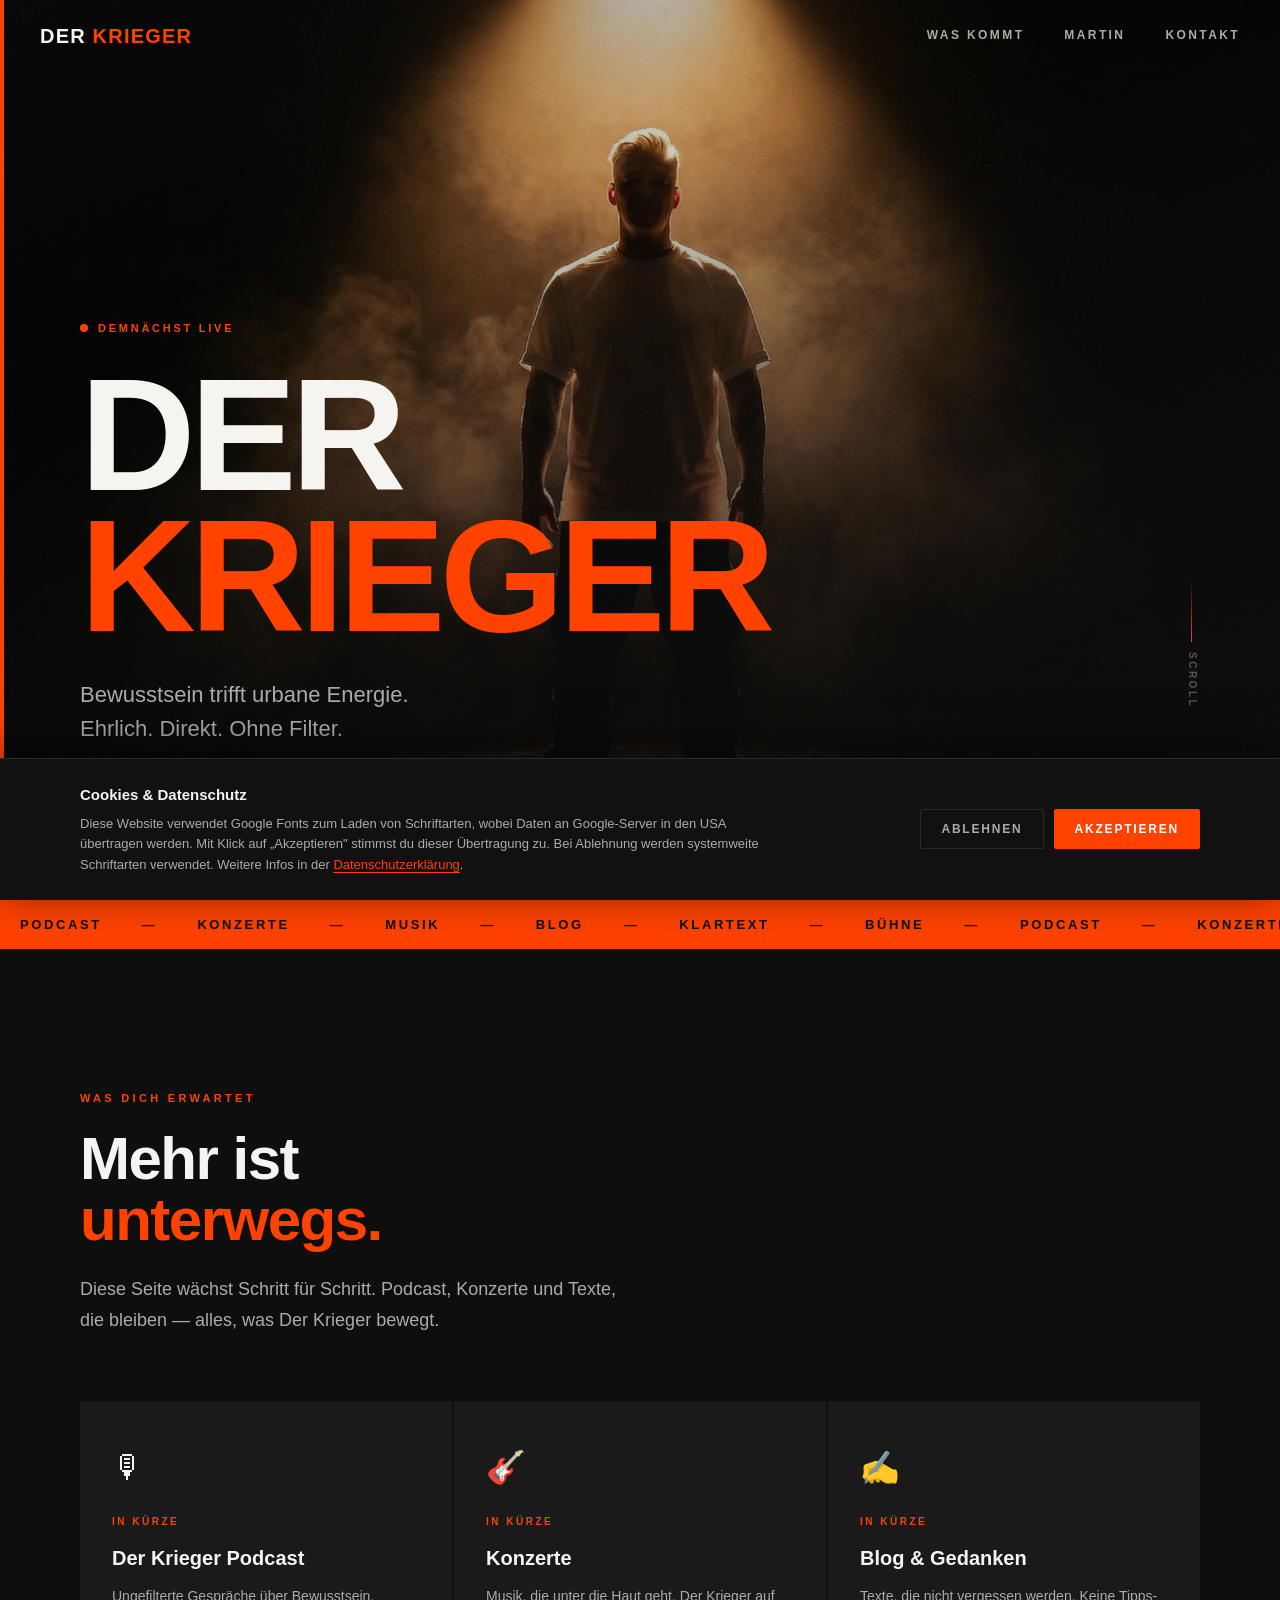
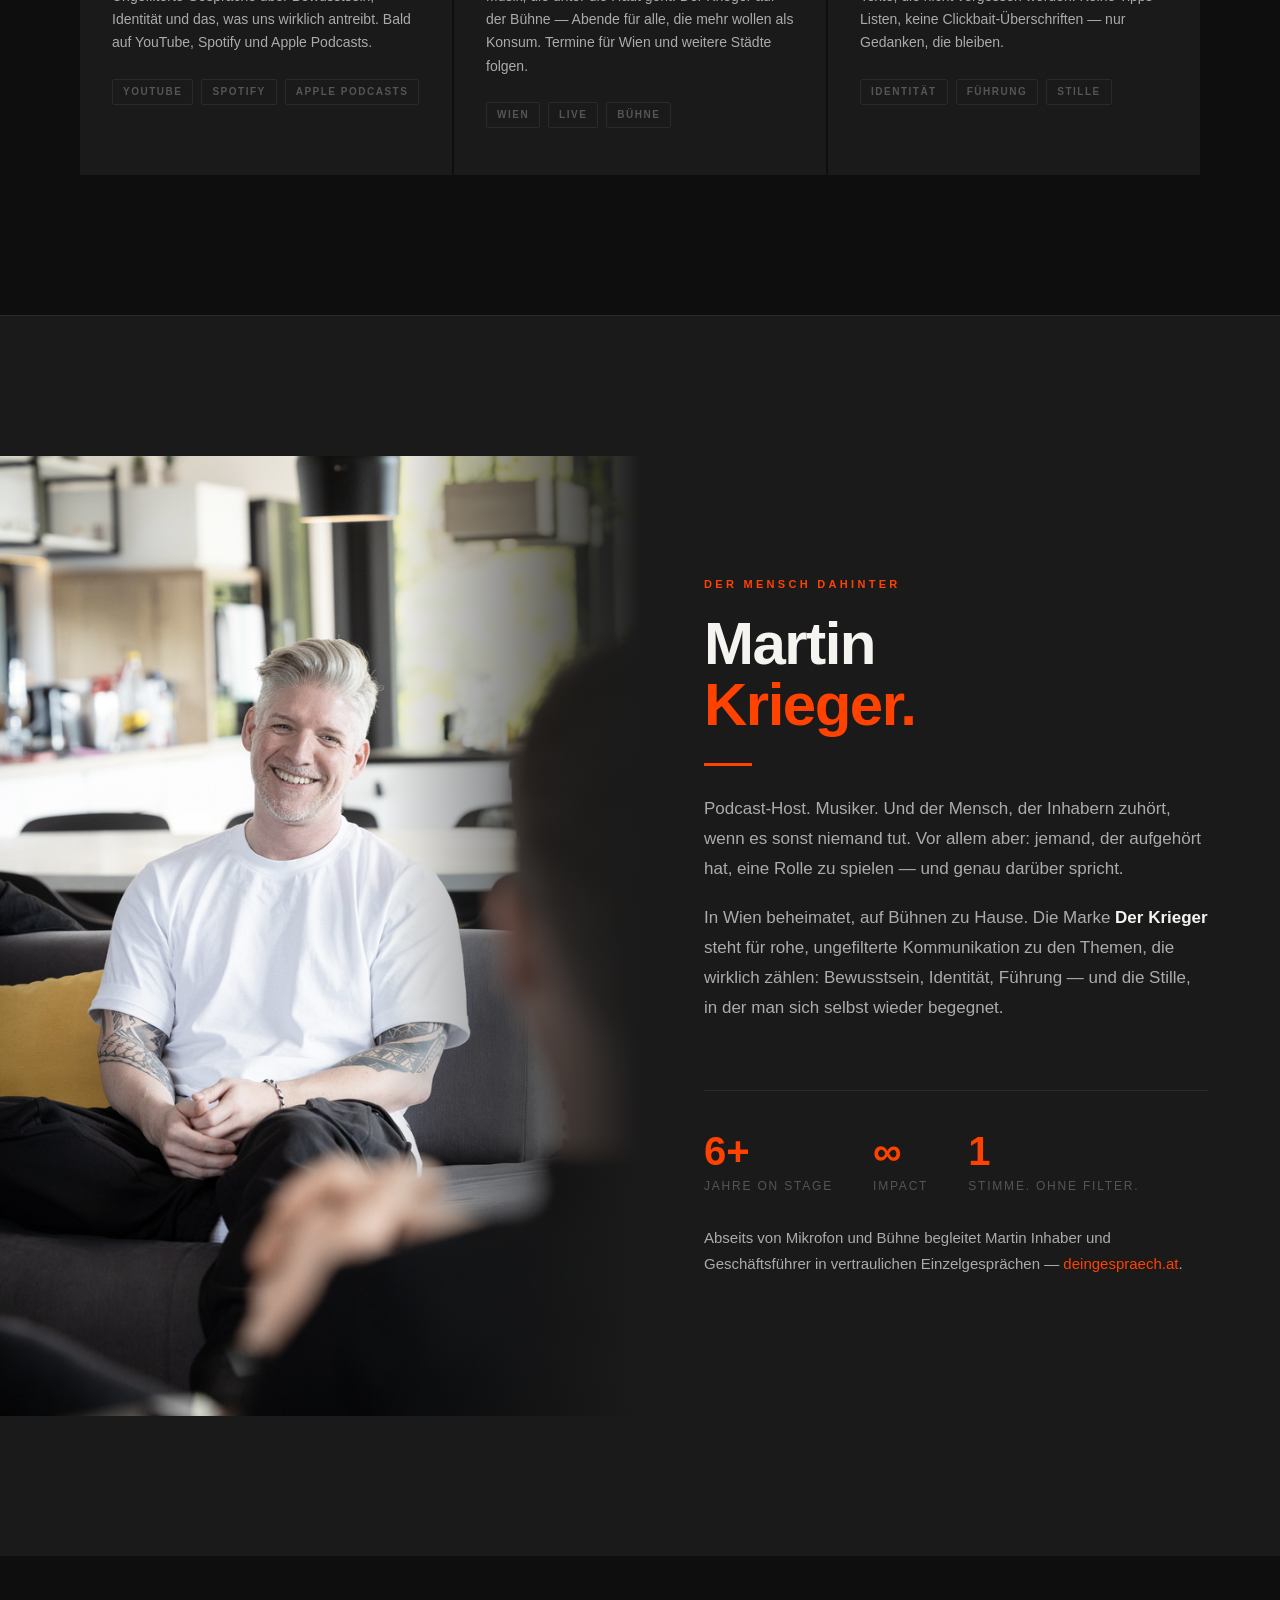
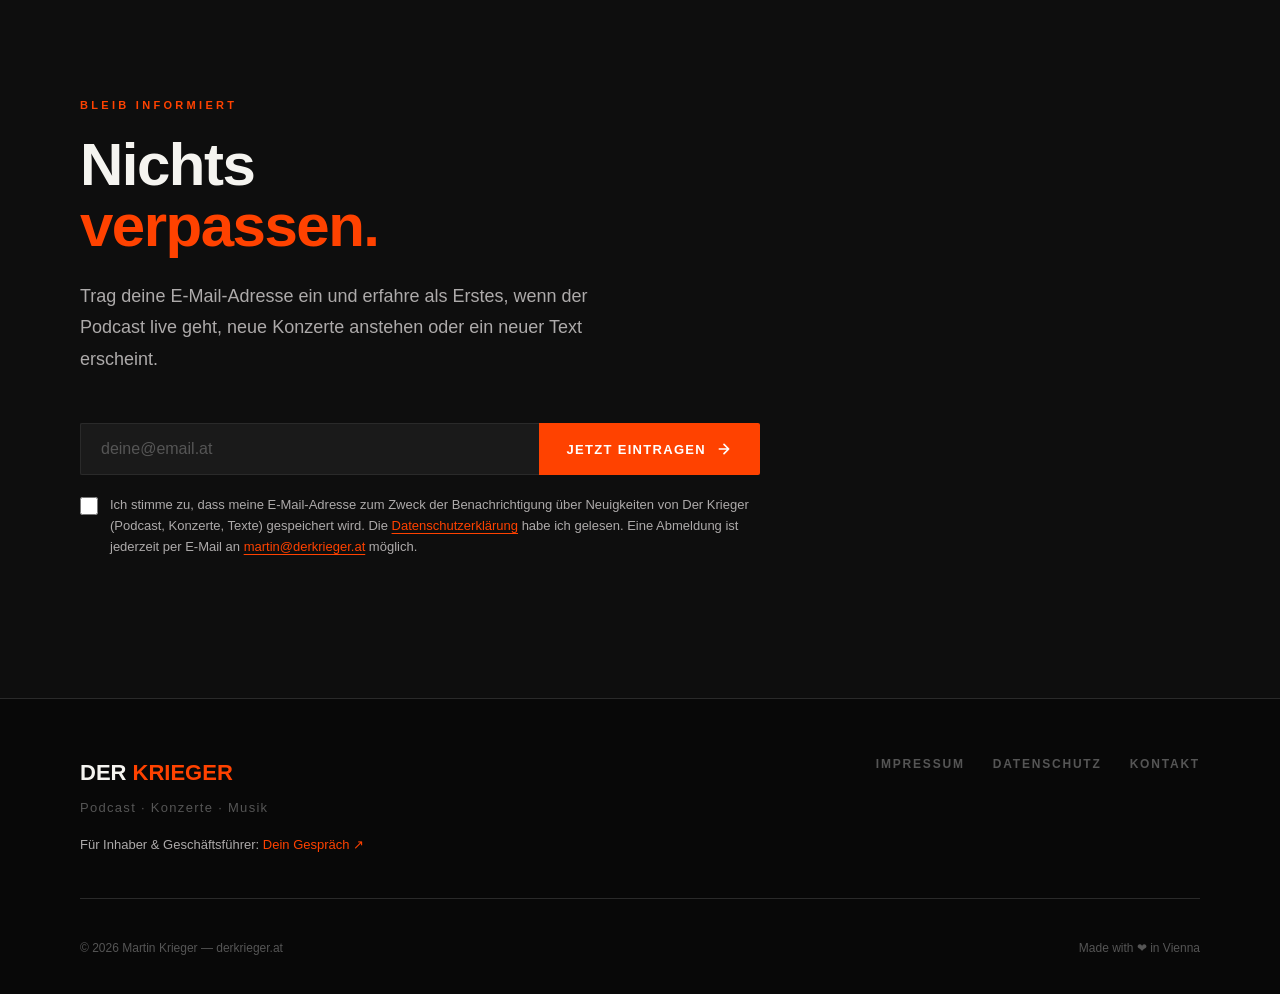
==== commit ba2fd837: "Decouple Dein Gespräch to deingespraech.at; keep Krieger focus - Remove loud "Dein Gespräch" feature" ====
--- a/index.html
+++ b/index.html
@@ -3,18 +3,43 @@
 <head>
   <meta charset="UTF-8">
   <meta name="viewport" content="width=device-width, initial-scale=1.0">
-  <title>Der Krieger — Dein Gespräch · Podcast · Konzerte</title>
-  <meta name="description" content="Martin Krieger aus Wien. Dein Gespräch — Stille für Inhaber: ein geschützter Raum für die einsame Spitze. Dazu Podcast, Konzerte und Texte, die bleiben.">
-  <meta property="og:title" content="Der Krieger — Dein Gespräch">
-  <meta property="og:description" content="Du führst dein Unternehmen. Aber wer führt dich? Stille für Inhaber.">
-  <meta property="og:image" content="https://derkrieger.at/images/dg-gespraech.jpg">
+  <meta name="google-site-verification" content="ZRxQIWEzgRfuOSzABZ6PDbhAsJYjhTYVC_u7uizQSVs" />
+  <title>Der Krieger — Podcast · Konzerte · Musik aus Wien</title>
+  <meta name="description" content="Martin Krieger aus Wien — Der Krieger. Podcast, Konzerte und Texte, die bleiben. Bewusstsein trifft urbane Energie. Ehrlich. Direkt. Ohne Filter.">
+  <meta property="og:title" content="Der Krieger — Podcast · Konzerte · Musik">
+  <meta property="og:description" content="Bewusstsein trifft urbane Energie. Ehrlich. Direkt. Ohne Filter. Demnächst.">
+  <meta property="og:image" content="https://derkrieger.at/images/hero.jpg">
   <meta property="og:url" content="https://derkrieger.at">
   <meta property="og:type" content="website">
   <link rel="icon" type="image/svg+xml" href="/favicon.svg">
   <link rel="alternate icon" href="/favicon.svg">
   <!-- Google Fonts werden erst nach Cookie-Zustimmung geladen (DSGVO) -->
   <link rel="stylesheet" href="css/style.css">
-  <link rel="stylesheet" href="css/gespraech.css">
+  <script type="application/ld+json">
+  {
+    "@context": "https://schema.org",
+    "@graph": [
+      {
+        "@type": "WebSite",
+        "@id": "https://derkrieger.at/#website",
+        "url": "https://derkrieger.at/",
+        "name": "Der Krieger",
+        "inLanguage": "de-AT"
+      },
+      {
+        "@type": "Person",
+        "@id": "https://derkrieger.at/#martin",
+        "name": "Martin Krieger",
+        "url": "https://derkrieger.at/",
+        "image": "https://derkrieger.at/images/martin.jpeg",
+        "jobTitle": "Sparringspartner für Inhaber und C-Level",
+        "email": "martin@derkrieger.at",
+        "sameAs": ["https://www.linkedin.com/in/martinderkrieger"],
+        "worksFor": {"@type": "Organization", "name": "Der Krieger", "url": "https://derkrieger.at"}
+      }
+    ]
+  }
+  </script>
 </head>
 <body>
 
@@ -22,7 +47,6 @@
 <nav id="navbar">
   <a href="#hero" class="nav-logo">DER <span>KRIEGER</span></a>
   <div class="nav-links" id="navLinks">
-    <a href="/dein-gespraech.html">Dein Gespräch</a>
     <a href="#was-kommt">Was kommt</a>
     <a href="#martin">Martin</a>
     <a href="#kontakt">Kontakt</a>
@@ -50,12 +74,12 @@
       Ehrlich. Direkt. Ohne Filter.
     </p>
     <div class="hero-tags animate-4">
-      <span>Dein Gespräch</span>
-      <span class="tag-dot">·</span>
       <span>Podcast</span>
       <span class="tag-dot">·</span>
       <span>Konzerte</span>
       <span class="tag-dot">·</span>
+      <span>Musik</span>
+      <span class="tag-dot">·</span>
       <span>Wien</span>
     </div>
     <div class="hero-scroll animate-5">
@@ -68,55 +92,33 @@
 <!-- ══ TICKER ══════════════════════════════════════════════════ -->
 <div class="ticker-wrap">
   <div class="ticker">
-    <span>Dein Gespräch</span><span class="tick-sep">—</span>
-    <span>Stille für Inhaber</span><span class="tick-sep">—</span>
     <span>Podcast</span><span class="tick-sep">—</span>
     <span>Konzerte</span><span class="tick-sep">—</span>
+    <span>Musik</span><span class="tick-sep">—</span>
     <span>Blog</span><span class="tick-sep">—</span>
-    <span>Manifeste</span><span class="tick-sep">—</span>
-    <span>Dein Gespräch</span><span class="tick-sep">—</span>
-    <span>Stille für Inhaber</span><span class="tick-sep">—</span>
+    <span>Klartext</span><span class="tick-sep">—</span>
+    <span>Bühne</span><span class="tick-sep">—</span>
     <span>Podcast</span><span class="tick-sep">—</span>
     <span>Konzerte</span><span class="tick-sep">—</span>
+    <span>Musik</span><span class="tick-sep">—</span>
     <span>Blog</span><span class="tick-sep">—</span>
-    <span>Manifeste</span><span class="tick-sep">—</span>
-    <span>Dein Gespräch</span><span class="tick-sep">—</span>
-    <span>Stille für Inhaber</span><span class="tick-sep">—</span>
+    <span>Klartext</span><span class="tick-sep">—</span>
+    <span>Bühne</span><span class="tick-sep">—</span>
     <span>Podcast</span><span class="tick-sep">—</span>
     <span>Konzerte</span><span class="tick-sep">—</span>
+    <span>Musik</span><span class="tick-sep">—</span>
     <span>Blog</span><span class="tick-sep">—</span>
-    <span>Manifeste</span><span class="tick-sep">—</span>
+    <span>Klartext</span><span class="tick-sep">—</span>
+    <span>Bühne</span><span class="tick-sep">—</span>
   </div>
 </div>
-
-<!-- ══ DEIN GESPRÄCH — Feature ═════════════════════════════════ -->
-<section class="dg-feature" id="dein-gespraech">
-  <div class="dg-feature-inner">
-    <div class="dg-feature-text reveal">
-      <span class="section-label">Das Angebot · Jetzt buchbar</span>
-      <h2 class="dg-headline">Dein Gespräch.<span class="sub">Stille für Inhaber.</span></h2>
-      <p class="dg-lead">Du führst dein Unternehmen. Du triffst Entscheidungen. Du gibst die Richtung vor. Jeden Tag.</p>
-      <p class="dg-question">Aber wer führt dich?</p>
-      <p class="dg-lead">Die Einsamkeit an der Spitze ist real. Nicht, weil niemand da ist. Sondern weil niemand da ist, dem du <strong>alles</strong> sagen kannst. Ohne Agenda. Ohne Konsequenzen.</p>
-      <p class="dg-lead">Es gibt einen Raum, in dem die Maske fallen darf. In dem du nicht der Inhaber, nicht der Chef, nicht der Entscheider sein musst. Sondern einfach nur Mensch.</p>
-      <a href="/dein-gespraech.html" class="dg-cta">
-        Tritt ein in diesen Raum
-        <svg width="18" height="18" viewBox="0 0 24 24" fill="none" stroke="currentColor" stroke-width="2.5" stroke-linecap="round" stroke-linejoin="round"><path d="M5 12h14M12 5l7 7-7 7"/></svg>
-      </a>
-      <div class="dg-meta">Zwei Stunden · Zwei Menschen · Keine Ablenkung</div>
-    </div>
-    <div class="dg-feature-img reveal">
-      <img src="/images/dg-gespraech.jpg" alt="Ein leerer Sessel unter warmem Licht — der wartende Raum für Dein Gespräch">
-    </div>
-  </div>
-</section>
 
 <!-- ══ WAS KOMMT ═══════════════════════════════════════════════ -->
 <section id="was-kommt">
   <div class="container">
-    <span class="section-label reveal">Was sonst noch kommt</span>
+    <span class="section-label reveal">Was dich erwartet</span>
     <h2 class="section-title reveal">Mehr ist<br><span>unterwegs.</span></h2>
-    <p class="section-intro reveal">Dein Gespräch ist da. Der Rest folgt — Schritt für Schritt. Podcast, Konzerte und Texte, die bleiben.</p>
+    <p class="section-intro reveal">Diese Seite wächst Schritt für Schritt. Podcast, Konzerte und Texte, die bleiben — alles, was Der Krieger bewegt.</p>
 
     <div class="teaser-grid reveal">
 
@@ -147,7 +149,7 @@
       <div class="teaser-card">
         <div class="teaser-icon">✍️</div>
         <div class="teaser-soon">In Kürze</div>
-        <h3 class="teaser-title">Blog & Manifeste</h3>
+        <h3 class="teaser-title">Blog & Gedanken</h3>
         <p class="teaser-desc">Texte, die nicht vergessen werden. Keine Tipps-Listen, keine Clickbait-Überschriften — nur Gedanken, die bleiben.</p>
         <div class="teaser-platforms">
           <span>Identität</span>
@@ -189,6 +191,7 @@
           <span class="fact-label">Stimme. Ohne Filter.</span>
         </div>
       </div>
+      <p class="martin-text" style="font-size:15px;color:var(--muted);margin-top:28px">Abseits von Mikrofon und Bühne begleitet Martin Inhaber und Geschäftsführer in vertraulichen Einzelgesprächen — <a href="https://deingespraech.at" target="_blank" rel="noopener" style="color:var(--orange)">deingespraech.at</a>.</p>
     </div>
 
   </div>
@@ -247,10 +250,10 @@
     <div class="footer-inner">
       <div>
         <div class="footer-logo">DER <span>KRIEGER</span></div>
-        <div class="footer-tagline">Dein Gespräch · Podcast · Konzerte</div>
+        <div class="footer-tagline">Podcast · Konzerte · Musik</div>
+        <a href="https://deingespraech.at" target="_blank" rel="noopener" style="display:inline-block;margin-top:16px;font-size:13px;color:var(--muted)">Für Inhaber &amp; Geschäftsführer: <span style="color:var(--orange)">Dein Gespräch ↗</span></a>
       </div>
       <nav class="footer-links">
-        <a href="/dein-gespraech.html">Dein Gespräch</a>
         <a href="/impressum.html">Impressum</a>
         <a href="/datenschutz.html">Datenschutz</a>
         <a href="#kontakt">Kontakt</a>
